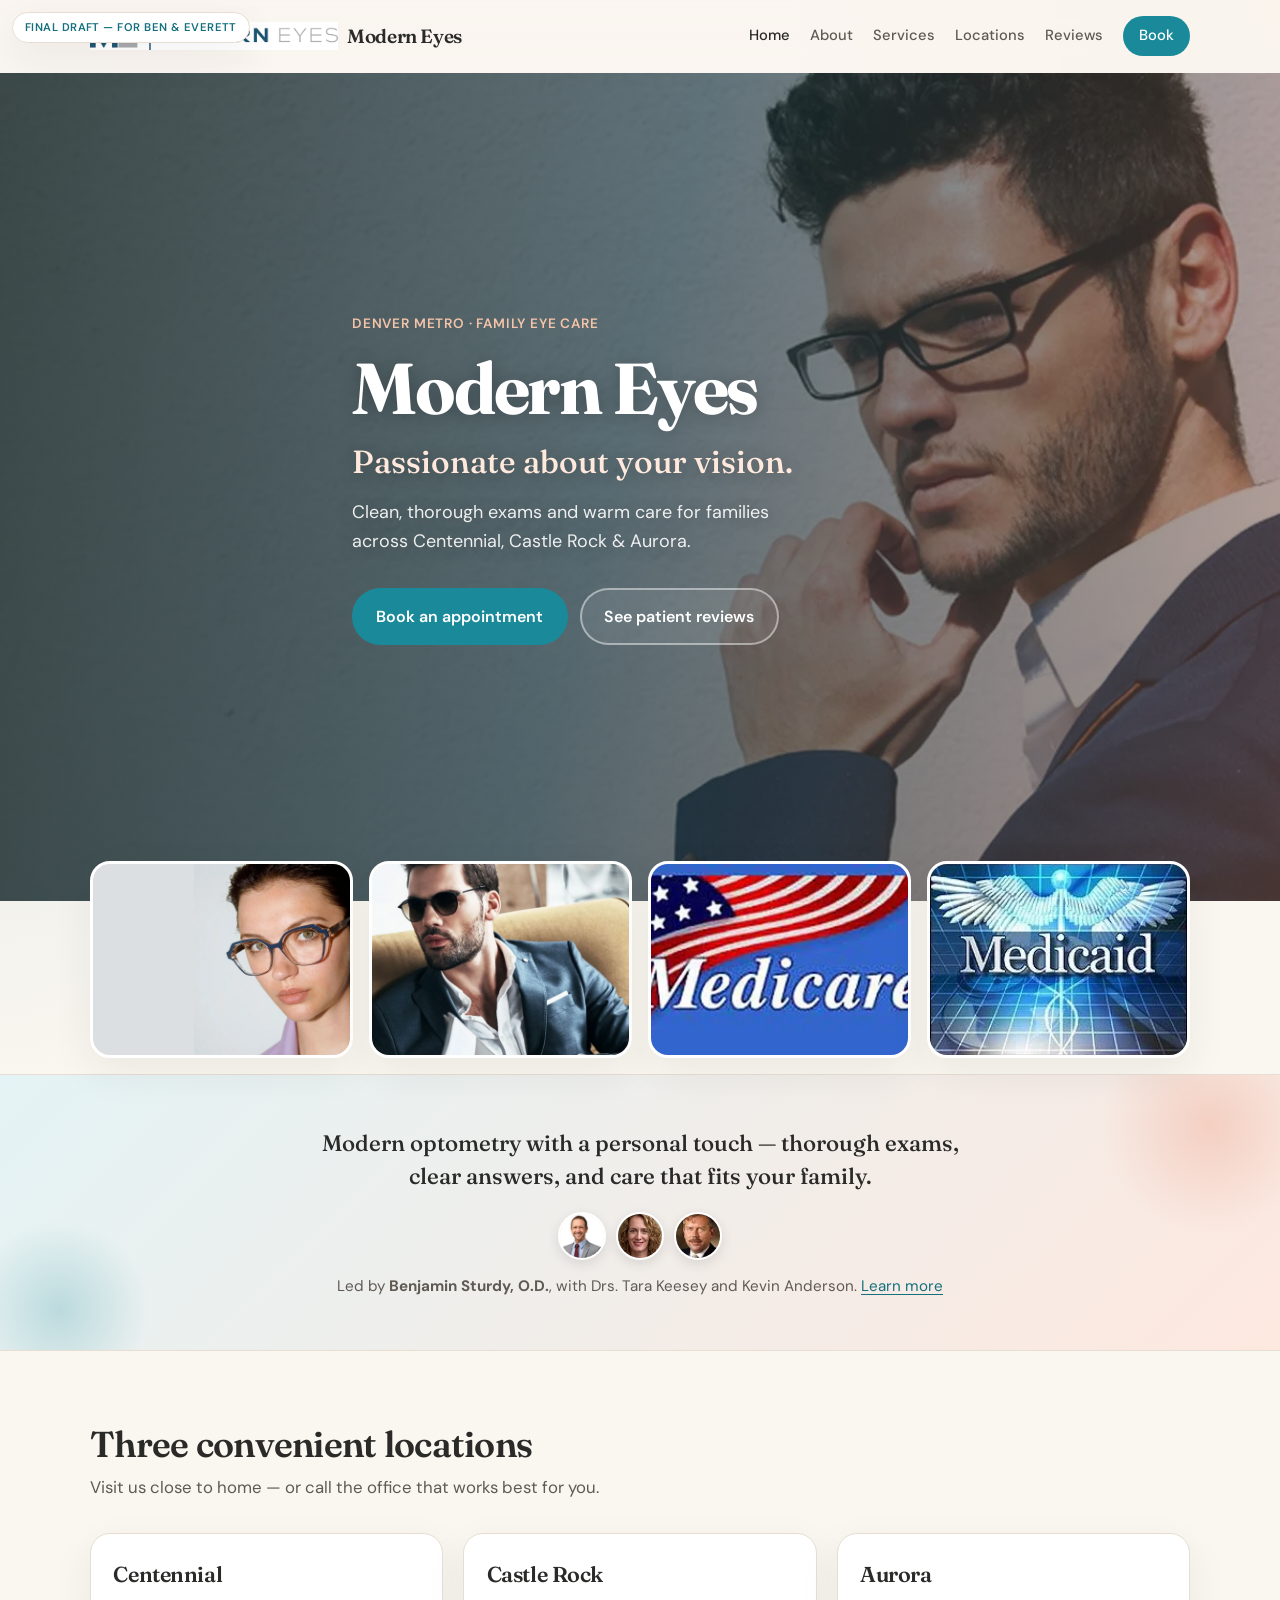
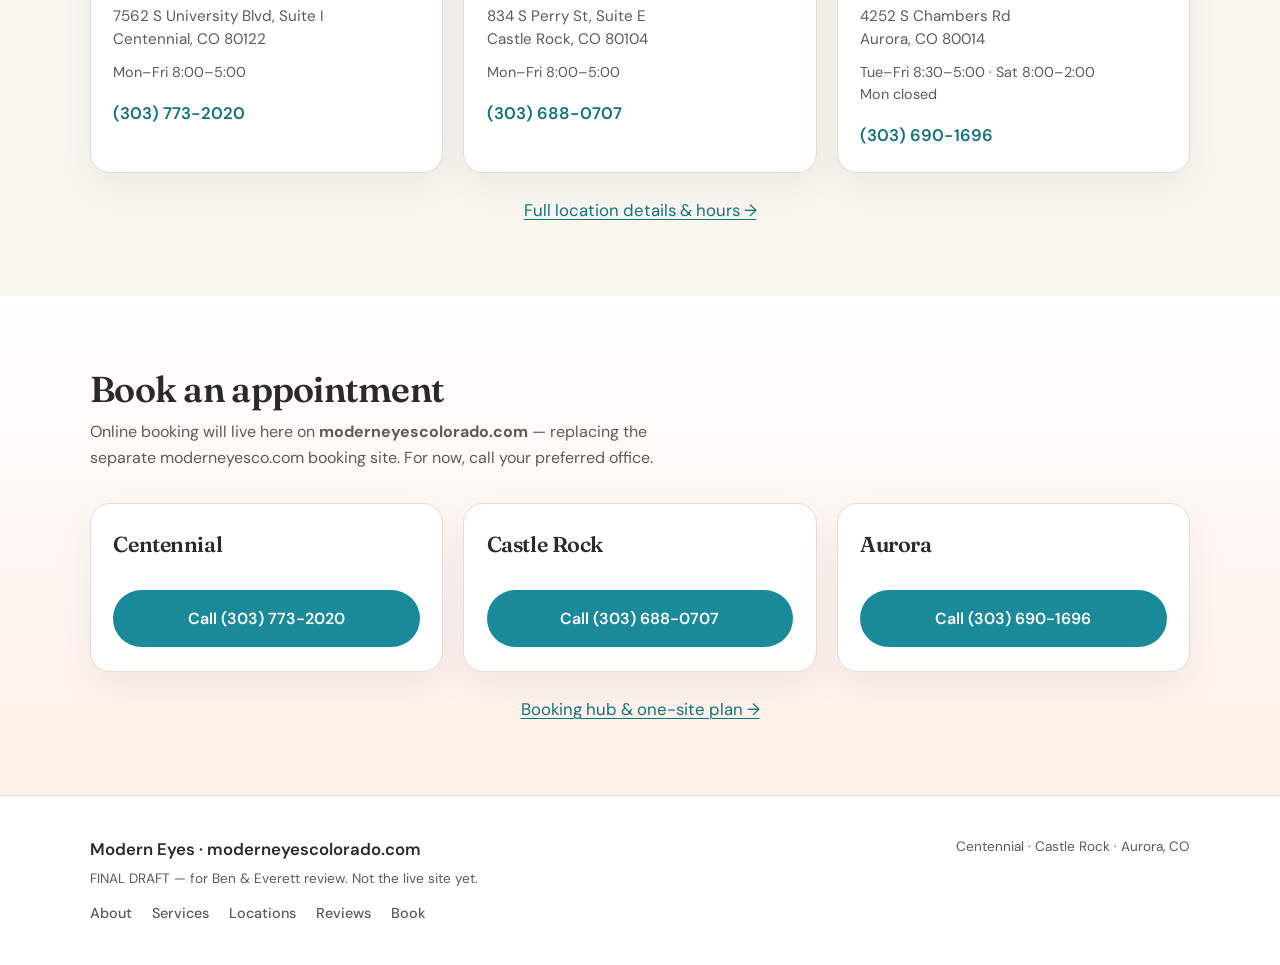
==== index.html @ ee7c4757 "Warm design: home photos, clickable services Add original-site photos to the home page, teal/coral f" ====
<!DOCTYPE html>
<html lang="en">
<head>
  <meta charset="UTF-8" />
  <meta name="viewport" content="width=device-width, initial-scale=1" />
  <title>Modern Eyes — Family Eye Care in Denver Metro</title>
  <meta name="description" content="Modern Eyes — passionate about your vision. Optometry in Centennial, Castle Rock & Aurora, Colorado. Book at moderneyescolorado.com." />
  <link rel="preconnect" href="https://fonts.googleapis.com" />
  <link rel="preconnect" href="https://fonts.gstatic.com" crossorigin />
  <link href="https://fonts.googleapis.com/css2?family=DM+Sans:ital,opsz,wght@0,9..40,400;0,9..40,500;0,9..40,600;0,9..40,700;1,9..40,400&family=Fraunces:opsz,wght@9..144,500;9..144,600;9..144,700&display=swap" rel="stylesheet" />
  <link rel="stylesheet" href="css/styles.css" />
</head>
<body>
  <div class="preview-badge" aria-label="Draft notice">FINAL DRAFT — for Ben &amp; Everett</div>

  <header class="site-header">
    <div class="container header-inner">
      <a class="logo" href="index.html">
        <img class="logo-img" src="assets/images/logo.png" alt="" width="160" height="18" />
        <span class="logo-text">Modern Eyes</span>
      </a>
      <nav class="nav" aria-label="Primary">
        <a href="index.html" aria-current="page">Home</a>
        <a href="about.html">About</a>
        <a href="services.html">Services</a>
        <a href="locations.html">Locations</a>
        <a href="reviews.html">Reviews</a>
        <a class="nav-cta" href="book.html">Book</a>
      </nav>
      <button class="nav-toggle" type="button" aria-label="Open menu" aria-expanded="false">
        <span></span><span></span>
      </button>
    </div>
  </header>

  <main>
    <section class="hero">
      <div class="container hero-inner">
        <p class="eyebrow">Denver metro · Family eye care</p>
        <h1 class="hero-title">
          <span class="wordmark">Modern Eyes</span>
        </h1>
        <p class="hero-headline">Passionate about your vision.</p>
        <p class="hero-sub">Clean, thorough exams and warm care for families across Centennial, Castle Rock &amp; Aurora.</p>
        <div class="hero-actions">
          <a class="btn btn-primary" href="#book">Book an appointment</a>
          <a class="btn btn-secondary" href="reviews.html">See patient reviews</a>
        </div>
      </div>
    </section>

    <section class="photo-strip" aria-label="Clinic photos">
      <div class="container">
        <div class="photo-strip-grid">
          <figure class="photo-strip-item">
            <img src="assets/images/hero-2.jpg.webp" alt="Modern Eyes clinic interior" width="480" height="360" loading="lazy" />
          </figure>
          <figure class="photo-strip-item">
            <img src="assets/images/hero-3.jpg.webp" alt="Welcoming eye care office" width="480" height="360" loading="lazy" />
          </figure>
          <figure class="photo-strip-item">
            <img src="assets/images/frames.jpg.webp" alt="Eyeglass frames selection" width="480" height="360" loading="lazy" />
          </figure>
          <figure class="photo-strip-item">
            <img src="assets/images/exam.jpg.webp" alt="Eye exam and vision care" width="480" height="360" loading="lazy" />
          </figure>
        </div>
      </div>
    </section>

    <section class="about-band" aria-labelledby="about-heading">
      <div class="container about-inner">
        <h2 id="about-heading" class="sr-only">About</h2>
        <p class="about-line">
          Modern optometry with a personal touch — thorough exams, clear answers, and care that fits your family.
        </p>
        <div class="doctor-avatars" aria-hidden="true">
          <img src="assets/images/benjamin.jpg.webp" alt="" width="48" height="48" loading="lazy" />
          <img src="assets/images/keesey.jpg.webp" alt="" width="48" height="48" loading="lazy" />
          <img src="assets/images/anderson.jpg.webp" alt="" width="48" height="48" loading="lazy" />
        </div>
        <p class="doctors-line">
          Led by <strong>Benjamin Sturdy, O.D.</strong>, with Drs. Tara Keesey and Kevin Anderson.
          <a href="about.html">Learn more</a>
        </p>
      </div>
    </section>

    <section class="locations" id="locations" aria-labelledby="locations-heading">
      <div class="container">
        <div class="section-head">
          <h2 id="locations-heading">Three convenient locations</h2>
          <p>Visit us close to home — or call the office that works best for you.</p>
        </div>
        <div class="card-grid">
          <article class="card location-card">
            <h3>Centennial</h3>
            <p class="address">7562 S University Blvd, Suite I<br />Centennial, CO 80122</p>
            <p class="hours">Mon–Fri 8:00–5:00</p>
            <a class="phone" href="tel:+13037732020">(303) 773-2020</a>
          </article>
          <article class="card location-card">
            <h3>Castle Rock</h3>
            <p class="address">834 S Perry St, Suite E<br />Castle Rock, CO 80104</p>
            <p class="hours">Mon–Fri 8:00–5:00</p>
            <a class="phone" href="tel:+13036880707">(303) 688-0707</a>
          </article>
          <article class="card location-card">
            <h3>Aurora</h3>
            <p class="address">4252 S Chambers Rd<br />Aurora, CO 80014</p>
            <p class="hours">Tue–Fri 8:30–5:00 · Sat 8:00–2:00<br />Mon closed</p>
            <a class="phone" href="tel:+13036901696">(303) 690-1696</a>
          </article>
        </div>
        <p style="margin: 1.5rem 0 0; text-align: center;">
          <a href="locations.html">Full location details &amp; hours →</a>
        </p>
      </div>
    </section>

    <section class="book" id="book" aria-labelledby="book-heading">
      <div class="container">
        <div class="section-head">
          <h2 id="book-heading">Book an appointment</h2>
          <p class="book-note">
            Online booking will live here on <strong>moderneyescolorado.com</strong> —
            replacing the separate moderneyesco.com booking site. For now, call your preferred office.
          </p>
        </div>
        <div class="card-grid book-grid">
          <article class="card book-card">
            <h3>Centennial</h3>
            <a class="btn btn-primary btn-block" href="tel:+13037732020">Call (303) 773-2020</a>
          </article>
          <article class="card book-card">
            <h3>Castle Rock</h3>
            <a class="btn btn-primary btn-block" href="tel:+13036880707">Call (303) 688-0707</a>
          </article>
          <article class="card book-card">
            <h3>Aurora</h3>
            <a class="btn btn-primary btn-block" href="tel:+13036901696">Call (303) 690-1696</a>
          </article>
        </div>
        <p style="margin: 1.5rem 0 0; text-align: center;">
          <a href="book.html">Booking hub &amp; one-site plan →</a>
        </p>
      </div>
    </section>
  </main>

  <footer class="site-footer">
    <div class="container footer-inner">
      <div>
        <p class="footer-brand">Modern Eyes · moderneyescolorado.com</p>
        <p class="footer-preview">FINAL DRAFT — for Ben &amp; Everett review. Not the live site yet.</p>
        <nav class="footer-nav" aria-label="Footer">
          <a href="about.html">About</a>
          <a href="services.html">Services</a>
          <a href="locations.html">Locations</a>
          <a href="reviews.html">Reviews</a>
          <a href="book.html">Book</a>
        </nav>
      </div>
      <div class="footer-right">
        <p class="footer-meta">Centennial · Castle Rock · Aurora, CO</p>
      </div>
    </div>
  </footer>

  <script src="js/main.js"></script>
</body>
</html>
---- css/styles.css ----
/* Modern Eyes Colorado — final draft styles
   Warm cream + teal + coral/peach; friendly but professional */

:root {
  --bg: #faf6f0;
  --bg-elevated: #ffffff;
  --bg-cream: #f7efe4;
  --bg-peach: #fff0e8;
  --ink: #2a2a28;
  --ink-muted: #5f5a54;
  --teal: #1a8a9a;
  --teal-deep: #14707d;
  --teal-soft: #e4f3f5;
  --teal-glow: rgba(26, 138, 154, 0.18);
  --coral: #e8896b;
  --coral-deep: #d46d4e;
  --coral-soft: #fde8df;
  --peach: #f5c4a8;
  --border: #e8ddd2;
  --shadow: 0 14px 40px rgba(42, 42, 40, 0.07);
  --shadow-soft: 0 8px 24px rgba(232, 137, 107, 0.08);
  --radius: 20px;
  --radius-sm: 14px;
  --font-sans: "DM Sans", system-ui, sans-serif;
  --font-display: "Fraunces", Georgia, serif;
  --max: 1100px;
  --header-h: 72px;
}

*,
*::before,
*::after {
  box-sizing: border-box;
}

html {
  scroll-behavior: smooth;
}

body {
  margin: 0;
  font-family: var(--font-sans);
  font-size: 1.05rem;
  line-height: 1.6;
  color: var(--ink);
  background:
    radial-gradient(ellipse 70% 50% at 100% 0%, rgba(245, 196, 168, 0.35), transparent 55%),
    radial-gradient(ellipse 55% 45% at 0% 20%, rgba(26, 138, 154, 0.1), transparent 50%),
    var(--bg);
  -webkit-font-smoothing: antialiased;
}

img {
  max-width: 100%;
  display: block;
}

a {
  color: var(--teal-deep);
  text-decoration-thickness: 1px;
  text-underline-offset: 3px;
}

a:hover {
  color: var(--coral-deep);
}

.sr-only {
  position: absolute;
  width: 1px;
  height: 1px;
  padding: 0;
  margin: -1px;
  overflow: hidden;
  clip: rect(0, 0, 0, 0);
  white-space: nowrap;
  border: 0;
}

.container {
  width: min(100% - 2.5rem, var(--max));
  margin-inline: auto;
}

/* Draft badge */
.preview-badge {
  position: fixed;
  top: 12px;
  left: 12px;
  z-index: 1000;
  font-size: 0.7rem;
  font-weight: 600;
  letter-spacing: 0.04em;
  text-transform: uppercase;
  color: var(--teal-deep);
  background: #fff;
  border: 1px solid var(--border);
  border-radius: 999px;
  padding: 0.35rem 0.75rem;
  box-shadow: var(--shadow);
  max-width: calc(100vw - 24px);
}

/* Header */
.site-header {
  position: sticky;
  top: 0;
  z-index: 100;
  background: rgba(250, 246, 240, 0.9);
  backdrop-filter: blur(12px);
  border-bottom: 1px solid transparent;
  transition: border-color 0.2s ease, background 0.2s ease;
}

.site-header.is-scrolled {
  border-bottom-color: var(--border);
  background: rgba(255, 255, 255, 0.94);
}

.header-inner {
  display: flex;
  align-items: center;
  justify-content: space-between;
  min-height: var(--header-h);
  gap: 1rem;
}

.logo {
  display: inline-flex;
  align-items: center;
  gap: 0.55rem;
  font-family: var(--font-display);
  font-weight: 600;
  font-size: 1.2rem;
  color: var(--ink);
  text-decoration: none;
  letter-spacing: -0.02em;
}

.logo:hover {
  color: var(--teal-deep);
}

.logo-img {
  height: 28px;
  width: auto;
  display: block;
}

.logo-text {
  white-space: nowrap;
}

.nav {
  display: flex;
  align-items: center;
  gap: 1.25rem;
}

.nav a {
  color: var(--ink-muted);
  text-decoration: none;
  font-weight: 500;
  font-size: 0.92rem;
}

.nav a:hover,
.nav a[aria-current="page"] {
  color: var(--ink);
}

.nav-cta {
  background: var(--teal);
  color: #fff !important;
  padding: 0.5rem 1rem;
  border-radius: 999px;
  transition: background 0.15s ease, transform 0.15s ease;
}

.nav-cta:hover {
  background: var(--teal-deep);
}

.nav-toggle {
  display: none;
  flex-direction: column;
  justify-content: center;
  gap: 6px;
  width: 44px;
  height: 44px;
  padding: 10px;
  border: 0;
  background: transparent;
  cursor: pointer;
}

.nav-toggle span {
  display: block;
  height: 2px;
  background: var(--ink);
  border-radius: 2px;
  transition: transform 0.2s ease, opacity 0.2s ease;
}

/* Hero with photo background */
.hero {
  position: relative;
  min-height: calc(100vh - var(--header-h));
  display: flex;
  align-items: center;
  padding: 4.5rem 0 5.5rem;
  overflow: hidden;
  background-color: #1a3a42;
  background-image: url("../assets/images/hero-1.jpg.webp");
  background-size: cover;
  background-position: center;
}

.hero::before {
  content: "";
  position: absolute;
  inset: 0;
  background:
    linear-gradient(105deg, rgba(26, 42, 40, 0.78) 0%, rgba(26, 58, 66, 0.55) 48%, rgba(232, 137, 107, 0.28) 100%),
    linear-gradient(180deg, rgba(20, 30, 32, 0.25) 0%, rgba(20, 30, 32, 0.45) 100%);
  pointer-events: none;
}

.hero-inner {
  position: relative;
  z-index: 1;
  max-width: 36rem;
}

.hero .eyebrow {
  color: var(--peach);
}

.hero .wordmark,
.hero .hero-headline,
.hero .hero-sub {
  color: #fff;
  text-shadow: 0 2px 18px rgba(0, 0, 0, 0.25);
}

.hero .hero-headline {
  color: #ffe8dc;
}

.hero .hero-sub {
  color: rgba(255, 255, 255, 0.9);
}

.hero .btn-secondary {
  color: #fff;
  border-color: rgba(255, 255, 255, 0.45);
  background: rgba(255, 255, 255, 0.08);
}

.hero .btn-secondary:hover {
  border-color: #fff;
  color: #fff;
  background: rgba(255, 255, 255, 0.16);
}

.eyebrow {
  font-size: 0.85rem;
  font-weight: 600;
  letter-spacing: 0.06em;
  text-transform: uppercase;
  color: var(--teal);
  margin: 0 0 1rem;
}

.wordmark {
  font-family: var(--font-display);
  font-weight: 700;
  font-size: clamp(2.75rem, 8vw, 4.5rem);
  letter-spacing: -0.03em;
  line-height: 1.05;
  color: var(--ink);
  display: block;
}

.hero-title {
  margin: 0 0 1rem;
}

.hero-headline {
  font-family: var(--font-display);
  font-size: clamp(1.5rem, 3.5vw, 2rem);
  font-weight: 500;
  color: var(--teal-deep);
  margin: 0 0 1rem;
  line-height: 1.25;
}

.hero-sub {
  font-size: 1.125rem;
  color: var(--ink-muted);
  margin: 0 0 2rem;
  max-width: 28rem;
}

.hero-actions {
  display: flex;
  flex-wrap: wrap;
  gap: 0.75rem;
}

.hero-glow {
  display: none;
}

/* Photo strip / gallery */
.photo-strip {
  padding: 0 0 1rem;
  margin-top: -2.5rem;
  position: relative;
  z-index: 2;
}

.photo-strip-grid {
  display: grid;
  grid-template-columns: repeat(4, 1fr);
  gap: 1rem;
}

.photo-strip-item {
  margin: 0;
  border-radius: var(--radius);
  overflow: hidden;
  box-shadow: var(--shadow);
  border: 3px solid #fff;
  background: var(--bg-cream);
  aspect-ratio: 4 / 3;
}

.photo-strip-item img {
  width: 100%;
  height: 100%;
  object-fit: cover;
  transition: transform 0.35s ease;
}

.photo-strip-item:hover img {
  transform: scale(1.04);
}

/* Buttons */
.btn {
  display: inline-flex;
  align-items: center;
  justify-content: center;
  gap: 0.5rem;
  font-family: var(--font-sans);
  font-weight: 600;
  font-size: 1rem;
  padding: 0.85rem 1.4rem;
  border-radius: 999px;
  text-decoration: none;
  border: 2px solid transparent;
  cursor: pointer;
  transition: background 0.15s ease, color 0.15s ease, border-color 0.15s ease, transform 0.15s ease;
}

.btn-primary {
  background: var(--teal);
  color: #fff;
}

.btn-primary:hover {
  background: var(--teal-deep);
  color: #fff;
}

.btn-secondary {
  background: transparent;
  color: var(--ink);
  border-color: var(--border);
}

.btn-secondary:hover {
  border-color: var(--coral);
  color: var(--coral-deep);
}

.btn-coral {
  background: var(--coral);
  color: #fff;
}

.btn-coral:hover {
  background: var(--coral-deep);
  color: #fff;
}

.btn-block {
  width: 100%;
}

/* Sections */
.section {
  padding: 4.5rem 0;
}

.section-head {
  margin-bottom: 2rem;
  max-width: 36rem;
}

.section-head h2 {
  font-family: var(--font-display);
  font-size: clamp(1.75rem, 3vw, 2.25rem);
  font-weight: 600;
  letter-spacing: -0.02em;
  margin: 0 0 0.5rem;
  line-height: 1.2;
}

.section-head p {
  margin: 0;
  color: var(--ink-muted);
}

.locations,
.book,
.reviews,
.services,
.about-page,
.hours-section {
  padding: 4.5rem 0;
}

.card-grid {
  display: grid;
  grid-template-columns: repeat(3, 1fr);
  gap: 1.25rem;
}

.card-grid-2 {
  display: grid;
  grid-template-columns: repeat(2, 1fr);
  gap: 1.25rem;
}

.card {
  background: var(--bg-elevated);
  border: 1px solid var(--border);
  border-radius: var(--radius);
  padding: 1.5rem 1.4rem;
  box-shadow: var(--shadow);
  transition: box-shadow 0.2s ease, transform 0.2s ease, border-color 0.2s ease;
}

.card:hover {
  box-shadow: var(--shadow-soft);
  border-color: #f0d5c4;
}

.location-card h3,
.book-card h3,
.service-card h3 {
  font-family: var(--font-display);
  font-size: 1.35rem;
  font-weight: 600;
  margin: 0 0 0.75rem;
  letter-spacing: -0.02em;
}

.address {
  margin: 0 0 0.75rem;
  color: var(--ink-muted);
  font-size: 0.95rem;
  line-height: 1.5;
}

.hours {
  margin: 0 0 1rem;
  color: var(--ink-muted);
  font-size: 0.9rem;
  line-height: 1.5;
}

.phone {
  font-weight: 600;
  font-size: 1.05rem;
  text-decoration: none;
  color: var(--teal-deep);
}

.phone:hover {
  color: var(--coral-deep);
}

.about-band {
  position: relative;
  padding: 3.25rem 0;
  background: linear-gradient(135deg, var(--teal-soft) 0%, var(--coral-soft) 100%);
  border-block: 1px solid var(--border);
  overflow: hidden;
}

.about-band::before,
.about-band::after {
  content: "";
  position: absolute;
  border-radius: 50%;
  pointer-events: none;
}

.about-band::before {
  width: 220px;
  height: 220px;
  right: -40px;
  top: -60px;
  background: radial-gradient(circle, rgba(232, 137, 107, 0.28), transparent 70%);
}

.about-band::after {
  width: 180px;
  height: 180px;
  left: -30px;
  bottom: -50px;
  background: radial-gradient(circle, rgba(26, 138, 154, 0.22), transparent 70%);
}

.about-inner {
  position: relative;
  text-align: center;
}

.about-line {
  font-family: var(--font-display);
  font-size: clamp(1.15rem, 2.5vw, 1.4rem);
  font-weight: 500;
  line-height: 1.45;
  margin: 0;
  max-width: 42rem;
  margin-inline: auto;
  color: var(--ink);
}

.doctors-line {
  margin: 0.85rem 0 0;
  font-size: 0.95rem;
  color: var(--ink-muted);
}

.doctor-avatars {
  display: flex;
  justify-content: center;
  gap: 0.65rem;
  margin: 1.25rem 0 0.25rem;
}

.doctor-avatars img {
  width: 48px;
  height: 48px;
  border-radius: 50%;
  object-fit: cover;
  border: 2px solid #fff;
  box-shadow: 0 4px 12px rgba(42, 42, 40, 0.12);
  background: var(--bg-cream);
}

.book {
  background: linear-gradient(180deg, var(--bg-elevated) 0%, var(--bg-peach) 100%);
}

.book-note {
  font-size: 1rem;
}

.book-card {
  display: flex;
  flex-direction: column;
  gap: 1rem;
}

.book-placeholder {
  margin-top: 2.5rem;
  padding: 1.75rem;
  border: 2px dashed #efc9b8;
  border-radius: var(--radius);
  background: var(--coral-soft);
  text-align: center;
}

.book-placeholder h3 {
  font-family: var(--font-display);
  font-size: 1.25rem;
  margin: 0 0 0.5rem;
}

.book-placeholder p {
  margin: 0;
  color: var(--ink-muted);
  max-width: 36rem;
  margin-inline: auto;
}

/* Page hero (inner pages) */
.page-hero {
  position: relative;
  padding: 3.5rem 0 2rem;
  overflow: hidden;
}

.page-hero::before {
  content: "";
  position: absolute;
  width: 280px;
  height: 280px;
  right: 5%;
  top: -80px;
  border-radius: 50%;
  background: radial-gradient(circle, rgba(245, 196, 168, 0.45), transparent 70%);
  pointer-events: none;
}

.page-hero h1 {
  font-family: var(--font-display);
  font-size: clamp(2rem, 5vw, 2.75rem);
  font-weight: 600;
  letter-spacing: -0.03em;
  line-height: 1.15;
  margin: 0 0 1rem;
  max-width: 22ch;
}

.page-hero .lead {
  font-size: 1.1rem;
  color: var(--ink-muted);
  margin: 0 0 1rem;
  max-width: 40rem;
}

.stats-line {
  font-weight: 600;
  color: var(--teal-deep);
  margin: 0 0 1.25rem;
}

.sample-notice {
  display: inline-block;
  font-size: 0.9rem;
  color: var(--ink-muted);
  background: var(--coral-soft);
  border: 1px solid var(--border);
  border-radius: 12px;
  padding: 0.65rem 1rem;
  margin: 0;
  max-width: 36rem;
}

.reviews-grid {
  grid-template-columns: repeat(2, 1fr);
}

.review-theme {
  font-size: 0.75rem;
  font-weight: 700;
  letter-spacing: 0.05em;
  text-transform: uppercase;
  color: var(--coral-deep);
  margin: 0 0 0.75rem;
}

.review-card blockquote {
  margin: 0 0 1rem;
}

.review-card blockquote p {
  margin: 0;
  font-size: 1.05rem;
  line-height: 1.55;
  color: var(--ink);
}

.review-card footer {
  font-size: 0.9rem;
  color: var(--ink-muted);
  font-weight: 500;
}

/* Services — expandable accordion via <details> */
.services-accordion {
  display: grid;
  gap: 0.9rem;
  max-width: 48rem;
}

.service-item {
  background: var(--bg-elevated);
  border: 1px solid var(--border);
  border-radius: var(--radius);
  box-shadow: var(--shadow);
  overflow: hidden;
  transition: border-color 0.2s ease, box-shadow 0.2s ease;
}

.service-item:hover,
.service-item[open] {
  border-color: #efc9b8;
  box-shadow: var(--shadow-soft);
}

.service-item summary {
  list-style: none;
  cursor: pointer;
  display: flex;
  align-items: center;
  gap: 1rem;
  padding: 1.15rem 1.35rem;
  font-family: var(--font-display);
  font-size: 1.2rem;
  font-weight: 600;
  letter-spacing: -0.02em;
  color: var(--ink);
  user-select: none;
}

.service-item summary::-webkit-details-marker {
  display: none;
}

.service-item summary::after {
  content: "";
  margin-left: auto;
  width: 0.65rem;
  height: 0.65rem;
  border-right: 2px solid var(--teal);
  border-bottom: 2px solid var(--teal);
  transform: rotate(45deg);
  transition: transform 0.2s ease;
  flex-shrink: 0;
}

.service-item[open] summary::after {
  transform: rotate(-135deg);
  margin-top: 0.25rem;
}

.service-item summary:focus-visible {
  outline: 2px solid var(--teal);
  outline-offset: -2px;
  border-radius: var(--radius);
}

.service-num {
  flex-shrink: 0;
  width: 2.4rem;
  height: 2.4rem;
  border-radius: 12px;
  background: linear-gradient(145deg, var(--teal-soft), var(--coral-soft));
  color: var(--teal-deep);
  display: flex;
  align-items: center;
  justify-content: center;
  font-family: var(--font-sans);
  font-weight: 700;
  font-size: 0.8rem;
}

.service-body {
  padding: 0 1.35rem 1.35rem 4.75rem;
  color: var(--ink-muted);
  font-size: 0.98rem;
}

.service-body p {
  margin: 0 0 0.75rem;
}

.service-body p:last-child {
  margin-bottom: 0;
}

/* Legacy static service cards (if any remain) */
.service-card p {
  margin: 0;
  color: var(--ink-muted);
  font-size: 0.98rem;
}

.service-icon {
  width: 2.5rem;
  height: 2.5rem;
  border-radius: 12px;
  background: linear-gradient(145deg, var(--teal-soft), var(--coral-soft));
  color: var(--teal-deep);
  display: flex;
  align-items: center;
  justify-content: center;
  font-weight: 700;
  font-size: 0.85rem;
  margin-bottom: 1rem;
}

/* About content */
.prose {
  max-width: 40rem;
}

.prose p {
  color: var(--ink-muted);
  margin: 0 0 1.15rem;
}

.prose p:last-child {
  margin-bottom: 0;
}

.bio-card {
  margin-top: 2rem;
}

.bio-card h3 {
  font-family: var(--font-display);
  font-size: 1.5rem;
  font-weight: 600;
  margin: 0 0 0.35rem;
  letter-spacing: -0.02em;
}

.bio-card .credential {
  font-size: 0.9rem;
  font-weight: 600;
  color: var(--teal);
  margin: 0 0 1rem;
}

.highlight-list {
  list-style: none;
  padding: 0;
  margin: 1.5rem 0 0;
  display: grid;
  gap: 0.75rem;
}

.highlight-list li {
  padding: 0.85rem 1rem;
  background: var(--bg-elevated);
  border: 1px solid var(--border);
  border-radius: var(--radius-sm);
  color: var(--ink-muted);
  font-size: 0.98rem;
}

.highlight-list strong {
  color: var(--ink);
  font-weight: 600;
}

.plan-box {
  background: linear-gradient(135deg, var(--teal-soft), var(--coral-soft));
  border: 1px solid var(--border);
  border-radius: var(--radius);
  padding: 1.5rem 1.4rem;
  margin-bottom: 2rem;
}

.plan-box h2 {
  font-family: var(--font-display);
  font-size: 1.35rem;
  margin: 0 0 0.5rem;
}

.plan-box p {
  margin: 0;
  color: var(--ink-muted);
}

.map-link {
  display: inline-block;
  margin-top: 0.5rem;
  font-size: 0.9rem;
  font-weight: 500;
  text-decoration: none;
}

.map-link:hover {
  text-decoration: underline;
}

.cta-band {
  position: relative;
  padding: 4rem 0 5rem;
  text-align: center;
  background: linear-gradient(180deg, var(--bg) 0%, var(--coral-soft) 55%, var(--teal-soft) 100%);
  overflow: hidden;
}

.cta-band::before {
  content: "";
  position: absolute;
  width: 300px;
  height: 300px;
  left: 10%;
  bottom: -120px;
  border-radius: 50%;
  background: radial-gradient(circle, rgba(26, 138, 154, 0.18), transparent 70%);
  pointer-events: none;
}

.cta-inner {
  position: relative;
}

.cta-inner h2 {
  font-family: var(--font-display);
  font-size: clamp(1.5rem, 3vw, 2rem);
  margin: 0 0 0.5rem;
  letter-spacing: -0.02em;
}

.cta-inner p {
  color: var(--ink-muted);
  margin: 0 0 1.5rem;
}

/* Footer */
.site-footer {
  padding: 2.5rem 0 2.5rem;
  border-top: 1px solid var(--border);
  background: var(--bg-elevated);
}

.footer-inner {
  display: grid;
  gap: 1.5rem;
}

.footer-brand {
  font-weight: 600;
  margin: 0 0 0.35rem;
}

.footer-preview {
  margin: 0;
  font-size: 0.85rem;
  color: var(--ink-muted);
}

.footer-nav {
  display: flex;
  flex-wrap: wrap;
  gap: 0.75rem 1.25rem;
  margin-top: 0.75rem;
}

.footer-nav a {
  font-size: 0.9rem;
  color: var(--ink-muted);
  text-decoration: none;
  font-weight: 500;
}

.footer-nav a:hover {
  color: var(--coral-deep);
}

.footer-meta {
  font-size: 0.85rem;
  color: var(--ink-muted);
  margin: 0;
}

@media (min-width: 700px) {
  .footer-inner {
    grid-template-columns: 1fr auto;
    align-items: start;
  }

  .footer-right {
    text-align: right;
  }
}

/* Mobile */
@media (max-width: 900px) {
  .nav {
    gap: 0;
  }

  .nav-toggle {
    display: flex;
  }

  .nav {
    position: fixed;
    inset: var(--header-h) 0 auto 0;
    flex-direction: column;
    align-items: stretch;
    gap: 0;
    padding: 1rem 1.25rem 1.5rem;
    background: #fff;
    border-bottom: 1px solid var(--border);
    box-shadow: var(--shadow);
    transform: translateY(-120%);
    opacity: 0;
    pointer-events: none;
    transition: transform 0.2s ease, opacity 0.2s ease;
  }

  body.nav-open .nav {
    transform: translateY(0);
    opacity: 1;
    pointer-events: auto;
  }

  .nav a {
    padding: 0.85rem 0.5rem;
    border-bottom: 1px solid var(--border);
  }

  .nav-cta {
    margin-top: 0.75rem;
    text-align: center;
    border-bottom: 0 !important;
  }

  body.nav-open .nav-toggle span:first-child {
    transform: translateY(4px) rotate(45deg);
  }

  body.nav-open .nav-toggle span:last-child {
    transform: translateY(-4px) rotate(-45deg);
  }

  .logo-text {
    display: none;
  }

  .logo-img {
    height: 32px;
  }
}

@media (max-width: 800px) {
  .card-grid,
  .card-grid-2,
  .reviews-grid,
  .photo-strip-grid {
    grid-template-columns: 1fr 1fr;
  }

  .photo-strip {
    margin-top: -1.5rem;
  }

  .service-body {
    padding-left: 1.35rem;
  }

  .preview-badge {
    top: auto;
    bottom: 12px;
    left: 12px;
    right: auto;
  }

  .hero {
    min-height: auto;
    padding: 3.5rem 0 4.5rem;
  }

  .page-hero h1 {
    max-width: none;
  }
}

@media (max-width: 520px) {
  .photo-strip-grid {
    grid-template-columns: 1fr 1fr;
  }

  .card-grid,
  .card-grid-2,
  .reviews-grid {
    grid-template-columns: 1fr;
  }
}

@media (min-width: 801px) and (max-width: 980px) {
  .card-grid {
    grid-template-columns: repeat(2, 1fr);
  }

  .reviews-grid {
    grid-template-columns: repeat(2, 1fr);
  }

  .photo-strip-grid {
    grid-template-columns: repeat(4, 1fr);
  }
}
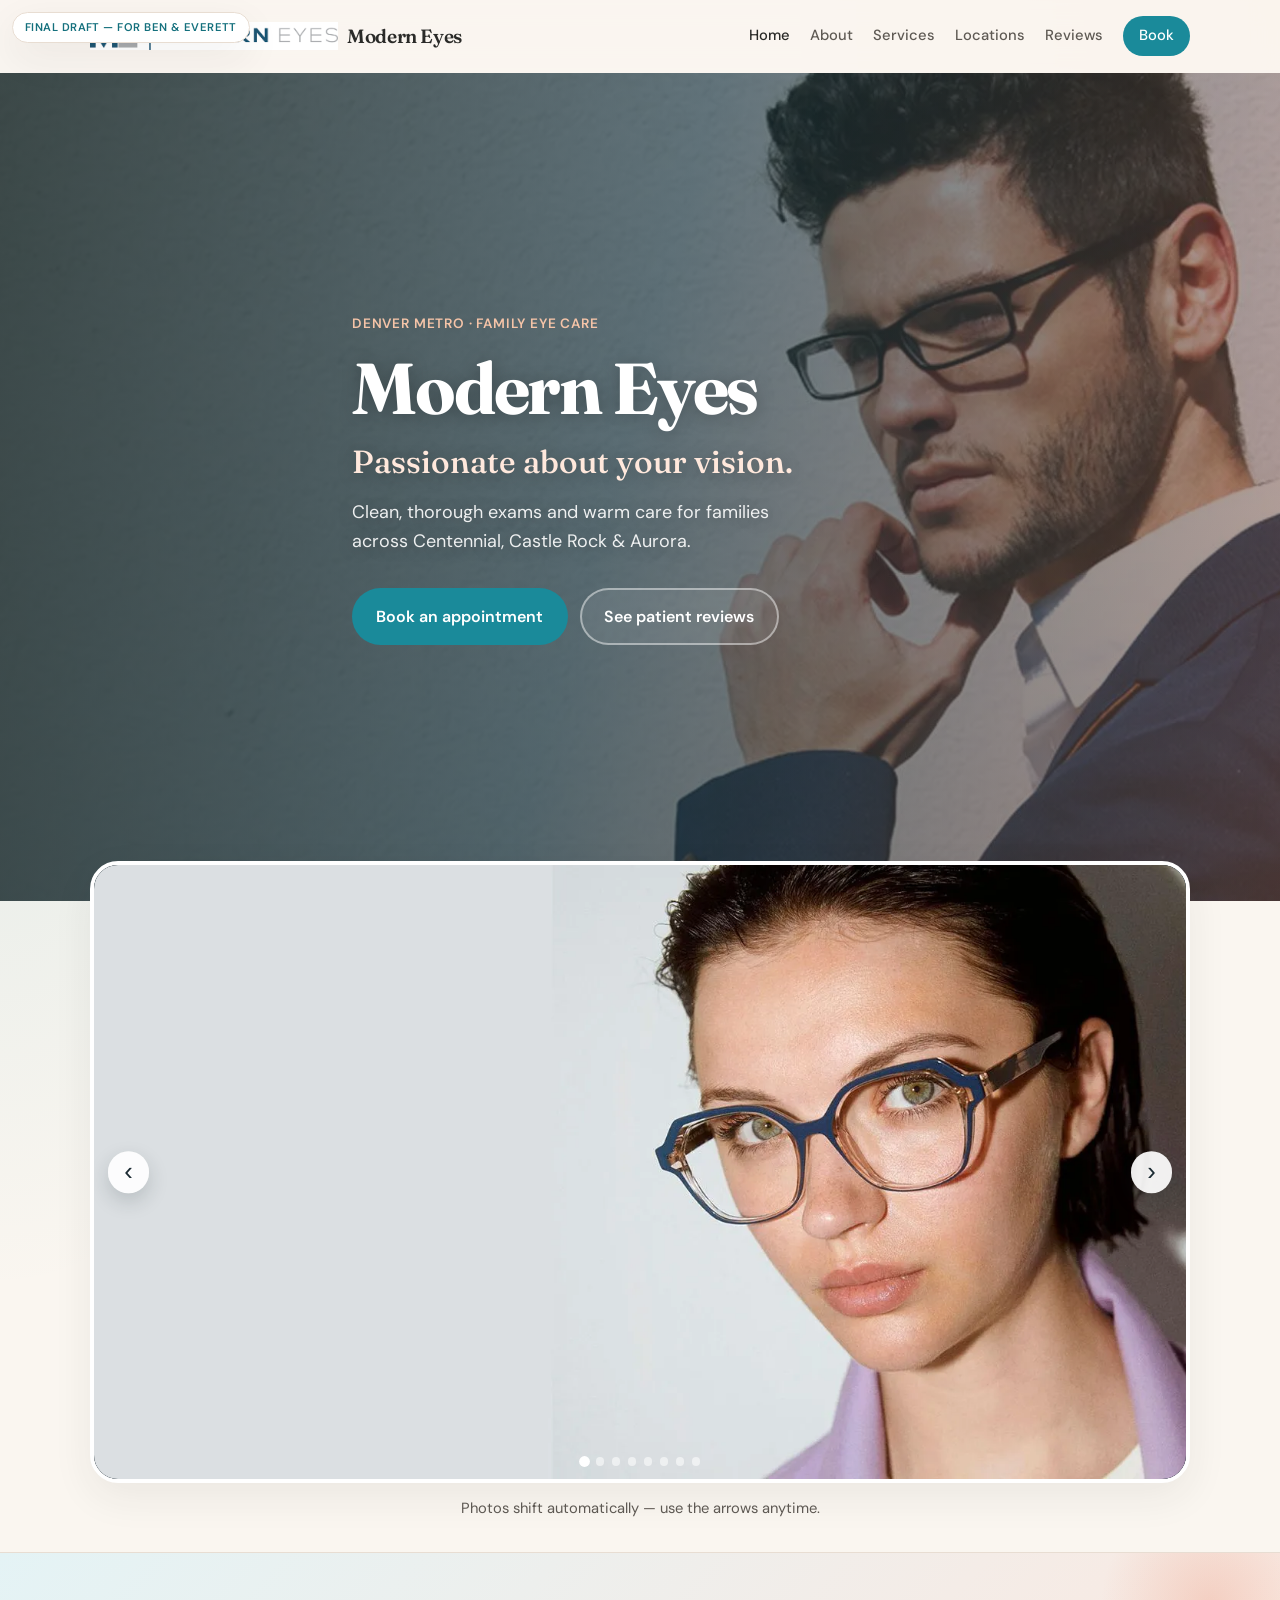
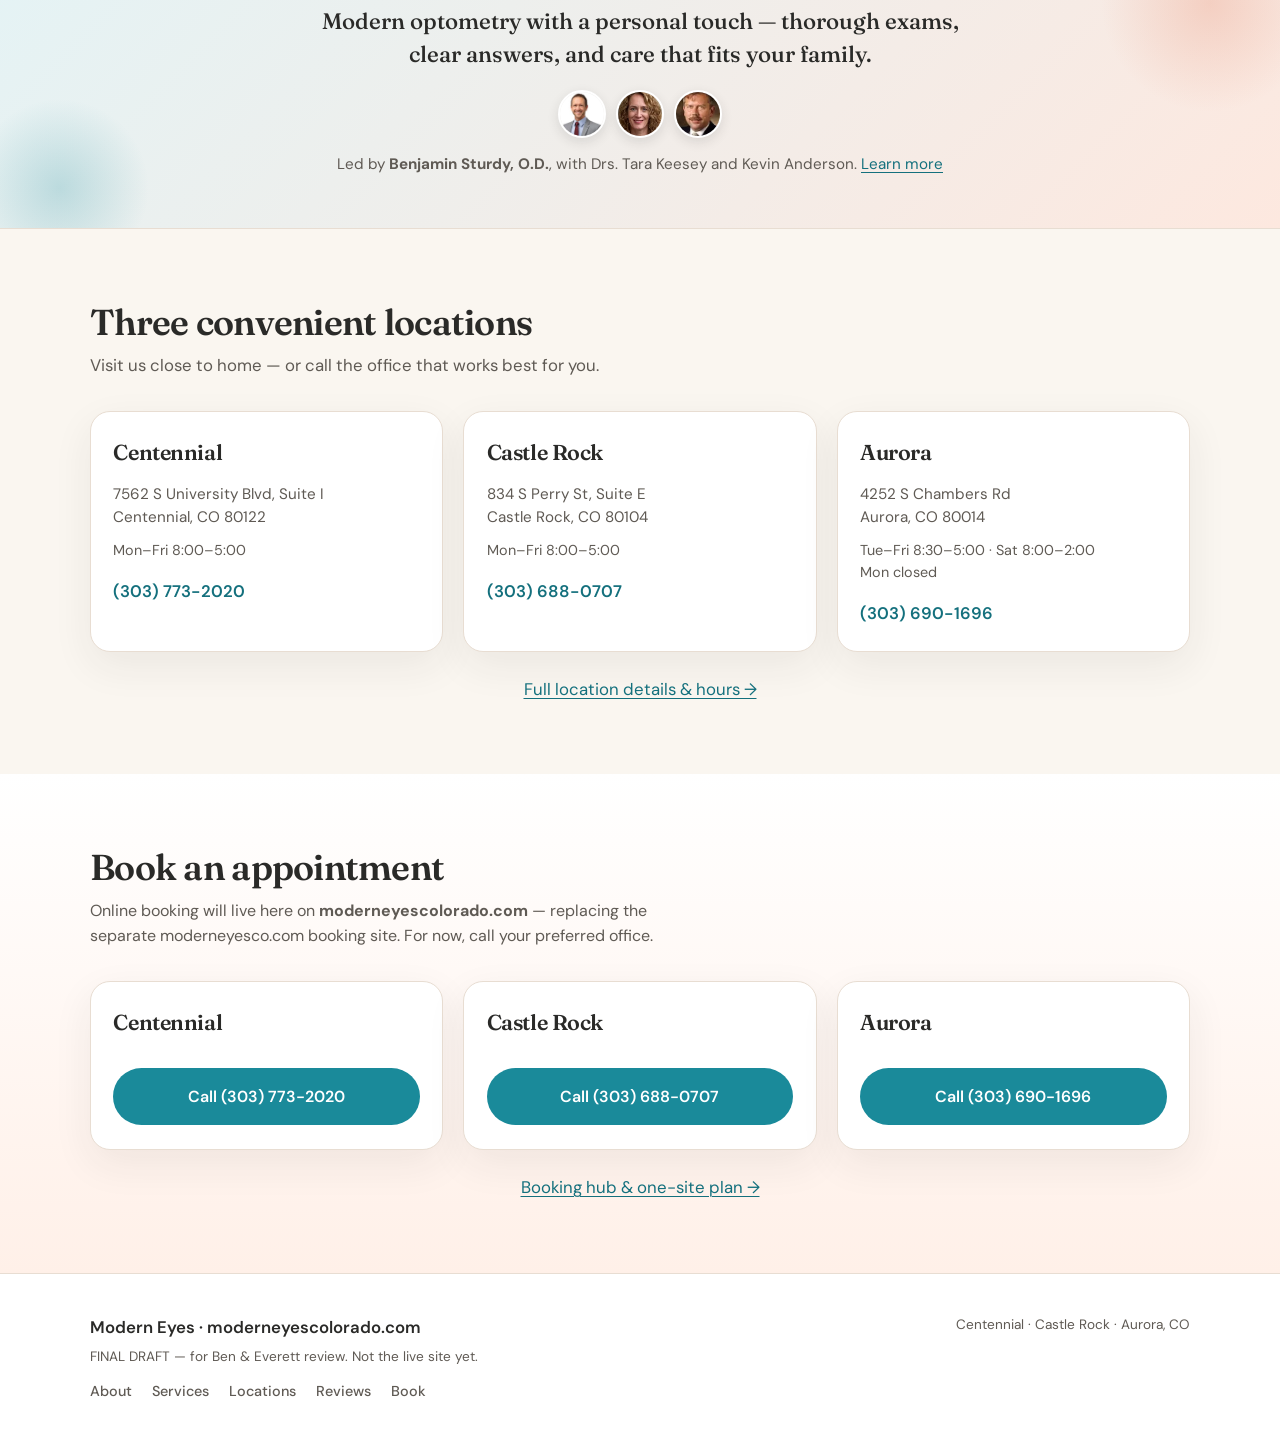
==== commit 5cb542a1: "Home photo slideshow with lifestyle images Replace the static strip with an auto-shifting carousel; " ====
--- a/index.html
+++ b/index.html
@@ -49,22 +49,40 @@
       </div>
     </section>
 
-    <section class="photo-strip" aria-label="Clinic photos">
+    <section class="photo-carousel" aria-roledescription="carousel" aria-label="Photo slideshow">
       <div class="container">
-        <div class="photo-strip-grid">
-          <figure class="photo-strip-item">
-            <img src="assets/images/hero-2.jpg.webp" alt="Modern Eyes clinic interior" width="480" height="360" loading="lazy" />
-          </figure>
-          <figure class="photo-strip-item">
-            <img src="assets/images/hero-3.jpg.webp" alt="Welcoming eye care office" width="480" height="360" loading="lazy" />
-          </figure>
-          <figure class="photo-strip-item">
-            <img src="assets/images/frames.jpg.webp" alt="Eyeglass frames selection" width="480" height="360" loading="lazy" />
-          </figure>
-          <figure class="photo-strip-item">
-            <img src="assets/images/exam.jpg.webp" alt="Eye exam and vision care" width="480" height="360" loading="lazy" />
-          </figure>
+        <div class="carousel">
+          <div class="carousel-viewport">
+            <figure class="carousel-slide is-active">
+              <img src="assets/images/hero-2.jpg.webp" alt="Bright, welcoming eye care space" width="1200" height="675" />
+            </figure>
+            <figure class="carousel-slide">
+              <img src="assets/images/hero-3.jpg.webp" alt="Warm modern clinic feel" width="1200" height="675" />
+            </figure>
+            <figure class="carousel-slide">
+              <img src="assets/images/hero-5.jpg.webp" alt="Friendly practice atmosphere" width="1200" height="675" />
+            </figure>
+            <figure class="carousel-slide">
+              <img src="assets/images/slide-lifestyle-1.jpg" alt="Stylish eyeglasses" width="1200" height="675" />
+            </figure>
+            <figure class="carousel-slide">
+              <img src="assets/images/slide-lifestyle-2.jpg" alt="Clear, confident vision" width="1200" height="675" />
+            </figure>
+            <figure class="carousel-slide">
+              <img src="assets/images/slide-lifestyle-3.jpg" alt="Sunglasses and outdoor light" width="1200" height="675" />
+            </figure>
+            <figure class="carousel-slide">
+              <img src="assets/images/slide-lifestyle-4.jpg" alt="Everyday eyewear style" width="1200" height="675" />
+            </figure>
+            <figure class="carousel-slide">
+              <img src="assets/images/soft-bg.jpg.webp" alt="Soft natural light" width="1200" height="675" />
+            </figure>
+          </div>
+          <button type="button" class="carousel-btn carousel-prev" aria-label="Previous photo">‹</button>
+          <button type="button" class="carousel-btn carousel-next" aria-label="Next photo">›</button>
+          <div class="carousel-dots" role="tablist" aria-label="Choose photo"></div>
         </div>
+        <p class="carousel-note">Photos shift automatically — use the arrows anytime.</p>
       </div>
     </section>
 
--- a/css/styles.css
+++ b/css/styles.css
@@ -312,39 +312,106 @@
   display: none;
 }
 
-/* Photo strip / gallery */
-.photo-strip {
-  padding: 0 0 1rem;
+/* Photo carousel / slideshow */
+.photo-carousel {
+  padding: 0 0 2rem;
   margin-top: -2.5rem;
   position: relative;
   z-index: 2;
 }
 
-.photo-strip-grid {
-  display: grid;
-  grid-template-columns: repeat(4, 1fr);
-  gap: 1rem;
-}
-
-.photo-strip-item {
-  margin: 0;
-  border-radius: var(--radius);
+.carousel {
+  position: relative;
+  border-radius: calc(var(--radius) + 8px);
   overflow: hidden;
   box-shadow: var(--shadow);
-  border: 3px solid #fff;
-  background: var(--bg-cream);
-  aspect-ratio: 4 / 3;
-}
-
-.photo-strip-item img {
+  border: 4px solid #fff;
+  background: #1a2a32;
+}
+
+.carousel-viewport {
+  position: relative;
+  aspect-ratio: 16 / 9;
+  background: #1a2a32;
+}
+
+.carousel-slide {
+  margin: 0;
+  position: absolute;
+  inset: 0;
+  opacity: 0;
+  transition: opacity 0.7s ease;
+  pointer-events: none;
+}
+
+.carousel-slide.is-active {
+  opacity: 1;
+  pointer-events: auto;
+  z-index: 1;
+}
+
+.carousel-slide img {
   width: 100%;
   height: 100%;
   object-fit: cover;
-  transition: transform 0.35s ease;
-}
-
-.photo-strip-item:hover img {
-  transform: scale(1.04);
+  display: block;
+}
+
+.carousel-btn {
+  position: absolute;
+  top: 50%;
+  transform: translateY(-50%);
+  z-index: 3;
+  width: 2.6rem;
+  height: 2.6rem;
+  border: none;
+  border-radius: 999px;
+  background: rgba(255, 255, 255, 0.92);
+  color: #1a2a32;
+  font-size: 1.6rem;
+  line-height: 1;
+  cursor: pointer;
+  box-shadow: 0 8px 20px rgba(26, 42, 50, 0.18);
+}
+
+.carousel-btn:hover {
+  background: #fff;
+}
+
+.carousel-prev { left: 0.85rem; }
+.carousel-next { right: 0.85rem; }
+
+.carousel-dots {
+  position: absolute;
+  left: 0;
+  right: 0;
+  bottom: 0.85rem;
+  z-index: 3;
+  display: flex;
+  justify-content: center;
+  gap: 0.45rem;
+}
+
+.carousel-dot {
+  width: 0.55rem;
+  height: 0.55rem;
+  border-radius: 999px;
+  border: none;
+  padding: 0;
+  background: rgba(255, 255, 255, 0.55);
+  cursor: pointer;
+}
+
+.carousel-dot.is-active {
+  background: #fff;
+  transform: scale(1.2);
+}
+
+.carousel-note {
+  text-align: center;
+  margin: 0.85rem 0 0;
+  color: var(--ink-muted);
+  font-size: 0.92rem;
 }
 
 /* Buttons */
@@ -1042,11 +1109,11 @@
   .card-grid,
   .card-grid-2,
   .reviews-grid,
-  .photo-strip-grid {
+  .carousel-viewport {
     grid-template-columns: 1fr 1fr;
   }
 
-  .photo-strip {
+  .photo-carousel {
     margin-top: -1.5rem;
   }
 
@@ -1072,7 +1139,7 @@
 }
 
 @media (max-width: 520px) {
-  .photo-strip-grid {
+  .carousel-viewport {
     grid-template-columns: 1fr 1fr;
   }
 
@@ -1092,7 +1159,7 @@
     grid-template-columns: repeat(2, 1fr);
   }
 
-  .photo-strip-grid {
+  .carousel-viewport {
     grid-template-columns: repeat(4, 1fr);
   }
 }
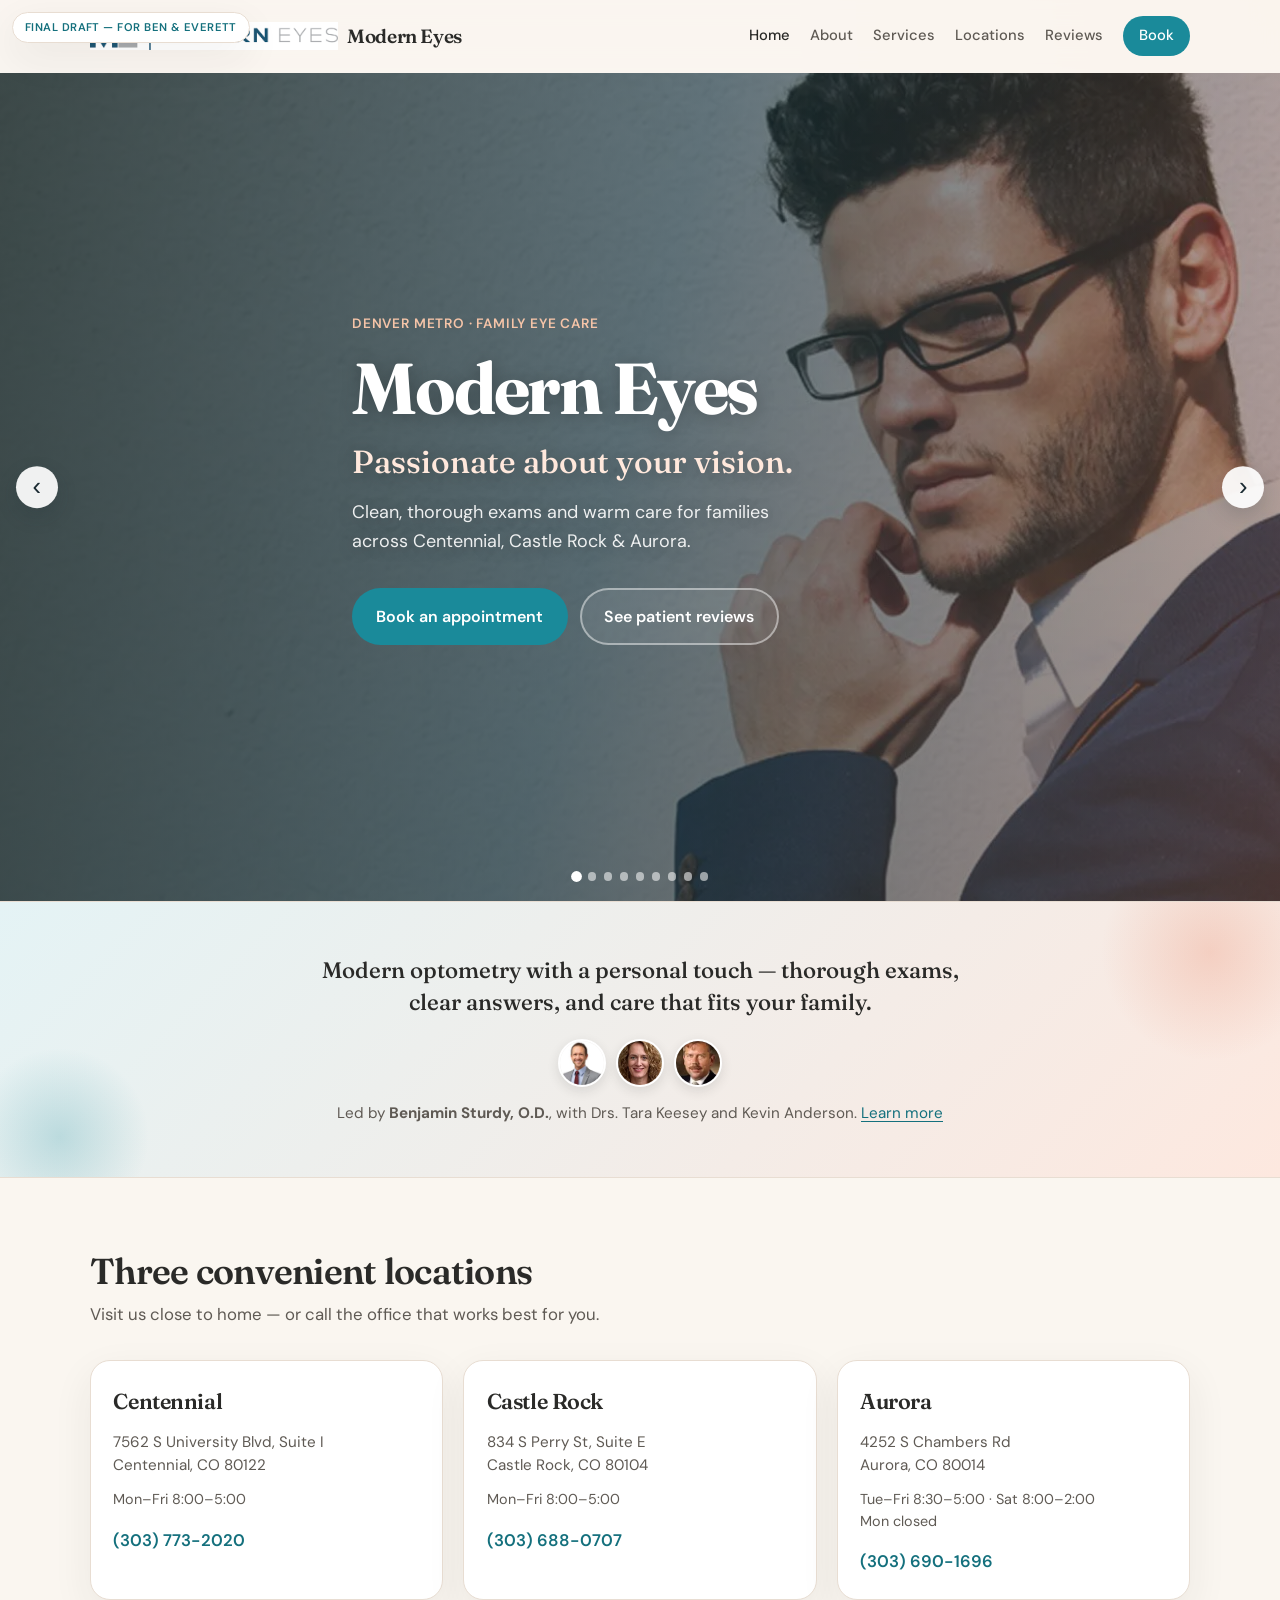
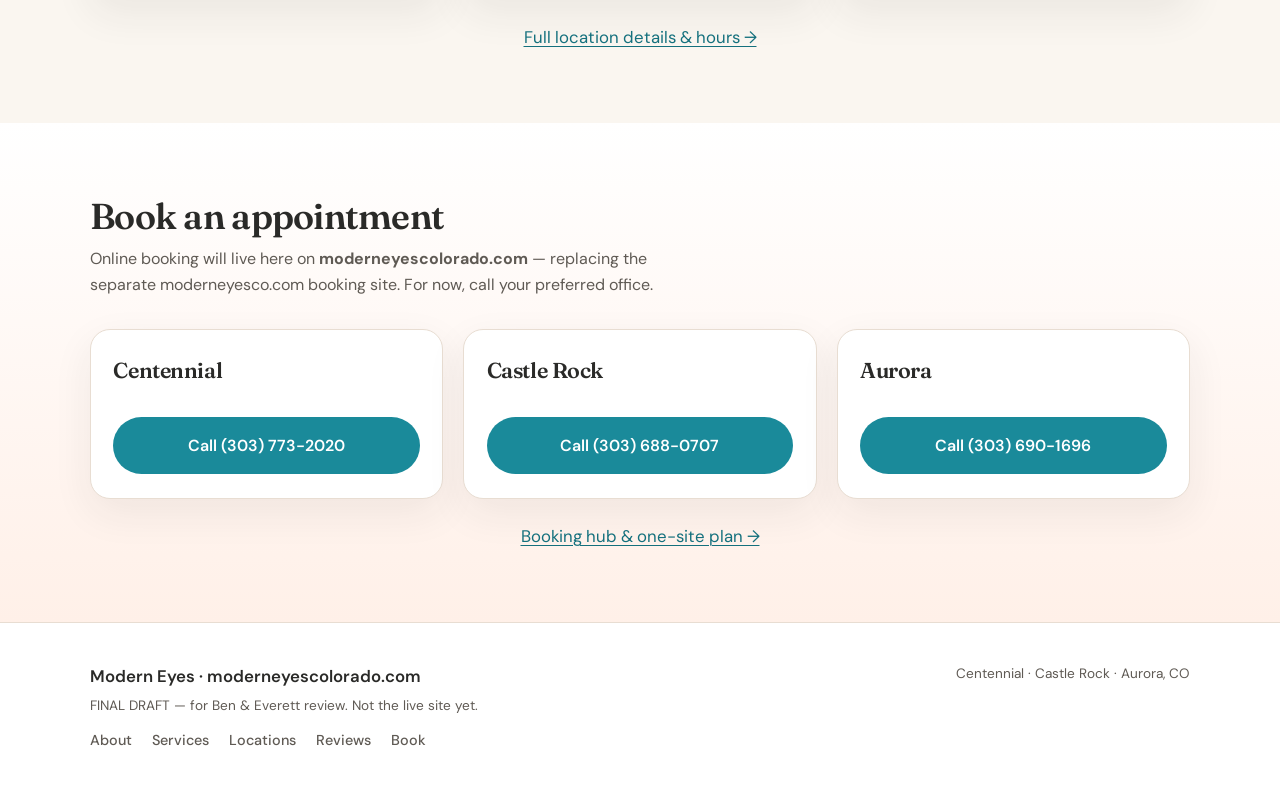
==== commit 44b2b33b: "Move photo slideshow into the home hero The big hero photo now cycles through the pictures with arro" ====
--- a/index.html
+++ b/index.html
@@ -34,7 +34,18 @@
   </header>
 
   <main>
-    <section class="hero">
+    <section class="hero" aria-roledescription="carousel" aria-label="Home photos">
+      <div class="hero-slides" aria-hidden="true">
+        <div class="hero-slide is-active" style="background-image:url('assets/images/hero-1.jpg.webp')"></div>
+        <div class="hero-slide" style="background-image:url('assets/images/hero-2.jpg.webp')"></div>
+        <div class="hero-slide" style="background-image:url('assets/images/hero-3.jpg.webp')"></div>
+        <div class="hero-slide" style="background-image:url('assets/images/hero-5.jpg.webp')"></div>
+        <div class="hero-slide" style="background-image:url('assets/images/slide-lifestyle-1.jpg')"></div>
+        <div class="hero-slide" style="background-image:url('assets/images/slide-lifestyle-2.jpg')"></div>
+        <div class="hero-slide" style="background-image:url('assets/images/slide-lifestyle-3.jpg')"></div>
+        <div class="hero-slide" style="background-image:url('assets/images/slide-lifestyle-4.jpg')"></div>
+        <div class="hero-slide" style="background-image:url('assets/images/soft-bg.jpg.webp')"></div>
+      </div>
       <div class="container hero-inner">
         <p class="eyebrow">Denver metro · Family eye care</p>
         <h1 class="hero-title">
@@ -47,43 +58,9 @@
           <a class="btn btn-secondary" href="reviews.html">See patient reviews</a>
         </div>
       </div>
-    </section>
-
-    <section class="photo-carousel" aria-roledescription="carousel" aria-label="Photo slideshow">
-      <div class="container">
-        <div class="carousel">
-          <div class="carousel-viewport">
-            <figure class="carousel-slide is-active">
-              <img src="assets/images/hero-2.jpg.webp" alt="Bright, welcoming eye care space" width="1200" height="675" />
-            </figure>
-            <figure class="carousel-slide">
-              <img src="assets/images/hero-3.jpg.webp" alt="Warm modern clinic feel" width="1200" height="675" />
-            </figure>
-            <figure class="carousel-slide">
-              <img src="assets/images/hero-5.jpg.webp" alt="Friendly practice atmosphere" width="1200" height="675" />
-            </figure>
-            <figure class="carousel-slide">
-              <img src="assets/images/slide-lifestyle-1.jpg" alt="Stylish eyeglasses" width="1200" height="675" />
-            </figure>
-            <figure class="carousel-slide">
-              <img src="assets/images/slide-lifestyle-2.jpg" alt="Clear, confident vision" width="1200" height="675" />
-            </figure>
-            <figure class="carousel-slide">
-              <img src="assets/images/slide-lifestyle-3.jpg" alt="Sunglasses and outdoor light" width="1200" height="675" />
-            </figure>
-            <figure class="carousel-slide">
-              <img src="assets/images/slide-lifestyle-4.jpg" alt="Everyday eyewear style" width="1200" height="675" />
-            </figure>
-            <figure class="carousel-slide">
-              <img src="assets/images/soft-bg.jpg.webp" alt="Soft natural light" width="1200" height="675" />
-            </figure>
-          </div>
-          <button type="button" class="carousel-btn carousel-prev" aria-label="Previous photo">‹</button>
-          <button type="button" class="carousel-btn carousel-next" aria-label="Next photo">›</button>
-          <div class="carousel-dots" role="tablist" aria-label="Choose photo"></div>
-        </div>
-        <p class="carousel-note">Photos shift automatically — use the arrows anytime.</p>
-      </div>
+      <button type="button" class="hero-btn hero-prev" aria-label="Previous photo">‹</button>
+      <button type="button" class="hero-btn hero-next" aria-label="Next photo">›</button>
+      <div class="hero-dots" role="tablist" aria-label="Choose photo"></div>
     </section>
 
     <section class="about-band" aria-labelledby="about-heading">
--- a/css/styles.css
+++ b/css/styles.css
@@ -202,7 +202,7 @@
   transition: transform 0.2s ease, opacity 0.2s ease;
 }
 
-/* Hero with photo background */
+/* Hero with switching photo backgrounds */
 .hero {
   position: relative;
   min-height: calc(100vh - var(--header-h));
@@ -211,157 +211,44 @@
   padding: 4.5rem 0 5.5rem;
   overflow: hidden;
   background-color: #1a3a42;
-  background-image: url("../assets/images/hero-1.jpg.webp");
+}
+
+.hero-slides {
+  position: absolute;
+  inset: 0;
+  z-index: 0;
+}
+
+.hero-slide {
+  position: absolute;
+  inset: 0;
   background-size: cover;
   background-position: center;
+  opacity: 0;
+  transition: opacity 1s ease;
+}
+
+.hero-slide.is-active {
+  opacity: 1;
+  z-index: 1;
 }
 
 .hero::before {
   content: "";
   position: absolute;
   inset: 0;
+  z-index: 2;
   background:
     linear-gradient(105deg, rgba(26, 42, 40, 0.78) 0%, rgba(26, 58, 66, 0.55) 48%, rgba(232, 137, 107, 0.28) 100%),
     linear-gradient(180deg, rgba(20, 30, 32, 0.25) 0%, rgba(20, 30, 32, 0.45) 100%);
   pointer-events: none;
 }
 
-.hero-inner {
-  position: relative;
-  z-index: 1;
-  max-width: 36rem;
-}
-
-.hero .eyebrow {
-  color: var(--peach);
-}
-
-.hero .wordmark,
-.hero .hero-headline,
-.hero .hero-sub {
-  color: #fff;
-  text-shadow: 0 2px 18px rgba(0, 0, 0, 0.25);
-}
-
-.hero .hero-headline {
-  color: #ffe8dc;
-}
-
-.hero .hero-sub {
-  color: rgba(255, 255, 255, 0.9);
-}
-
-.hero .btn-secondary {
-  color: #fff;
-  border-color: rgba(255, 255, 255, 0.45);
-  background: rgba(255, 255, 255, 0.08);
-}
-
-.hero .btn-secondary:hover {
-  border-color: #fff;
-  color: #fff;
-  background: rgba(255, 255, 255, 0.16);
-}
-
-.eyebrow {
-  font-size: 0.85rem;
-  font-weight: 600;
-  letter-spacing: 0.06em;
-  text-transform: uppercase;
-  color: var(--teal);
-  margin: 0 0 1rem;
-}
-
-.wordmark {
-  font-family: var(--font-display);
-  font-weight: 700;
-  font-size: clamp(2.75rem, 8vw, 4.5rem);
-  letter-spacing: -0.03em;
-  line-height: 1.05;
-  color: var(--ink);
-  display: block;
-}
-
-.hero-title {
-  margin: 0 0 1rem;
-}
-
-.hero-headline {
-  font-family: var(--font-display);
-  font-size: clamp(1.5rem, 3.5vw, 2rem);
-  font-weight: 500;
-  color: var(--teal-deep);
-  margin: 0 0 1rem;
-  line-height: 1.25;
-}
-
-.hero-sub {
-  font-size: 1.125rem;
-  color: var(--ink-muted);
-  margin: 0 0 2rem;
-  max-width: 28rem;
-}
-
-.hero-actions {
-  display: flex;
-  flex-wrap: wrap;
-  gap: 0.75rem;
-}
-
-.hero-glow {
-  display: none;
-}
-
-/* Photo carousel / slideshow */
-.photo-carousel {
-  padding: 0 0 2rem;
-  margin-top: -2.5rem;
-  position: relative;
-  z-index: 2;
-}
-
-.carousel {
-  position: relative;
-  border-radius: calc(var(--radius) + 8px);
-  overflow: hidden;
-  box-shadow: var(--shadow);
-  border: 4px solid #fff;
-  background: #1a2a32;
-}
-
-.carousel-viewport {
-  position: relative;
-  aspect-ratio: 16 / 9;
-  background: #1a2a32;
-}
-
-.carousel-slide {
-  margin: 0;
-  position: absolute;
-  inset: 0;
-  opacity: 0;
-  transition: opacity 0.7s ease;
-  pointer-events: none;
-}
-
-.carousel-slide.is-active {
-  opacity: 1;
-  pointer-events: auto;
-  z-index: 1;
-}
-
-.carousel-slide img {
-  width: 100%;
-  height: 100%;
-  object-fit: cover;
-  display: block;
-}
-
-.carousel-btn {
+.hero-btn {
   position: absolute;
   top: 50%;
   transform: translateY(-50%);
-  z-index: 3;
+  z-index: 4;
   width: 2.6rem;
   height: 2.6rem;
   border: none;
@@ -374,25 +261,22 @@
   box-shadow: 0 8px 20px rgba(26, 42, 50, 0.18);
 }
 
-.carousel-btn:hover {
-  background: #fff;
-}
-
-.carousel-prev { left: 0.85rem; }
-.carousel-next { right: 0.85rem; }
-
-.carousel-dots {
+.hero-btn:hover { background: #fff; }
+.hero-prev { left: 1rem; }
+.hero-next { right: 1rem; }
+
+.hero-dots {
   position: absolute;
   left: 0;
   right: 0;
-  bottom: 0.85rem;
-  z-index: 3;
+  bottom: 1.25rem;
+  z-index: 4;
   display: flex;
   justify-content: center;
   gap: 0.45rem;
 }
 
-.carousel-dot {
+.hero-dot {
   width: 0.55rem;
   height: 0.55rem;
   border-radius: 999px;
@@ -402,16 +286,95 @@
   cursor: pointer;
 }
 
-.carousel-dot.is-active {
+.hero-dot.is-active {
   background: #fff;
   transform: scale(1.2);
 }
 
-.carousel-note {
-  text-align: center;
-  margin: 0.85rem 0 0;
-  color: var(--ink-muted);
-  font-size: 0.92rem;
+.hero-inner {
+  position: relative;
+  z-index: 3;
+  max-width: 36rem;
+}
+
+.hero .eyebrow {
+  color: var(--peach);
+}
+
+.hero .wordmark,
+.hero .hero-headline,
+.hero .hero-sub {
+  color: #fff;
+  text-shadow: 0 2px 18px rgba(0, 0, 0, 0.25);
+}
+
+.hero .hero-headline {
+  color: #ffe8dc;
+}
+
+.hero .hero-sub {
+  color: rgba(255, 255, 255, 0.9);
+}
+
+.hero .btn-secondary {
+  color: #fff;
+  border-color: rgba(255, 255, 255, 0.45);
+  background: rgba(255, 255, 255, 0.08);
+}
+
+.hero .btn-secondary:hover {
+  border-color: #fff;
+  color: #fff;
+  background: rgba(255, 255, 255, 0.16);
+}
+
+.eyebrow {
+  font-size: 0.85rem;
+  font-weight: 600;
+  letter-spacing: 0.06em;
+  text-transform: uppercase;
+  color: var(--teal);
+  margin: 0 0 1rem;
+}
+
+.wordmark {
+  font-family: var(--font-display);
+  font-weight: 700;
+  font-size: clamp(2.75rem, 8vw, 4.5rem);
+  letter-spacing: -0.03em;
+  line-height: 1.05;
+  color: var(--ink);
+  display: block;
+}
+
+.hero-title {
+  margin: 0 0 1rem;
+}
+
+.hero-headline {
+  font-family: var(--font-display);
+  font-size: clamp(1.5rem, 3.5vw, 2rem);
+  font-weight: 500;
+  color: var(--teal-deep);
+  margin: 0 0 1rem;
+  line-height: 1.25;
+}
+
+.hero-sub {
+  font-size: 1.125rem;
+  color: var(--ink-muted);
+  margin: 0 0 2rem;
+  max-width: 28rem;
+}
+
+.hero-actions {
+  display: flex;
+  flex-wrap: wrap;
+  gap: 0.75rem;
+}
+
+.hero-glow {
+  display: none;
 }
 
 /* Buttons */
@@ -686,6 +649,13 @@
   pointer-events: none;
 }
 
+.page-hero .container {
+  text-align: center;
+  margin-left: auto;
+  margin-right: auto;
+  max-width: 40rem;
+}
+
 .page-hero h1 {
   font-family: var(--font-display);
   font-size: clamp(2rem, 5vw, 2.75rem);
@@ -755,7 +725,25 @@
 .services-accordion {
   display: grid;
   gap: 0.9rem;
-  max-width: 48rem;
+  max-width: 40rem;
+  margin-left: auto;
+  margin-right: auto;
+  width: 100%;
+}
+
+.services .container {
+  text-align: center;
+}
+
+.services .services-accordion {
+  text-align: left;
+}
+
+.services .services-note {
+  margin: 2rem auto 0;
+  color: var(--ink-muted);
+  max-width: 36rem;
+  text-align: center;
 }
 
 .service-item {
@@ -1133,7 +1121,14 @@
     padding: 3.5rem 0 4.5rem;
   }
 
-  .page-hero h1 {
+  .page-hero .container {
+  text-align: center;
+  margin-left: auto;
+  margin-right: auto;
+  max-width: 40rem;
+}
+
+.page-hero h1 {
     max-width: none;
   }
 }
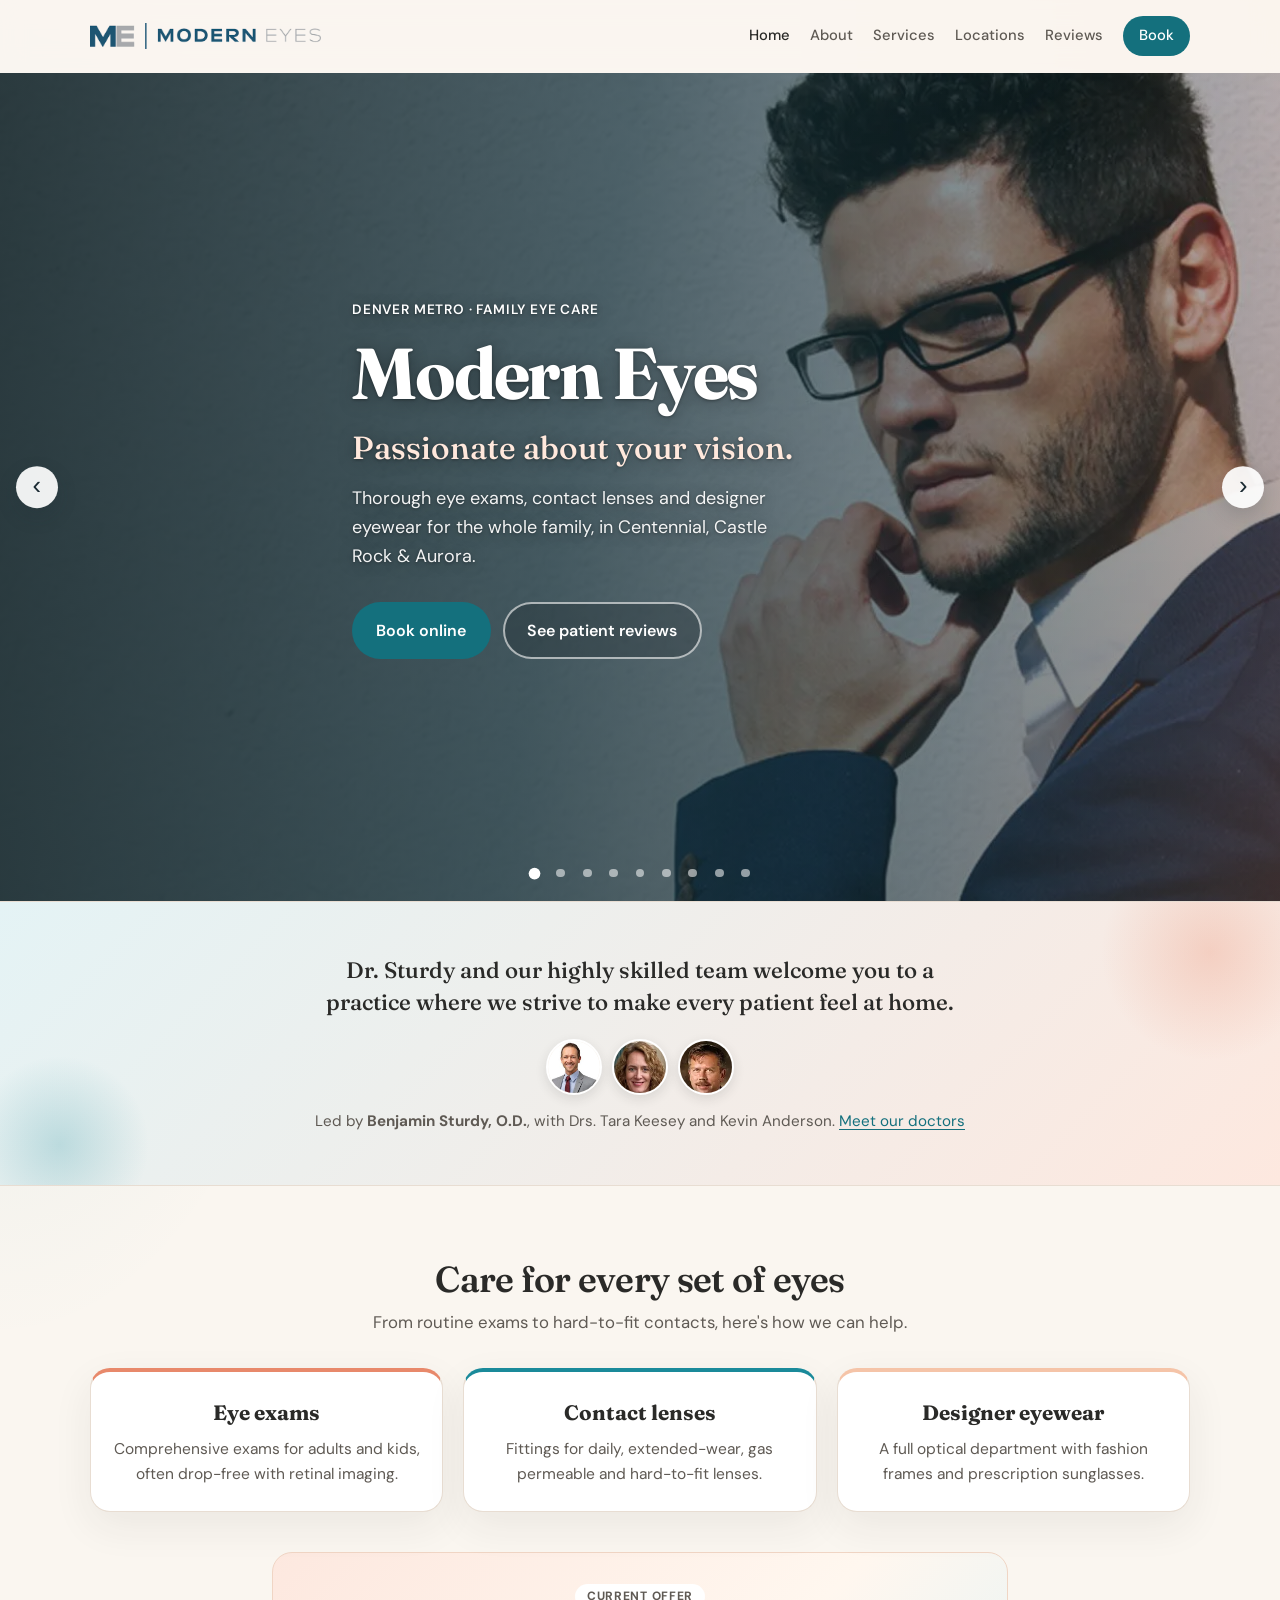
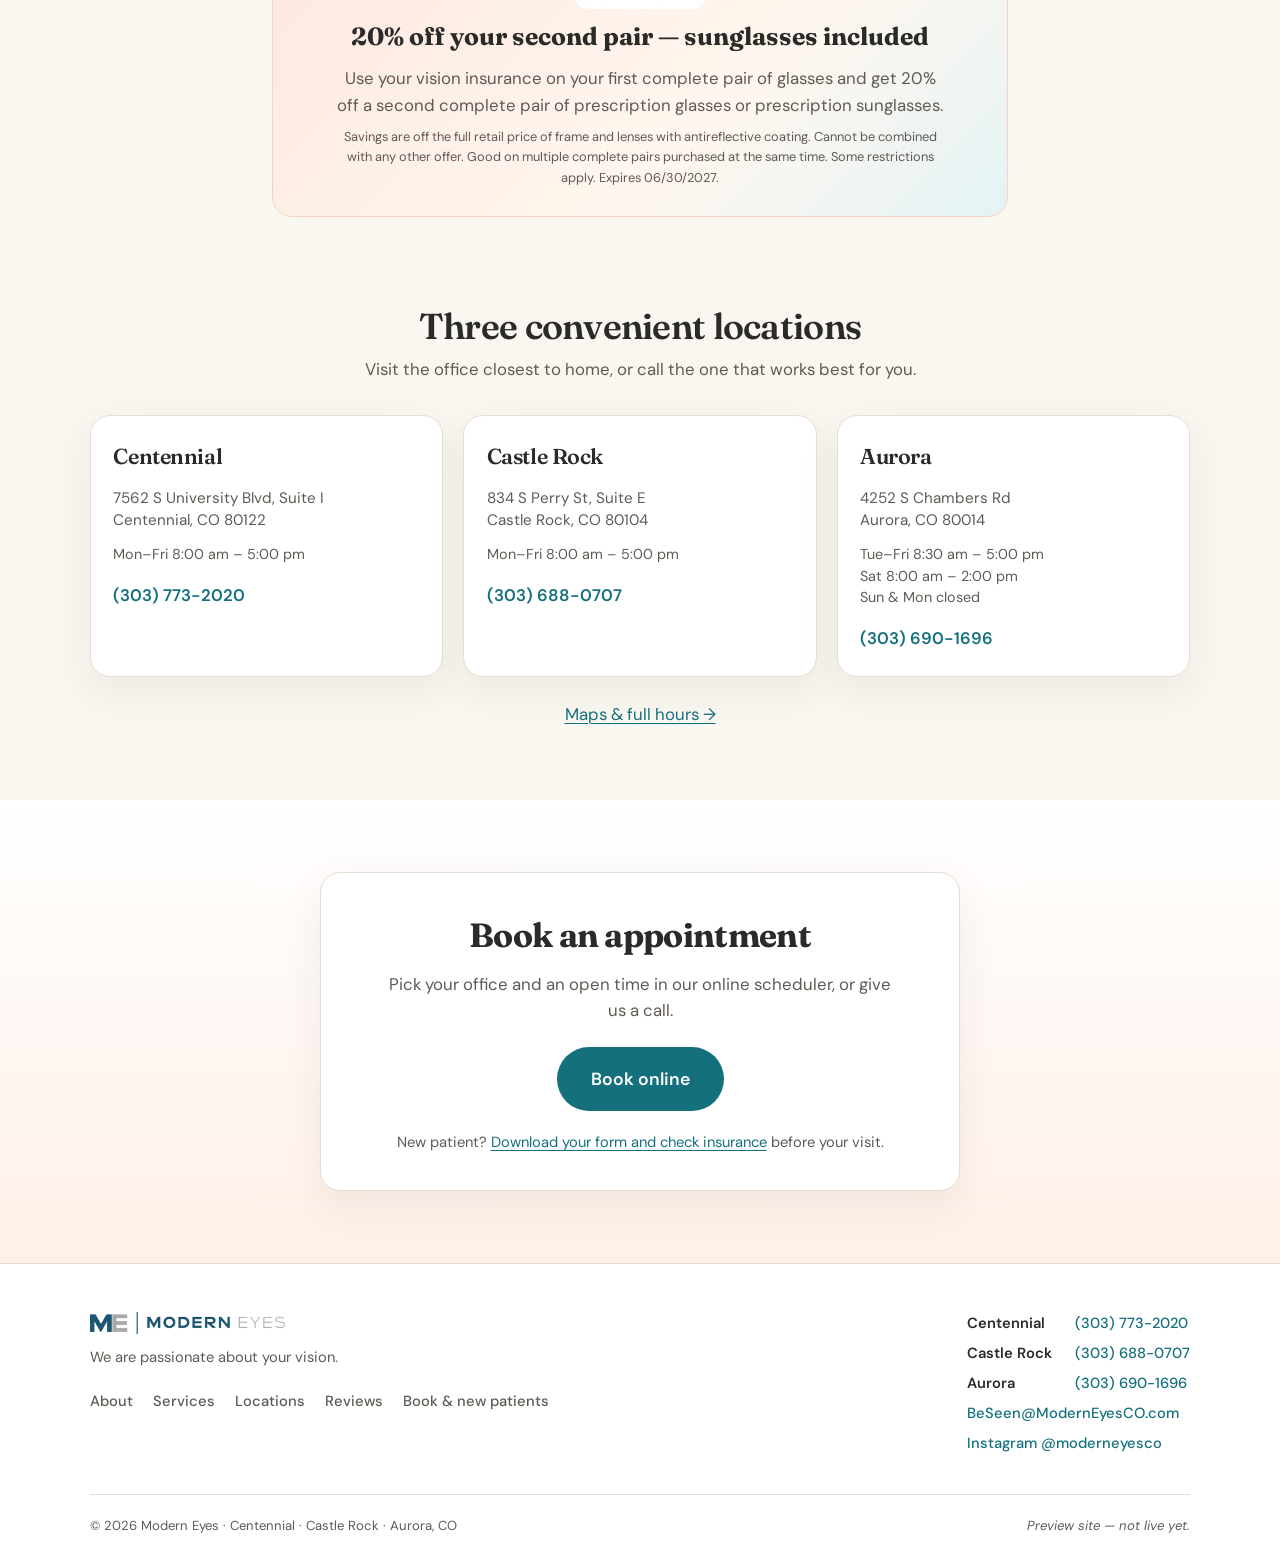
==== commit f477536f: "QA pass: fix layout and readability, real booking link, doctor bios, services, insurance, new-patien" ====
--- a/index.html
+++ b/index.html
@@ -3,23 +3,37 @@
 <head>
   <meta charset="UTF-8" />
   <meta name="viewport" content="width=device-width, initial-scale=1" />
-  <title>Modern Eyes — Family Eye Care in Denver Metro</title>
-  <meta name="description" content="Modern Eyes — passionate about your vision. Optometry in Centennial, Castle Rock & Aurora, Colorado. Book at moderneyescolorado.com." />
+  <title>Modern Eyes — Optometrist in Centennial, Castle Rock &amp; Aurora, CO</title>
+  <meta name="description" content="Modern Eyes is a family eye care practice with offices in Centennial, Castle Rock and Aurora, Colorado. Eye exams, contact lenses, designer eyewear and more. Book online." />
+  <meta name="theme-color" content="#14707d" />
+  <link rel="canonical" href="https://www.moderneyescolorado.com/" />
+  <meta property="og:type" content="website" />
+  <meta property="og:site_name" content="Modern Eyes" />
+  <meta property="og:title" content="Modern Eyes — Optometrist in Centennial, Castle Rock &amp; Aurora, CO" />
+  <meta property="og:description" content="Modern Eyes is a family eye care practice with offices in Centennial, Castle Rock and Aurora, Colorado. Eye exams, contact lenses, designer eyewear and more. Book online." />
+  <meta property="og:url" content="https://www.moderneyescolorado.com/" />
+  <meta property="og:image" content="https://www.moderneyescolorado.com/assets/images/og-image.jpg" />
+  <meta property="og:image:width" content="1200" />
+  <meta property="og:image:height" content="630" />
+  <meta property="og:image:alt" content="Modern Eyes logo over a photo of a man wearing glasses" />
+  <meta name="twitter:card" content="summary_large_image" />
+  <link rel="icon" href="favicon.ico" sizes="any" />
+  <link rel="icon" type="image/png" href="assets/images/favicon.png" />
+  <link rel="apple-touch-icon" href="assets/images/apple-touch-icon.png" />
   <link rel="preconnect" href="https://fonts.googleapis.com" />
   <link rel="preconnect" href="https://fonts.gstatic.com" crossorigin />
-  <link href="https://fonts.googleapis.com/css2?family=DM+Sans:ital,opsz,wght@0,9..40,400;0,9..40,500;0,9..40,600;0,9..40,700;1,9..40,400&family=Fraunces:opsz,wght@9..144,500;9..144,600;9..144,700&display=swap" rel="stylesheet" />
+  <link href="https://fonts.googleapis.com/css2?family=DM+Sans:ital,opsz,wght@0,9..40,400;0,9..40,500;0,9..40,600;0,9..40,700;1,9..40,400&amp;family=Fraunces:opsz,wght@9..144,500;9..144,600;9..144,700&amp;display=swap" rel="stylesheet" />
   <link rel="stylesheet" href="css/styles.css" />
 </head>
 <body>
-  <div class="preview-badge" aria-label="Draft notice">FINAL DRAFT — for Ben &amp; Everett</div>
+  <a class="skip-link" href="#main">Skip to content</a>
 
   <header class="site-header">
     <div class="container header-inner">
       <a class="logo" href="index.html">
-        <img class="logo-img" src="assets/images/logo.png" alt="" width="160" height="18" />
-        <span class="logo-text">Modern Eyes</span>
+        <img class="logo-img" src="assets/images/logo.png" alt="Modern Eyes" width="612" height="69" />
       </a>
-      <nav class="nav" aria-label="Primary">
+      <nav class="nav" id="site-nav" aria-label="Primary">
         <a href="index.html" aria-current="page">Home</a>
         <a href="about.html">About</a>
         <a href="services.html">Services</a>
@@ -27,14 +41,14 @@
         <a href="reviews.html">Reviews</a>
         <a class="nav-cta" href="book.html">Book</a>
       </nav>
-      <button class="nav-toggle" type="button" aria-label="Open menu" aria-expanded="false">
+      <button class="nav-toggle" type="button" aria-label="Open menu" aria-expanded="false" aria-controls="site-nav">
         <span></span><span></span>
       </button>
     </div>
   </header>
 
-  <main>
-    <section class="hero" aria-roledescription="carousel" aria-label="Home photos">
+  <main id="main">
+    <section class="hero" aria-roledescription="carousel" aria-label="Photos of Modern Eyes patients and eyewear">
       <div class="hero-slides" aria-hidden="true">
         <div class="hero-slide is-active" style="background-image:url('assets/images/hero-1.jpg.webp')"></div>
         <div class="hero-slide" style="background-image:url('assets/images/hero-2.jpg.webp')"></div>
@@ -52,113 +66,135 @@
           <span class="wordmark">Modern Eyes</span>
         </h1>
         <p class="hero-headline">Passionate about your vision.</p>
-        <p class="hero-sub">Clean, thorough exams and warm care for families across Centennial, Castle Rock &amp; Aurora.</p>
+        <p class="hero-sub">Thorough eye exams, contact lenses and designer eyewear for the whole family, in Centennial, Castle Rock &amp; Aurora.</p>
         <div class="hero-actions">
-          <a class="btn btn-primary" href="#book">Book an appointment</a>
+          <a class="btn btn-primary" href="https://scheduler.eyefinity.com/index.html?domainName=moderneyesco.com" target="_blank" rel="noopener noreferrer">Book online</a>
           <a class="btn btn-secondary" href="reviews.html">See patient reviews</a>
         </div>
       </div>
-      <button type="button" class="hero-btn hero-prev" aria-label="Previous photo">‹</button>
-      <button type="button" class="hero-btn hero-next" aria-label="Next photo">›</button>
-      <div class="hero-dots" role="tablist" aria-label="Choose photo"></div>
+      <div class="hero-controls">
+        <button type="button" class="hero-btn hero-prev" aria-label="Previous photo">‹</button>
+        <div class="hero-dots" role="group" aria-label="Choose photo"></div>
+        <button type="button" class="hero-btn hero-next" aria-label="Next photo">›</button>
+      </div>
     </section>
 
     <section class="about-band" aria-labelledby="about-heading">
       <div class="container about-inner">
-        <h2 id="about-heading" class="sr-only">About</h2>
+        <h2 id="about-heading" class="sr-only">About Modern Eyes</h2>
         <p class="about-line">
-          Modern optometry with a personal touch — thorough exams, clear answers, and care that fits your family.
+          Dr. Sturdy and our highly skilled team welcome you to a practice where we strive to make every patient feel at home.
         </p>
-        <div class="doctor-avatars" aria-hidden="true">
-          <img src="assets/images/benjamin.jpg.webp" alt="" width="48" height="48" loading="lazy" />
-          <img src="assets/images/keesey.jpg.webp" alt="" width="48" height="48" loading="lazy" />
-          <img src="assets/images/anderson.jpg.webp" alt="" width="48" height="48" loading="lazy" />
+        <div class="doctor-avatars">
+          <img src="assets/images/benjamin.jpg.webp" alt="Dr. Benjamin Sturdy" width="56" height="56" loading="lazy" />
+          <img src="assets/images/keesey.jpg.webp" alt="Dr. Tara Keesey" width="56" height="56" loading="lazy" />
+          <img src="assets/images/anderson.jpg.webp" alt="Dr. Kevin Anderson" width="56" height="56" loading="lazy" />
         </div>
         <p class="doctors-line">
           Led by <strong>Benjamin Sturdy, O.D.</strong>, with Drs. Tara Keesey and Kevin Anderson.
-          <a href="about.html">Learn more</a>
+          <a href="about.html">Meet our doctors</a>
         </p>
+      </div>
+    </section>
+
+    <section class="highlights" aria-labelledby="highlights-heading">
+      <div class="container">
+        <div class="section-head section-head-center">
+          <h2 id="highlights-heading">Care for every set of eyes</h2>
+          <p>From routine exams to hard-to-fit contacts, here's how we can help.</p>
+        </div>
+        <div class="card-grid highlight-grid">
+          <a class="card highlight-card" href="services.html#exams">
+            <h3>Eye exams</h3>
+            <p>Comprehensive exams for adults and kids, often drop-free with retinal imaging.</p>
+          </a>
+          <a class="card highlight-card" href="services.html#contacts">
+            <h3>Contact lenses</h3>
+            <p>Fittings for daily, extended-wear, gas permeable and hard-to-fit lenses.</p>
+          </a>
+          <a class="card highlight-card" href="services.html#eyewear">
+            <h3>Designer eyewear</h3>
+            <p>A full optical department with fashion frames and prescription sunglasses.</p>
+          </a>
+        </div>
+        <aside class="offer-card" aria-label="Current offer">
+          <p class="offer-tag">Current offer</p>
+          <h3>20% off your second pair — sunglasses included</h3>
+          <p>Use your vision insurance on your first complete pair of glasses and get 20% off a second complete pair of prescription glasses or prescription sunglasses.</p>
+          <p class="offer-fine">Savings are off the full retail price of frame and lenses with antireflective coating. Cannot be combined with any other offer. Good on multiple complete pairs purchased at the same time. Some restrictions apply. Expires 06/30/2027.</p>
+        </aside>
+
       </div>
     </section>
 
     <section class="locations" id="locations" aria-labelledby="locations-heading">
       <div class="container">
-        <div class="section-head">
+        <div class="section-head section-head-center">
           <h2 id="locations-heading">Three convenient locations</h2>
-          <p>Visit us close to home — or call the office that works best for you.</p>
+          <p>Visit the office closest to home, or call the one that works best for you.</p>
         </div>
         <div class="card-grid">
           <article class="card location-card">
             <h3>Centennial</h3>
             <p class="address">7562 S University Blvd, Suite I<br />Centennial, CO 80122</p>
-            <p class="hours">Mon–Fri 8:00–5:00</p>
+            <p class="hours">Mon–Fri 8:00 am – 5:00 pm</p>
             <a class="phone" href="tel:+13037732020">(303) 773-2020</a>
           </article>
           <article class="card location-card">
             <h3>Castle Rock</h3>
             <p class="address">834 S Perry St, Suite E<br />Castle Rock, CO 80104</p>
-            <p class="hours">Mon–Fri 8:00–5:00</p>
+            <p class="hours">Mon–Fri 8:00 am – 5:00 pm</p>
             <a class="phone" href="tel:+13036880707">(303) 688-0707</a>
           </article>
           <article class="card location-card">
+            <!-- NEEDS BEN'S CONFIRMATION: Aurora hours differ between the old sites. moderneyescolorado.com (shown here) says Tue–Fri 8:30–5:00, Sat 8:00–2:00. moderneyesco.com says Tue–Thu 9:00–5:30, Fri 9:00–5:00, Sat 9:00–2:00. -->
             <h3>Aurora</h3>
             <p class="address">4252 S Chambers Rd<br />Aurora, CO 80014</p>
-            <p class="hours">Tue–Fri 8:30–5:00 · Sat 8:00–2:00<br />Mon closed</p>
+            <p class="hours">Tue–Fri 8:30 am – 5:00 pm<br />Sat 8:00 am – 2:00 pm<br />Sun &amp; Mon closed</p>
             <a class="phone" href="tel:+13036901696">(303) 690-1696</a>
           </article>
         </div>
-        <p style="margin: 1.5rem 0 0; text-align: center;">
-          <a href="locations.html">Full location details &amp; hours →</a>
-        </p>
+
+        <p class="more-link"><a href="locations.html">Maps &amp; full hours →</a></p>
       </div>
     </section>
 
     <section class="book" id="book" aria-labelledby="book-heading">
       <div class="container">
-        <div class="section-head">
+        <div class="book-panel">
           <h2 id="book-heading">Book an appointment</h2>
-          <p class="book-note">
-            Online booking will live here on <strong>moderneyescolorado.com</strong> —
-            replacing the separate moderneyesco.com booking site. For now, call your preferred office.
-          </p>
-        </div>
-        <div class="card-grid book-grid">
-          <article class="card book-card">
-            <h3>Centennial</h3>
-            <a class="btn btn-primary btn-block" href="tel:+13037732020">Call (303) 773-2020</a>
-          </article>
-          <article class="card book-card">
-            <h3>Castle Rock</h3>
-            <a class="btn btn-primary btn-block" href="tel:+13036880707">Call (303) 688-0707</a>
-          </article>
-          <article class="card book-card">
-            <h3>Aurora</h3>
-            <a class="btn btn-primary btn-block" href="tel:+13036901696">Call (303) 690-1696</a>
-          </article>
-        </div>
-        <p style="margin: 1.5rem 0 0; text-align: center;">
-          <a href="book.html">Booking hub &amp; one-site plan →</a>
-        </p>
+          <p>Pick your office and an open time in our online scheduler, or give us a call.</p>
+          <a class="btn btn-primary btn-lg" href="https://scheduler.eyefinity.com/index.html?domainName=moderneyesco.com" target="_blank" rel="noopener noreferrer">Book online</a>
+          <p class="book-small">New patient? <a href="book.html#new-patients">Download your form and check insurance</a> before your visit.</p>
+        </div>
       </div>
     </section>
   </main>
 
   <footer class="site-footer">
     <div class="container footer-inner">
-      <div>
-        <p class="footer-brand">Modern Eyes · moderneyescolorado.com</p>
-        <p class="footer-preview">FINAL DRAFT — for Ben &amp; Everett review. Not the live site yet.</p>
+      <div class="footer-col">
+        <img class="footer-logo" src="assets/images/logo.png" alt="Modern Eyes" width="612" height="69" loading="lazy" />
+        <p class="footer-tag">We are passionate about your vision.</p>
         <nav class="footer-nav" aria-label="Footer">
           <a href="about.html">About</a>
           <a href="services.html">Services</a>
           <a href="locations.html">Locations</a>
           <a href="reviews.html">Reviews</a>
-          <a href="book.html">Book</a>
+          <a href="book.html">Book &amp; new patients</a>
         </nav>
       </div>
-      <div class="footer-right">
-        <p class="footer-meta">Centennial · Castle Rock · Aurora, CO</p>
-      </div>
+      <div class="footer-col footer-contact">
+        <p><strong>Centennial</strong> <a href="tel:+13037732020">(303) 773-2020</a></p>
+        <p><strong>Castle Rock</strong> <a href="tel:+13036880707">(303) 688-0707</a></p>
+        <p><strong>Aurora</strong> <a href="tel:+13036901696">(303) 690-1696</a></p>
+        <p><a href="mailto:BeSeen@ModernEyesCO.com">BeSeen@ModernEyesCO.com</a></p>
+        <p><a href="https://www.instagram.com/moderneyesco/" target="_blank" rel="noopener noreferrer">Instagram @moderneyesco</a></p>
+      </div>
+    </div>
+    <div class="container footer-bottom">
+      <p>© 2026 Modern Eyes · Centennial · Castle Rock · Aurora, CO</p>
+      <p class="footer-preview">Preview site — not live yet.</p>
     </div>
   </footer>
 
--- a/css/styles.css
+++ b/css/styles.css
@@ -1,4 +1,4 @@
-/* Modern Eyes Colorado — final draft styles
+/* Modern Eyes Colorado — site styles
    Warm cream + teal + coral/peach; friendly but professional */
 
 :root {
@@ -82,23 +82,22 @@
   margin-inline: auto;
 }
 
-/* Draft badge */
-.preview-badge {
-  position: fixed;
+/* Skip link */
+.skip-link {
+  position: absolute;
+  left: 12px;
+  top: -120px;
+  z-index: 1000;
+  background: #fff;
+  color: var(--teal-deep);
+  padding: 0.6rem 1rem;
+  border-radius: 999px;
+  box-shadow: var(--shadow);
+  font-weight: 600;
+}
+
+.skip-link:focus {
   top: 12px;
-  left: 12px;
-  z-index: 1000;
-  font-size: 0.7rem;
-  font-weight: 600;
-  letter-spacing: 0.04em;
-  text-transform: uppercase;
-  color: var(--teal-deep);
-  background: #fff;
-  border: 1px solid var(--border);
-  border-radius: 999px;
-  padding: 0.35rem 0.75rem;
-  box-shadow: var(--shadow);
-  max-width: calc(100vw - 24px);
 }
 
 /* Header */
@@ -142,13 +141,9 @@
 }
 
 .logo-img {
-  height: 28px;
+  height: 26px;
   width: auto;
   display: block;
-}
-
-.logo-text {
-  white-space: nowrap;
 }
 
 .nav {
@@ -170,7 +165,7 @@
 }
 
 .nav-cta {
-  background: var(--teal);
+  background: var(--teal-deep);
   color: #fff !important;
   padding: 0.5rem 1rem;
   border-radius: 999px;
@@ -178,7 +173,7 @@
 }
 
 .nav-cta:hover {
-  background: var(--teal-deep);
+  background: #0f5a65;
 }
 
 .nav-toggle {
@@ -239,9 +234,13 @@
   inset: 0;
   z-index: 2;
   background:
-    linear-gradient(105deg, rgba(26, 42, 40, 0.78) 0%, rgba(26, 58, 66, 0.55) 48%, rgba(232, 137, 107, 0.28) 100%),
-    linear-gradient(180deg, rgba(20, 30, 32, 0.25) 0%, rgba(20, 30, 32, 0.45) 100%);
+    linear-gradient(100deg, rgba(18, 36, 40, 0.86) 0%, rgba(22, 52, 60, 0.68) 45%, rgba(26, 58, 66, 0.32) 75%, rgba(232, 137, 107, 0.22) 100%),
+    linear-gradient(180deg, rgba(20, 30, 32, 0.2) 0%, rgba(20, 30, 32, 0.45) 100%);
   pointer-events: none;
+}
+
+.hero-controls {
+  display: contents;
 }
 
 .hero-btn {
@@ -249,6 +248,10 @@
   top: 50%;
   transform: translateY(-50%);
   z-index: 4;
+  display: inline-flex;
+  align-items: center;
+  justify-content: center;
+  padding: 0 0 0.15rem;
   width: 2.6rem;
   height: 2.6rem;
   border: none;
@@ -269,26 +272,43 @@
   position: absolute;
   left: 0;
   right: 0;
-  bottom: 1.25rem;
+  bottom: 1rem;
   z-index: 4;
   display: flex;
   justify-content: center;
-  gap: 0.45rem;
+  gap: 0.15rem;
 }
 
 .hero-dot {
+  width: 1.5rem;
+  height: 1.5rem;
+  border: none;
+  padding: 0;
+  background: transparent;
+  cursor: pointer;
+  display: inline-flex;
+  align-items: center;
+  justify-content: center;
+}
+
+.hero-dot::before {
+  content: "";
   width: 0.55rem;
   height: 0.55rem;
   border-radius: 999px;
-  border: none;
-  padding: 0;
   background: rgba(255, 255, 255, 0.55);
-  cursor: pointer;
-}
-
-.hero-dot.is-active {
+  transition: background 0.2s ease, transform 0.2s ease;
+}
+
+.hero-dot.is-active::before {
   background: #fff;
-  transform: scale(1.2);
+  transform: scale(1.3);
+}
+
+.hero-btn:focus-visible,
+.hero-dot:focus-visible {
+  outline: 2px solid #fff;
+  outline-offset: 2px;
 }
 
 .hero-inner {
@@ -298,14 +318,15 @@
 }
 
 .hero .eyebrow {
-  color: var(--peach);
+  color: #ffd2b8;
 }
 
 .hero .wordmark,
 .hero .hero-headline,
-.hero .hero-sub {
+.hero .hero-sub,
+.hero .eyebrow {
   color: #fff;
-  text-shadow: 0 2px 18px rgba(0, 0, 0, 0.25);
+  text-shadow: 0 1px 3px rgba(0, 0, 0, 0.35), 0 2px 18px rgba(0, 0, 0, 0.3);
 }
 
 .hero .hero-headline {
@@ -313,13 +334,13 @@
 }
 
 .hero .hero-sub {
-  color: rgba(255, 255, 255, 0.9);
+  color: rgba(255, 255, 255, 0.94);
 }
 
 .hero .btn-secondary {
   color: #fff;
-  border-color: rgba(255, 255, 255, 0.45);
-  background: rgba(255, 255, 255, 0.08);
+  border-color: rgba(255, 255, 255, 0.6);
+  background: rgba(20, 30, 32, 0.25);
 }
 
 .hero .btn-secondary:hover {
@@ -333,7 +354,7 @@
   font-weight: 600;
   letter-spacing: 0.06em;
   text-transform: uppercase;
-  color: var(--teal);
+  color: var(--teal-deep);
   margin: 0 0 1rem;
 }
 
@@ -395,13 +416,25 @@
 }
 
 .btn-primary {
-  background: var(--teal);
-  color: #fff;
-}
-
-.btn-primary:hover {
   background: var(--teal-deep);
   color: #fff;
+}
+
+.btn-primary:hover {
+  background: #0f5a65;
+  color: #fff;
+}
+
+.btn:focus-visible,
+.nav a:focus-visible,
+.card a:focus-visible {
+  outline: 3px solid var(--coral);
+  outline-offset: 2px;
+}
+
+.btn-lg {
+  font-size: 1.1rem;
+  padding: 1rem 2rem;
 }
 
 .btn-secondary {
@@ -585,8 +618,9 @@
 }
 
 .doctor-avatars img {
-  width: 48px;
-  height: 48px;
+  width: 56px;
+  height: 56px;
+  object-position: top;
   border-radius: 50%;
   object-fit: cover;
   border: 2px solid #fff;
@@ -606,28 +640,6 @@
   display: flex;
   flex-direction: column;
   gap: 1rem;
-}
-
-.book-placeholder {
-  margin-top: 2.5rem;
-  padding: 1.75rem;
-  border: 2px dashed #efc9b8;
-  border-radius: var(--radius);
-  background: var(--coral-soft);
-  text-align: center;
-}
-
-.book-placeholder h3 {
-  font-family: var(--font-display);
-  font-size: 1.25rem;
-  margin: 0 0 0.5rem;
-}
-
-.book-placeholder p {
-  margin: 0;
-  color: var(--ink-muted);
-  max-width: 36rem;
-  margin-inline: auto;
 }
 
 /* Page hero (inner pages) */
@@ -662,14 +674,14 @@
   font-weight: 600;
   letter-spacing: -0.03em;
   line-height: 1.15;
-  margin: 0 0 1rem;
+  margin: 0 auto 1rem;
   max-width: 22ch;
 }
 
 .page-hero .lead {
   font-size: 1.1rem;
   color: var(--ink-muted);
-  margin: 0 0 1rem;
+  margin: 0 auto 1rem;
   max-width: 40rem;
 }
 
@@ -828,8 +840,27 @@
   margin: 0 0 0.75rem;
 }
 
-.service-body p:last-child {
+.service-body p:last-child,
+.service-body ul:last-child {
   margin-bottom: 0;
+}
+
+.service-body ul {
+  margin: 0 0 0.75rem;
+  padding-left: 1.1rem;
+}
+
+.service-body li {
+  margin-bottom: 0.35rem;
+}
+
+.service-body li::marker {
+  color: var(--coral);
+}
+
+.service-title {
+  flex: 1;
+  min-width: 0;
 }
 
 /* Legacy static service cards (if any remain) */
@@ -882,7 +913,7 @@
 .bio-card .credential {
   font-size: 0.9rem;
   font-weight: 600;
-  color: var(--teal);
+  color: var(--teal-deep);
   margin: 0 0 1rem;
 }
 
@@ -977,59 +1008,87 @@
 
 /* Footer */
 .site-footer {
-  padding: 2.5rem 0 2.5rem;
+  padding: 3rem 0 1.5rem;
   border-top: 1px solid var(--border);
   background: var(--bg-elevated);
+  font-size: 0.92rem;
 }
 
 .footer-inner {
   display: grid;
-  gap: 1.5rem;
-}
-
-.footer-brand {
+  gap: 2rem;
+}
+
+.footer-logo {
+  height: 22px;
+  width: auto;
+  margin-bottom: 0.75rem;
+}
+
+.footer-tag {
+  margin: 0;
+  color: var(--ink-muted);
+}
+
+.footer-contact p {
+  margin: 0 0 0.4rem;
+  color: var(--ink-muted);
+}
+
+.footer-contact strong {
+  color: var(--ink);
   font-weight: 600;
-  margin: 0 0 0.35rem;
-}
-
-.footer-preview {
-  margin: 0;
-  font-size: 0.85rem;
-  color: var(--ink-muted);
+  display: inline-block;
+  min-width: 6.5rem;
+}
+
+.footer-contact a {
+  text-decoration: none;
+  font-weight: 500;
 }
 
 .footer-nav {
   display: flex;
   flex-wrap: wrap;
-  gap: 0.75rem 1.25rem;
-  margin-top: 0.75rem;
+  gap: 0.5rem 1.25rem;
+  margin-top: 1rem;
 }
 
 .footer-nav a {
-  font-size: 0.9rem;
   color: var(--ink-muted);
   text-decoration: none;
   font-weight: 500;
+  padding: 0.25rem 0;
 }
 
 .footer-nav a:hover {
   color: var(--coral-deep);
 }
 
-.footer-meta {
-  font-size: 0.85rem;
-  color: var(--ink-muted);
+.footer-bottom {
+  display: flex;
+  flex-wrap: wrap;
+  justify-content: space-between;
+  gap: 0.25rem 1rem;
+  margin-top: 2rem;
+  padding-top: 1.25rem;
+  border-top: 1px solid var(--border);
+  font-size: 0.82rem;
+  color: var(--ink-muted);
+}
+
+.footer-bottom p {
   margin: 0;
+}
+
+.footer-preview {
+  font-style: italic;
 }
 
 @media (min-width: 700px) {
   .footer-inner {
     grid-template-columns: 1fr auto;
     align-items: start;
-  }
-
-  .footer-right {
-    text-align: right;
   }
 }
 
@@ -1084,60 +1143,63 @@
     transform: translateY(-4px) rotate(-45deg);
   }
 
-  .logo-text {
-    display: none;
-  }
-
   .logo-img {
-    height: 32px;
+    height: 22px;
   }
 }
 
 @media (max-width: 800px) {
-  .card-grid,
-  .card-grid-2,
-  .reviews-grid,
-  .carousel-viewport {
-    grid-template-columns: 1fr 1fr;
-  }
-
-  .photo-carousel {
-    margin-top: -1.5rem;
-  }
-
   .service-body {
     padding-left: 1.35rem;
   }
 
-  .preview-badge {
-    top: auto;
-    bottom: 12px;
-    left: 12px;
-    right: auto;
-  }
-
   .hero {
     min-height: auto;
-    padding: 3.5rem 0 4.5rem;
-  }
-
-  .page-hero .container {
-  text-align: center;
-  margin-left: auto;
-  margin-right: auto;
-  max-width: 40rem;
-}
-
-.page-hero h1 {
+    padding: 3rem 0 5rem;
+  }
+
+  .hero::before {
+    background:
+      linear-gradient(180deg, rgba(18, 36, 40, 0.72) 0%, rgba(22, 52, 60, 0.7) 60%, rgba(18, 36, 40, 0.8) 100%);
+  }
+
+  .hero-controls {
+    display: flex;
+    position: absolute;
+    left: 0;
+    right: 0;
+    bottom: 1rem;
+    z-index: 4;
+    align-items: center;
+    justify-content: center;
+    gap: 0.6rem;
+  }
+
+  .hero-dots {
+    position: static;
+  }
+
+  .hero-btn {
+    position: static;
+    transform: none;
+    width: 2.25rem;
+    height: 2.25rem;
+    font-size: 1.4rem;
+  }
+
+  .page-hero h1 {
     max-width: none;
   }
 }
 
-@media (max-width: 520px) {
-  .carousel-viewport {
+@media (max-width: 980px) {
+  .reviews-grid,
+  .card-grid-2 {
     grid-template-columns: 1fr 1fr;
   }
-
+}
+
+@media (max-width: 700px) {
   .card-grid,
   .card-grid-2,
   .reviews-grid {
@@ -1145,16 +1207,240 @@
   }
 }
 
-@media (min-width: 801px) and (max-width: 980px) {
-  .card-grid {
-    grid-template-columns: repeat(2, 1fr);
-  }
-
-  .reviews-grid {
-    grid-template-columns: repeat(2, 1fr);
-  }
-
-  .carousel-viewport {
-    grid-template-columns: repeat(4, 1fr);
-  }
-}
+@media (max-width: 420px) {
+  .hero-actions .btn {
+    flex: 1 1 100%;
+  }
+}
+
+@media (prefers-reduced-motion: reduce) {
+  html { scroll-behavior: auto; }
+  .hero-slide { transition: none; }
+}
+
+/* ---- Added sections ---- */
+.section-head-center {
+  margin-inline: auto;
+  text-align: center;
+}
+
+.more-link {
+  margin: 1.5rem 0 0;
+  text-align: center;
+}
+
+.highlights {
+  padding: 4.5rem 0 1rem;
+}
+
+.highlight-card {
+  display: block;
+  text-decoration: none;
+  color: inherit;
+  text-align: center;
+  border-top: 4px solid var(--coral);
+}
+
+.highlight-card:nth-child(2) { border-top-color: var(--teal); }
+.highlight-card:nth-child(3) { border-top-color: var(--peach); }
+
+.highlight-card h3 {
+  font-family: var(--font-display);
+  font-size: 1.3rem;
+  margin: 0 0 0.5rem;
+  color: var(--ink);
+}
+
+.highlight-card p {
+  margin: 0;
+  color: var(--ink-muted);
+  font-size: 0.97rem;
+}
+
+.highlight-card:hover {
+  transform: translateY(-2px);
+  color: inherit;
+}
+
+.offer-card {
+  margin: 2.5rem auto 0;
+  max-width: 46rem;
+  text-align: center;
+  padding: 1.75rem 1.5rem;
+  border-radius: var(--radius);
+  background: linear-gradient(135deg, var(--coral-soft), #fff7ef 60%, var(--teal-soft));
+  border: 1px solid #f0d5c4;
+}
+
+.offer-tag {
+  display: inline-block;
+  margin: 0 0 0.6rem;
+  padding: 0.2rem 0.75rem;
+  border-radius: 999px;
+  background: #fff;
+  color: #b4532f;
+  font-size: 0.75rem;
+  font-weight: 700;
+  letter-spacing: 0.06em;
+  text-transform: uppercase;
+}
+
+.offer-card h3 {
+  font-family: var(--font-display);
+  font-size: clamp(1.25rem, 2.5vw, 1.55rem);
+  margin: 0 0 0.5rem;
+}
+
+.offer-card p {
+  margin: 0 auto 0.5rem;
+  max-width: 38rem;
+  color: var(--ink-muted);
+}
+
+.offer-card .offer-fine {
+  font-size: 0.8rem;
+  margin-bottom: 0;
+}
+
+.book-panel {
+  max-width: 40rem;
+  margin: 0 auto 3rem;
+  text-align: center;
+  padding: 2.25rem 1.5rem;
+  background: var(--bg-elevated);
+  border: 1px solid var(--border);
+  border-radius: var(--radius);
+  box-shadow: var(--shadow);
+}
+
+.book-panel h2 {
+  font-family: var(--font-display);
+  font-size: clamp(1.6rem, 3vw, 2.1rem);
+  margin: 0 0 0.5rem;
+  letter-spacing: -0.02em;
+}
+
+.book-panel > p {
+  margin: 0 auto 1.4rem;
+  color: var(--ink-muted);
+  max-width: 32rem;
+}
+
+.book-panel .book-small {
+  margin: 1.25rem auto 0;
+  font-size: 0.92rem;
+}
+
+#book .book-panel {
+  margin-bottom: 0;
+}
+
+.cta-actions {
+  display: flex;
+  flex-wrap: wrap;
+  justify-content: center;
+  gap: 0.75rem;
+}
+
+.cta-band .btn-secondary {
+  background: rgba(255, 255, 255, 0.7);
+}
+
+.patients {
+  padding: 4.5rem 0;
+}
+
+.info-card h3 {
+  font-family: var(--font-display);
+  font-size: 1.35rem;
+  margin: 0 0 0.6rem;
+}
+
+.info-card p {
+  color: var(--ink-muted);
+  margin: 0 0 1rem;
+  font-size: 0.98rem;
+}
+
+.info-card p:last-child {
+  margin-bottom: 0;
+}
+
+.pill-list {
+  list-style: none;
+  padding: 0;
+  margin: 0 0 1rem;
+  display: flex;
+  flex-wrap: wrap;
+  gap: 0.5rem;
+}
+
+.pill-list li {
+  padding: 0.3rem 0.8rem;
+  border-radius: 999px;
+  background: var(--teal-soft);
+  color: var(--teal-deep);
+  font-weight: 600;
+  font-size: 0.88rem;
+}
+
+.contact-line {
+  text-align: center;
+  margin: 2rem 0 0;
+  color: var(--ink-muted);
+}
+
+.location-card .phone {
+  display: block;
+}
+
+.prose-center {
+  margin-inline: auto;
+}
+
+.bio-list {
+  display: grid;
+  gap: 1.5rem;
+  max-width: 52rem;
+  margin: 0 auto;
+}
+
+.bio-card {
+  margin-top: 0;
+  display: grid;
+  grid-template-columns: 120px 1fr;
+  gap: 1.5rem;
+  align-items: start;
+}
+
+.bio-photo {
+  width: 120px;
+  height: 150px;
+  object-fit: cover;
+  object-position: top;
+  border-radius: var(--radius-sm);
+  border: 3px solid #fff;
+  box-shadow: 0 6px 16px rgba(42, 42, 40, 0.12);
+  background: var(--bg-cream);
+}
+
+.bio-text .prose {
+  max-width: none;
+}
+
+@media (max-width: 600px) {
+  .bio-card {
+    grid-template-columns: 1fr;
+    gap: 1rem;
+  }
+
+  .bio-photo {
+    width: 104px;
+    height: 130px;
+  }
+}
+
+/* Tighten the gap between an inner-page hero and its first section */
+.page-hero + section {
+  padding-top: 1.5rem;
+}
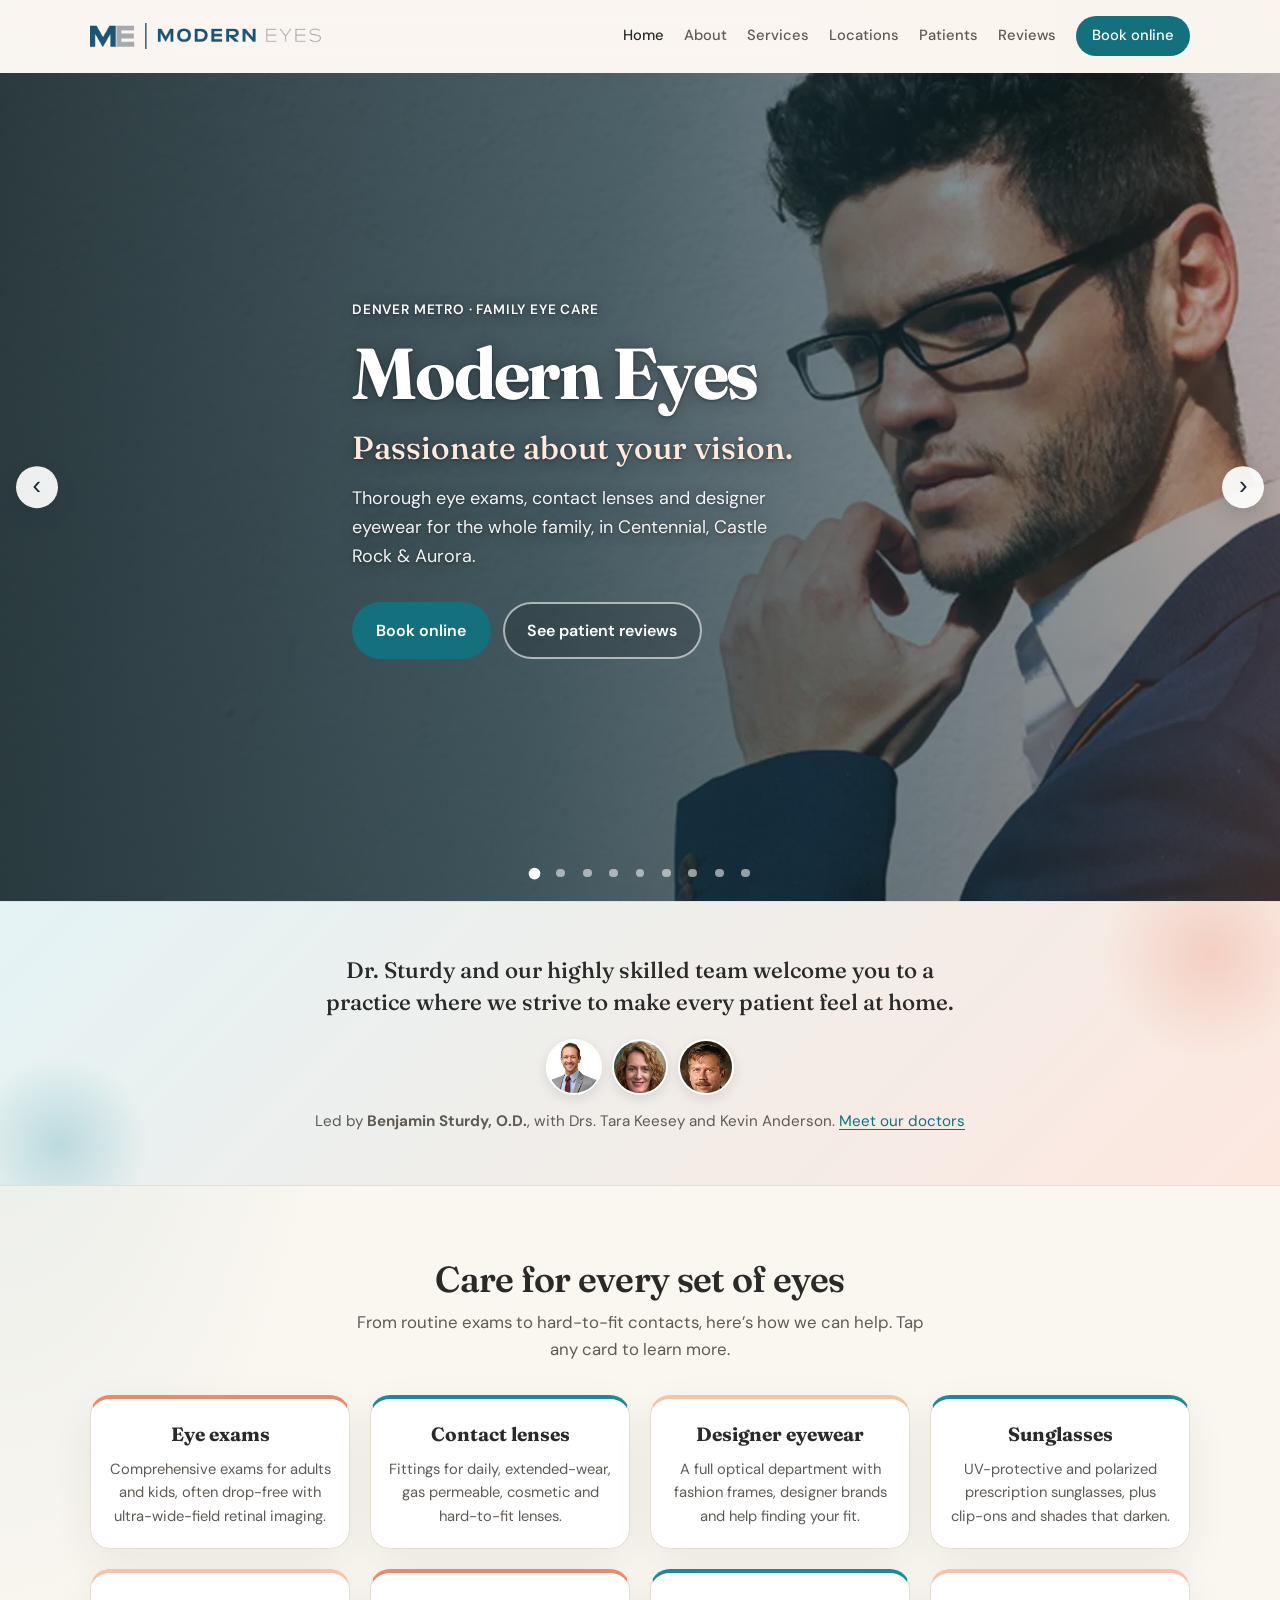
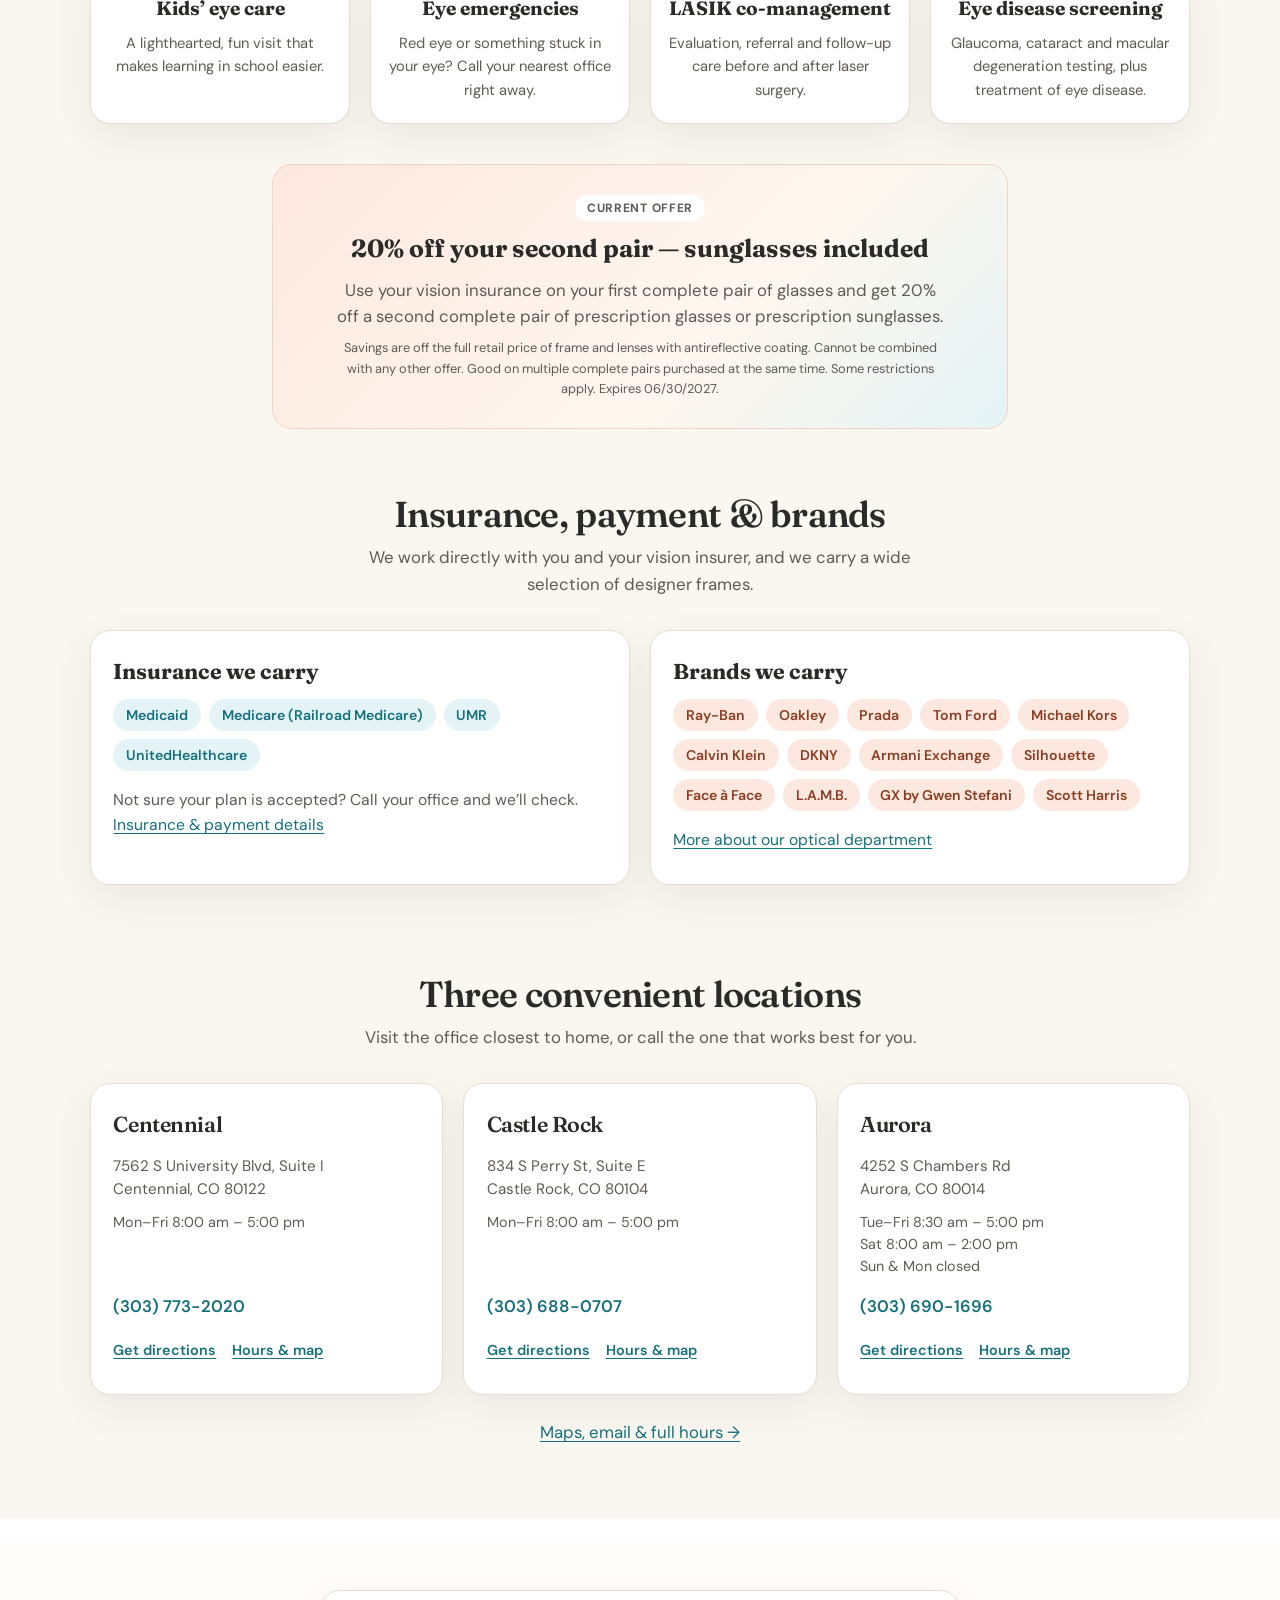
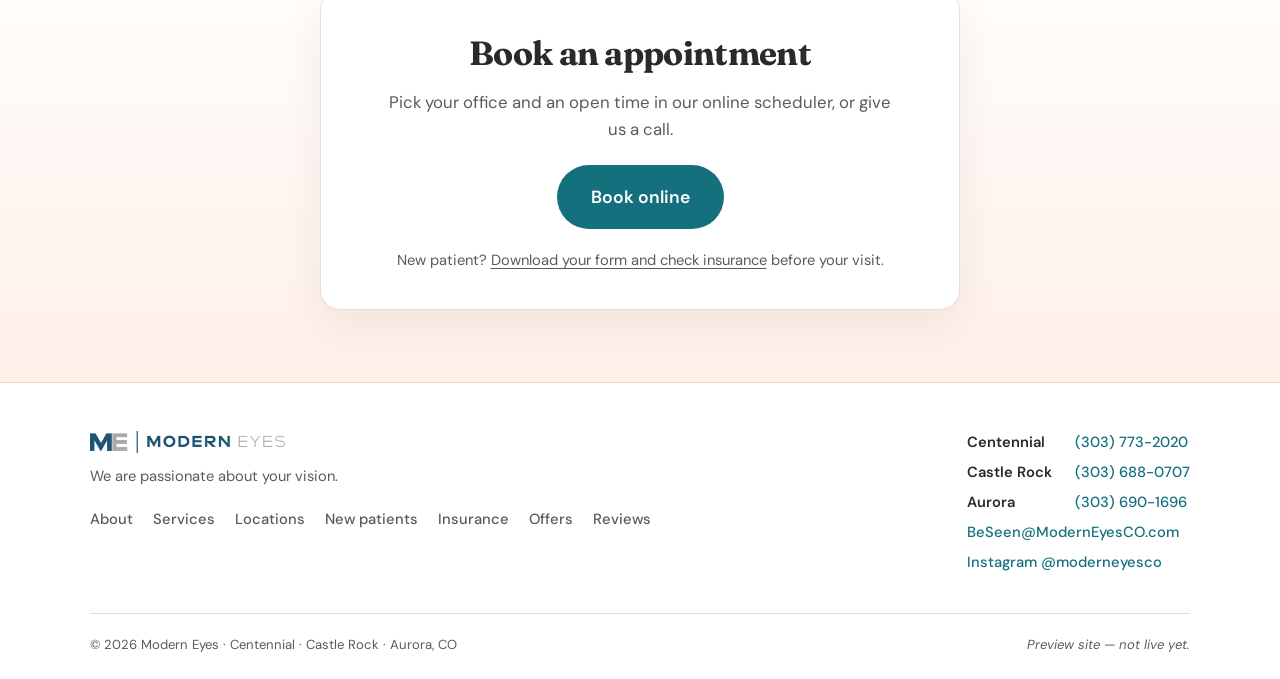
==== commit e60ff809: "Final QA: all old-site services and locations, one-click booking, office emails, search data" ====
--- a/index.html
+++ b/index.html
@@ -23,6 +23,13 @@
   <link rel="preconnect" href="https://fonts.googleapis.com" />
   <link rel="preconnect" href="https://fonts.gstatic.com" crossorigin />
   <link href="https://fonts.googleapis.com/css2?family=DM+Sans:ital,opsz,wght@0,9..40,400;0,9..40,500;0,9..40,600;0,9..40,700;1,9..40,400&amp;family=Fraunces:opsz,wght@9..144,500;9..144,600;9..144,700&amp;display=swap" rel="stylesheet" />
+  <script type="application/ld+json">
+  {"@context":"https://schema.org","@graph":[
+    {"@type":"Optometric","@id":"https://www.moderneyescolorado.com/#centennial","name":"Modern Eyes — Centennial","url":"https://www.moderneyescolorado.com/","telephone":"+1-303-773-2020","email":"centennial@moderneyesco.com","address":{"@type":"PostalAddress","streetAddress":"7562 S University Blvd, Suite I","addressLocality":"Centennial","addressRegion":"CO","postalCode":"80122","addressCountry":"US"},"openingHoursSpecification":[{"@type":"OpeningHoursSpecification","dayOfWeek":["Monday","Tuesday","Wednesday","Thursday","Friday"],"opens":"08:00","closes":"17:00"}]},
+    {"@type":"Optometric","@id":"https://www.moderneyescolorado.com/#castle-rock","name":"Modern Eyes — Castle Rock","url":"https://www.moderneyescolorado.com/","telephone":"+1-303-688-0707","email":"castlerock@moderneyesco.com","address":{"@type":"PostalAddress","streetAddress":"834 S Perry St, Suite E","addressLocality":"Castle Rock","addressRegion":"CO","postalCode":"80104","addressCountry":"US"},"openingHoursSpecification":[{"@type":"OpeningHoursSpecification","dayOfWeek":["Monday","Tuesday","Wednesday","Thursday","Friday"],"opens":"08:00","closes":"17:00"}]},
+    {"@type":"Optometric","@id":"https://www.moderneyescolorado.com/#aurora","name":"Modern Eyes — Aurora","url":"https://www.moderneyescolorado.com/","telephone":"+1-303-690-1696","email":"BeSeen@ModernEyesCO.com","address":{"@type":"PostalAddress","streetAddress":"4252 S Chambers Rd","addressLocality":"Aurora","addressRegion":"CO","postalCode":"80014","addressCountry":"US"},"openingHoursSpecification":[{"@type":"OpeningHoursSpecification","dayOfWeek":["Tuesday","Wednesday","Thursday","Friday"],"opens":"08:30","closes":"17:00"},{"@type":"OpeningHoursSpecification","dayOfWeek":"Saturday","opens":"08:00","closes":"14:00"}]}
+  ]}
+  </script>
   <link rel="stylesheet" href="css/styles.css" />
 </head>
 <body>
@@ -38,8 +45,9 @@
         <a href="about.html">About</a>
         <a href="services.html">Services</a>
         <a href="locations.html">Locations</a>
+        <a href="book.html">Patients</a>
         <a href="reviews.html">Reviews</a>
-        <a class="nav-cta" href="book.html">Book</a>
+        <a class="nav-cta" href="https://scheduler.eyefinity.com/index.html?domainName=moderneyesco.com" target="_blank" rel="noopener noreferrer">Book online</a>
       </nav>
       <button class="nav-toggle" type="button" aria-label="Open menu" aria-expanded="false" aria-controls="site-nav">
         <span></span><span></span>
@@ -101,20 +109,40 @@
       <div class="container">
         <div class="section-head section-head-center">
           <h2 id="highlights-heading">Care for every set of eyes</h2>
-          <p>From routine exams to hard-to-fit contacts, here's how we can help.</p>
+          <p>From routine exams to hard-to-fit contacts, here’s how we can help. Tap any card to learn more.</p>
         </div>
         <div class="card-grid highlight-grid">
           <a class="card highlight-card" href="services.html#exams">
             <h3>Eye exams</h3>
-            <p>Comprehensive exams for adults and kids, often drop-free with retinal imaging.</p>
+            <p>Comprehensive exams for adults and kids, often drop-free with ultra-wide-field retinal imaging.</p>
           </a>
           <a class="card highlight-card" href="services.html#contacts">
             <h3>Contact lenses</h3>
-            <p>Fittings for daily, extended-wear, gas permeable and hard-to-fit lenses.</p>
+            <p>Fittings for daily, extended-wear, gas permeable, cosmetic and hard-to-fit lenses.</p>
           </a>
           <a class="card highlight-card" href="services.html#eyewear">
             <h3>Designer eyewear</h3>
-            <p>A full optical department with fashion frames and prescription sunglasses.</p>
+            <p>A full optical department with fashion frames, designer brands and help finding your fit.</p>
+          </a>
+          <a class="card highlight-card" href="services.html#sunglasses">
+            <h3>Sunglasses</h3>
+            <p>UV-protective and polarized prescription sunglasses, plus clip-ons and shades that darken.</p>
+          </a>
+          <a class="card highlight-card" href="services.html#kids">
+            <h3>Kids’ eye care</h3>
+            <p>A lighthearted, fun visit that makes learning in school easier.</p>
+          </a>
+          <a class="card highlight-card" href="services.html#emergencies">
+            <h3>Eye emergencies</h3>
+            <p>Red eye or something stuck in your eye? Call your nearest office right away.</p>
+          </a>
+          <a class="card highlight-card" href="services.html#lasik">
+            <h3>LASIK co‑management</h3>
+            <p>Evaluation, referral and follow-up care before and after laser surgery.</p>
+          </a>
+          <a class="card highlight-card" href="services.html#eye-health">
+            <h3>Eye disease screening</h3>
+            <p>Glaucoma, cataract and macular degeneration testing, plus treatment of eye disease.</p>
           </a>
         </div>
         <aside class="offer-card" aria-label="Current offer">
@@ -127,6 +155,35 @@
       </div>
     </section>
 
+
+    <section class="good-to-know" aria-labelledby="gtk-heading">
+      <div class="container">
+        <div class="section-head section-head-center">
+          <h2 id="gtk-heading">Insurance, payment &amp; brands</h2>
+          <p>We work directly with you and your vision insurer, and we carry a wide selection of designer frames.</p>
+        </div>
+        <div class="card-grid-2">
+          <article class="card info-card">
+            <h3>Insurance we carry</h3>
+            <ul class="pill-list">
+              <li>Medicaid</li>
+              <li>Medicare (Railroad Medicare)</li>
+              <li>UMR</li>
+              <li>UnitedHealthcare</li>
+            </ul>
+            <p>Not sure your plan is accepted? Call your office and we’ll check. <a href="book.html#insurance">Insurance &amp; payment details</a></p>
+          </article>
+          <article class="card info-card">
+            <h3>Brands we carry</h3>
+            <ul class="pill-list pill-list-warm">
+              <li>Ray-Ban</li><li>Oakley</li><li>Prada</li><li>Tom Ford</li><li>Michael Kors</li><li>Calvin Klein</li><li>DKNY</li><li>Armani Exchange</li><li>Silhouette</li><li>Face à Face</li><li>L.A.M.B.</li><li>GX by Gwen Stefani</li><li>Scott Harris</li>
+            </ul>
+            <p><a href="services.html#eyewear">More about our optical department</a></p>
+          </article>
+        </div>
+      </div>
+    </section>
+
     <section class="locations" id="locations" aria-labelledby="locations-heading">
       <div class="container">
         <div class="section-head section-head-center">
@@ -139,23 +196,26 @@
             <p class="address">7562 S University Blvd, Suite I<br />Centennial, CO 80122</p>
             <p class="hours">Mon–Fri 8:00 am – 5:00 pm</p>
             <a class="phone" href="tel:+13037732020">(303) 773-2020</a>
+            <p class="loc-links"><a href="https://www.google.com/maps/dir/?api=1&amp;destination=Modern+Eyes+7562+S+University+Blvd+Suite+I+Centennial+CO+80122" target="_blank" rel="noopener noreferrer">Get directions</a><a href="locations.html#centennial">Hours &amp; map</a></p>
           </article>
           <article class="card location-card">
             <h3>Castle Rock</h3>
             <p class="address">834 S Perry St, Suite E<br />Castle Rock, CO 80104</p>
             <p class="hours">Mon–Fri 8:00 am – 5:00 pm</p>
             <a class="phone" href="tel:+13036880707">(303) 688-0707</a>
+            <p class="loc-links"><a href="https://www.google.com/maps/dir/?api=1&amp;destination=Modern+Eyes+834+S+Perry+St+Suite+E+Castle+Rock+CO+80104" target="_blank" rel="noopener noreferrer">Get directions</a><a href="locations.html#castle-rock">Hours &amp; map</a></p>
           </article>
           <article class="card location-card">
-            <!-- NEEDS BEN'S CONFIRMATION: Aurora hours differ between the old sites. moderneyescolorado.com (shown here) says Tue–Fri 8:30–5:00, Sat 8:00–2:00. moderneyesco.com says Tue–Thu 9:00–5:30, Fri 9:00–5:00, Sat 9:00–2:00. -->
+            <!-- NEEDS BEN'S CONFIRMATION: Aurora hours differ between the old sites. moderneyescolorado.com (shown here) says Tue–Fri 8:30–5:00, Sat 8:00–2:00. moderneyesco.com says Tue–Thu 9:00–5:30, Fri 9:00–5:00, Sat 9:00–2:00. Both say Sun & Mon closed. -->
             <h3>Aurora</h3>
             <p class="address">4252 S Chambers Rd<br />Aurora, CO 80014</p>
             <p class="hours">Tue–Fri 8:30 am – 5:00 pm<br />Sat 8:00 am – 2:00 pm<br />Sun &amp; Mon closed</p>
             <a class="phone" href="tel:+13036901696">(303) 690-1696</a>
-          </article>
-        </div>
-
-        <p class="more-link"><a href="locations.html">Maps &amp; full hours →</a></p>
+            <p class="loc-links"><a href="https://www.google.com/maps/dir/?api=1&amp;destination=Modern+Eyes+4252+S+Chambers+Rd+Aurora+CO+80014" target="_blank" rel="noopener noreferrer">Get directions</a><a href="locations.html#aurora">Hours &amp; map</a></p>
+          </article>
+        </div>
+
+        <p class="more-link"><a href="locations.html">Maps, email &amp; full hours →</a></p>
       </div>
     </section>
 
@@ -180,8 +240,10 @@
           <a href="about.html">About</a>
           <a href="services.html">Services</a>
           <a href="locations.html">Locations</a>
+          <a href="book.html">New patients</a>
+          <a href="book.html#insurance">Insurance</a>
+          <a href="book.html#offers">Offers</a>
           <a href="reviews.html">Reviews</a>
-          <a href="book.html">Book &amp; new patients</a>
         </nav>
       </div>
       <div class="footer-col footer-contact">
@@ -190,6 +252,7 @@
         <p><strong>Aurora</strong> <a href="tel:+13036901696">(303) 690-1696</a></p>
         <p><a href="mailto:BeSeen@ModernEyesCO.com">BeSeen@ModernEyesCO.com</a></p>
         <p><a href="https://www.instagram.com/moderneyesco/" target="_blank" rel="noopener noreferrer">Instagram @moderneyesco</a></p>
+        <!-- NOTE FOR BEN: the old site's Facebook link (facebook.com/moderneyeslacosta) goes to a different clinic in California, so it was NOT carried over. Send us the correct Modern Eyes Facebook page if there is one. -->
       </div>
     </div>
     <div class="container footer-bottom">
--- a/css/styles.css
+++ b/css/styles.css
@@ -1444,3 +1444,61 @@
 .page-hero + section {
   padding-top: 1.5rem;
 }
+
+
+/* ---- Final QA additions ---- */
+.highlight-card:nth-child(4) { border-top-color: var(--teal); }
+.highlight-card:nth-child(5) { border-top-color: var(--peach); }
+.highlight-card:nth-child(6) { border-top-color: var(--coral); }
+.highlight-card:nth-child(7) { border-top-color: var(--teal); }
+.highlight-card:nth-child(8) { border-top-color: var(--peach); }
+.highlight-grid { margin-bottom: 2rem; }
+@media (min-width: 981px) { .highlight-grid { grid-template-columns: repeat(4, 1fr); } }
+.highlight-grid .highlight-card { padding: 1.25rem 1.1rem; }
+.highlight-grid .highlight-card p { font-size: .92rem; }
+.highlight-grid .highlight-card h3 { font-size: 1.2rem; }
+.book-card { display: flex; flex-direction: column; }
+.book-card .address { flex: 1 1 auto; }
+@media (min-width: 701px) and (max-width: 980px) { .highlight-grid { grid-template-columns: 1fr 1fr; } }
+
+.service-body h4 { margin: 0 0 .25rem; color: var(--ink); }
+.service-body .pill-list { margin: 0 0 .9rem; padding-left: 0; }
+.service-body .pill-list li { margin-bottom: 0; }
+.pill-list-warm li { background: var(--coral-soft); color: #8a3c22; }
+.service-body .pill-list li::marker { content: none; }
+
+.good-box {
+  max-width: 40rem; margin: 2rem auto 0; text-align: left;
+  background: var(--bg-elevated); border: 1px solid var(--border);
+  border-radius: var(--radius); padding: 1.25rem 1.4rem; box-shadow: var(--shadow-soft);
+}
+.good-box h3 { font-family: var(--font-display); font-size: 1.2rem; margin: 0 0 .6rem; }
+.good-box ul { margin: 0; padding-left: 1.1rem; color: var(--ink-muted); font-size: .95rem; }
+.good-box li { margin-bottom: .4rem; }
+.good-box li::marker { color: var(--coral); }
+.good-box a { color: var(--teal-deep); }
+
+.good-to-know { padding: 3rem 0 1rem; }
+.good-to-know .info-card p { margin: 0 0 .5rem; }
+.good-to-know .info-card p a, .info-card a:not(.btn) { color: var(--teal-deep); }
+
+.map-embed {
+  display: block; width: 100%; height: 190px; border: 0;
+  border-radius: var(--radius-sm); margin: 1rem 0 .75rem; background: var(--bg-cream);
+}
+.loc-email { display: block; margin-top: .35rem; font-size: .92rem; color: var(--teal-deep); overflow-wrap: anywhere; }
+.loc-links { display: flex; flex-wrap: wrap; gap: .35rem 1rem; margin: .75rem 0 0; font-size: .9rem; }
+.loc-links a { color: var(--teal-deep); font-weight: 600; display: inline-block; padding: .55rem 0; }
+.hero-dot { flex-shrink: 0; min-width: 1.5rem; min-height: 1.5rem; }
+.loc-links a:hover { color: var(--coral-deep); }
+.location-card .loc-links { margin-top: .6rem; }
+.location-card { display: flex; flex-direction: column; align-items: flex-start; }
+.location-card .hours { flex: 1 1 auto; }
+.location-card .map-embed { align-self: stretch; }
+
+.sample-tag {
+  display: inline-block; background: var(--ink); color: #fff; border-radius: 999px;
+  padding: .1rem .55rem; margin-right: .35rem; letter-spacing: .06em; font-size: .68rem;
+}
+.contact-line a { color: var(--teal-deep); }
+.book-panel .book-small a, .page-hero a { color: inherit; }
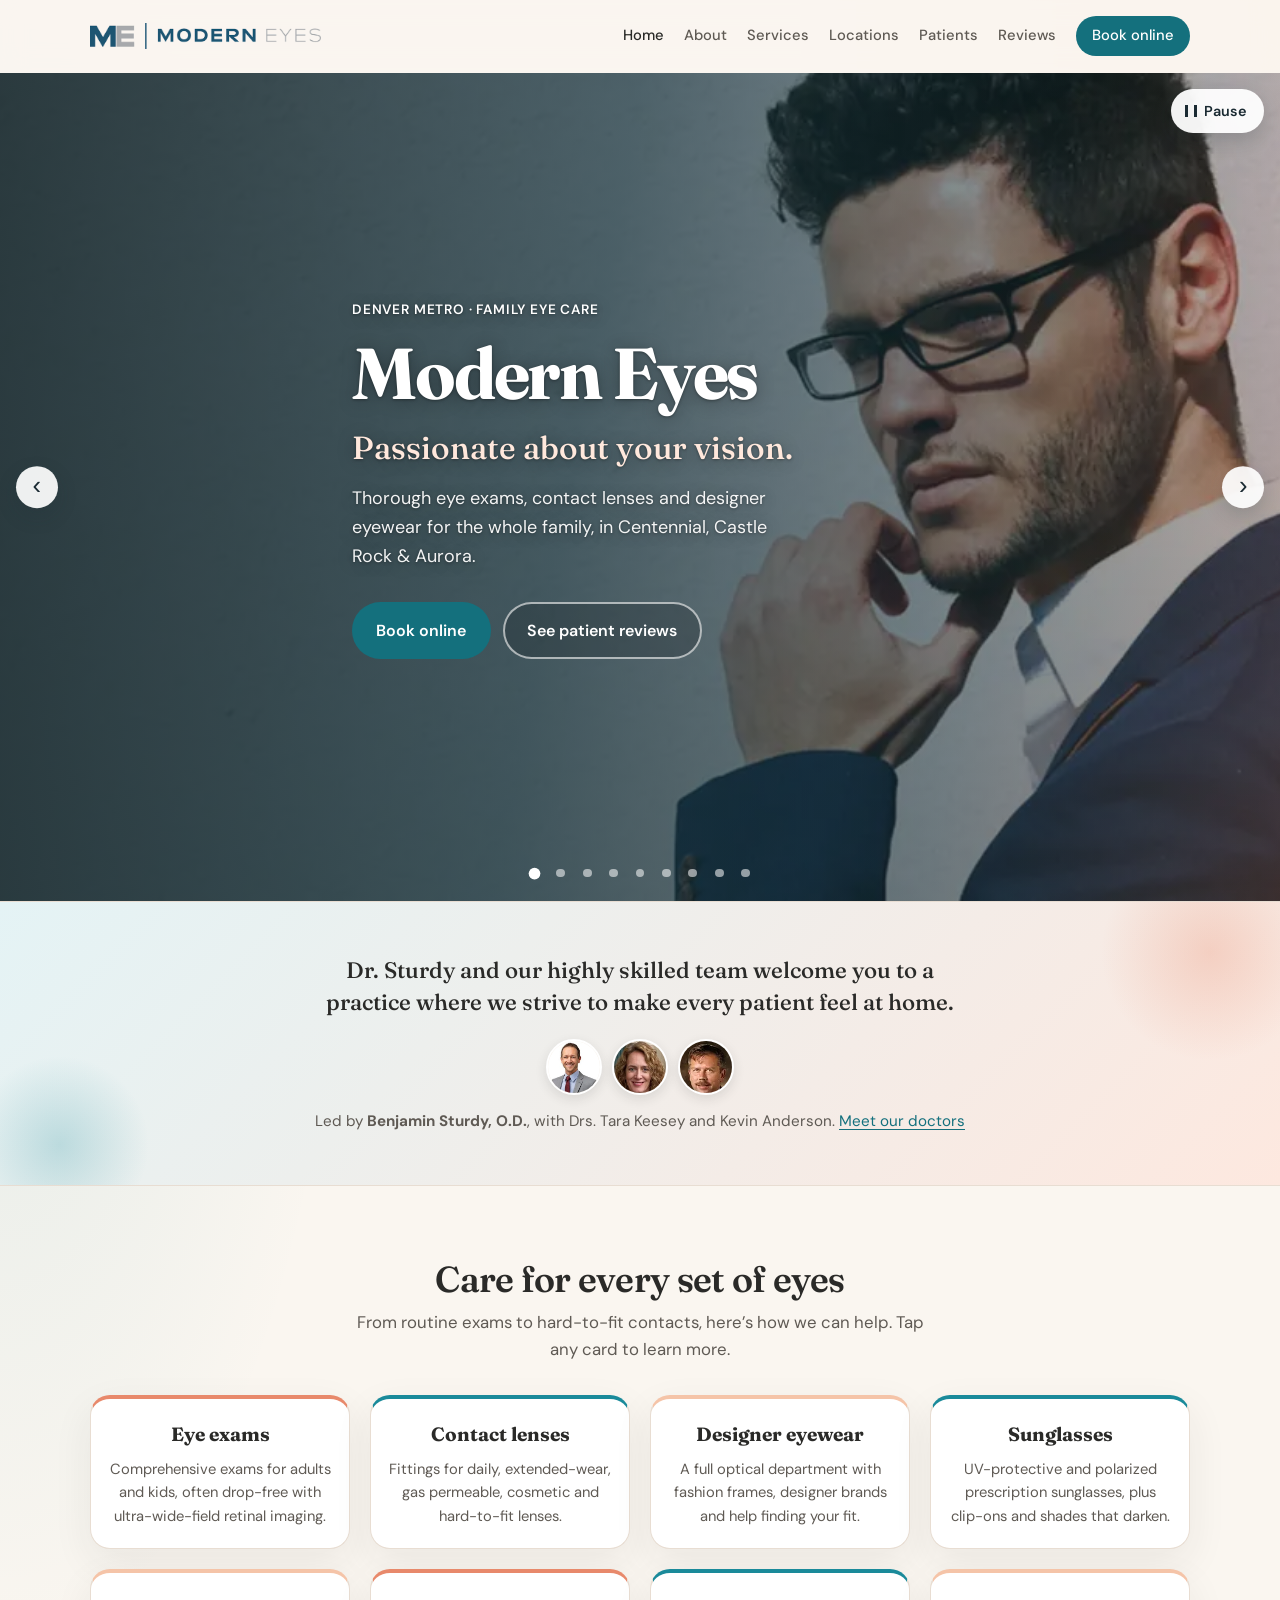
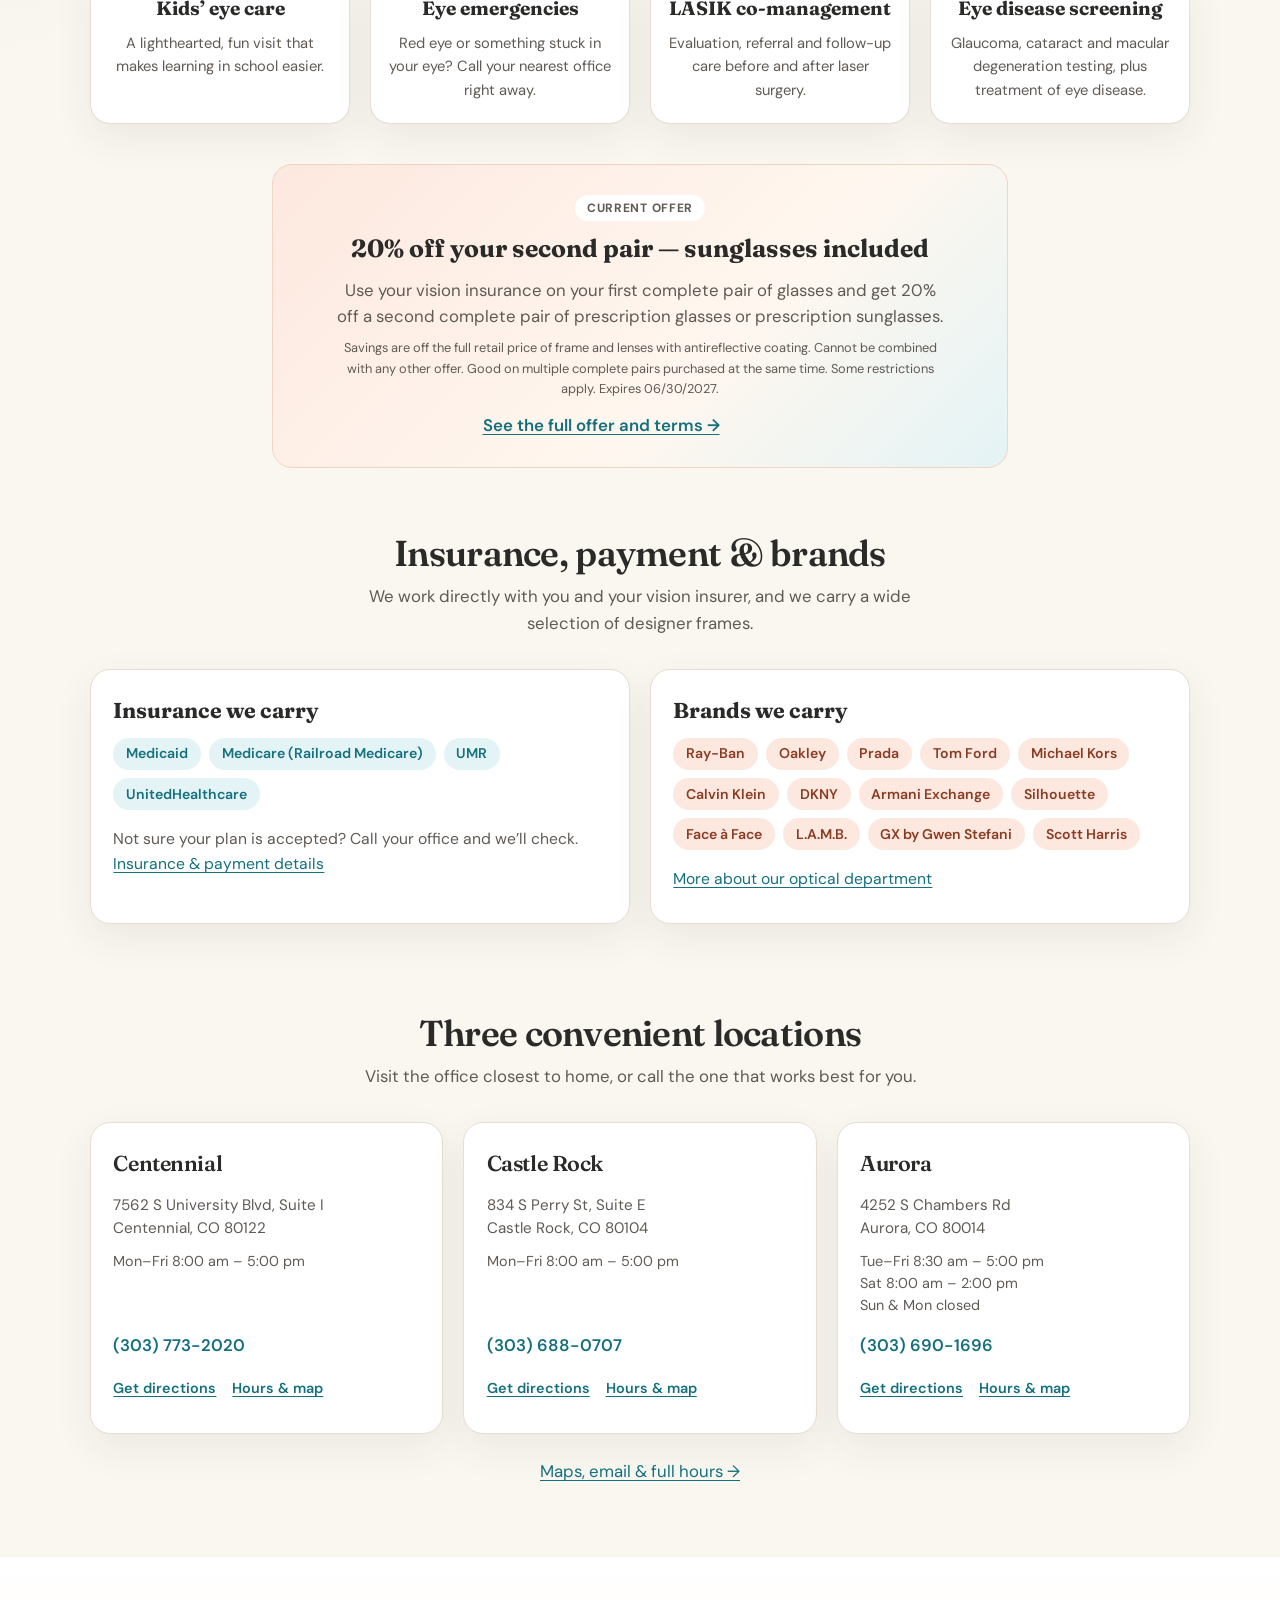
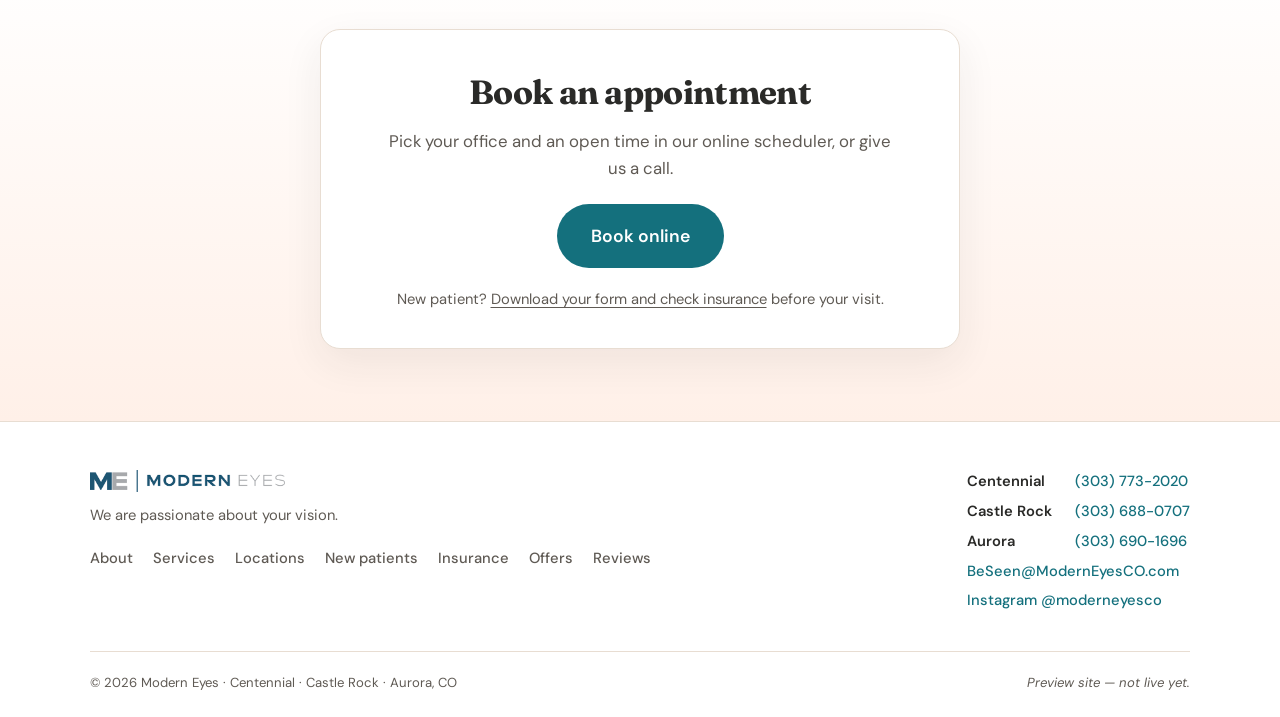
==== commit e6b9706e: "Pre-launch review fixes: accessible mobile menu, hero pause button + lazy photos, Call an office on " ====
--- a/index.html
+++ b/index.html
@@ -40,6 +40,9 @@
       <a class="logo" href="index.html">
         <img class="logo-img" src="assets/images/logo.png" alt="Modern Eyes" width="612" height="69" />
       </a>
+      <button class="nav-toggle" type="button" aria-label="Open menu" aria-expanded="false" aria-controls="site-nav">
+        <span></span><span></span>
+      </button>
       <nav class="nav" id="site-nav" aria-label="Primary">
         <a href="index.html" aria-current="page">Home</a>
         <a href="about.html">About</a>
@@ -47,26 +50,23 @@
         <a href="locations.html">Locations</a>
         <a href="book.html">Patients</a>
         <a href="reviews.html">Reviews</a>
-        <a class="nav-cta" href="https://scheduler.eyefinity.com/index.html?domainName=moderneyesco.com" target="_blank" rel="noopener noreferrer">Book online</a>
+        <a class="nav-cta" href="book.html#book-online">Book online</a>
       </nav>
-      <button class="nav-toggle" type="button" aria-label="Open menu" aria-expanded="false" aria-controls="site-nav">
-        <span></span><span></span>
-      </button>
     </div>
   </header>
 
   <main id="main">
     <section class="hero" aria-roledescription="carousel" aria-label="Photos of Modern Eyes patients and eyewear">
       <div class="hero-slides" aria-hidden="true">
-        <div class="hero-slide is-active" style="background-image:url('assets/images/hero-1.jpg.webp')"></div>
-        <div class="hero-slide" style="background-image:url('assets/images/hero-2.jpg.webp')"></div>
-        <div class="hero-slide" style="background-image:url('assets/images/hero-3.jpg.webp')"></div>
-        <div class="hero-slide" style="background-image:url('assets/images/hero-5.jpg.webp')"></div>
-        <div class="hero-slide" style="background-image:url('assets/images/slide-lifestyle-1.jpg')"></div>
-        <div class="hero-slide" style="background-image:url('assets/images/slide-lifestyle-2.jpg')"></div>
-        <div class="hero-slide" style="background-image:url('assets/images/slide-lifestyle-3.jpg')"></div>
-        <div class="hero-slide" style="background-image:url('assets/images/slide-lifestyle-4.jpg')"></div>
-        <div class="hero-slide" style="background-image:url('assets/images/soft-bg.jpg.webp')"></div>
+        <img class="hero-slide is-active" src="assets/images/hero-1.jpg.webp" srcset="assets/images/hero-1-800.webp 800w, assets/images/hero-1-1280.webp 1280w, assets/images/hero-1.jpg.webp 1920w" sizes="(max-width: 700px) 200vw, 100vw" width="1920" height="800" alt="" fetchpriority="high" decoding="async" />
+        <img class="hero-slide" data-src="assets/images/hero-2.jpg.webp" data-srcset="assets/images/hero-2-800.webp 800w, assets/images/hero-2-1280.webp 1280w, assets/images/hero-2.jpg.webp 1920w" sizes="(max-width: 700px) 200vw, 100vw" width="1920" height="800" alt="" decoding="async" />
+        <img class="hero-slide" data-src="assets/images/hero-3.jpg.webp" data-srcset="assets/images/hero-3-800.webp 800w, assets/images/hero-3-1280.webp 1280w, assets/images/hero-3.jpg.webp 1920w" sizes="(max-width: 700px) 200vw, 100vw" width="1920" height="800" alt="" decoding="async" />
+        <img class="hero-slide" data-src="assets/images/hero-5.jpg.webp" data-srcset="assets/images/hero-5-800.webp 800w, assets/images/hero-5-1280.webp 1280w, assets/images/hero-5.jpg.webp 1920w" sizes="(max-width: 700px) 200vw, 100vw" width="1920" height="800" alt="" decoding="async" />
+        <img class="hero-slide" data-src="assets/images/slide-lifestyle-1.jpg" data-srcset="assets/images/slide-lifestyle-1-800.webp 800w, assets/images/slide-lifestyle-1-1280.webp 1280w, assets/images/slide-lifestyle-1.jpg 1400w" sizes="(max-width: 700px) 200vw, 100vw" width="1400" height="933" alt="" decoding="async" />
+        <img class="hero-slide" data-src="assets/images/slide-lifestyle-2.jpg" data-srcset="assets/images/slide-lifestyle-2-800.webp 800w, assets/images/slide-lifestyle-2-1280.webp 1280w, assets/images/slide-lifestyle-2.jpg 1400w" sizes="(max-width: 700px) 200vw, 100vw" width="1400" height="933" alt="" decoding="async" />
+        <img class="hero-slide" data-src="assets/images/slide-lifestyle-3.jpg" data-srcset="assets/images/slide-lifestyle-3-800.webp 800w, assets/images/slide-lifestyle-3-1280.webp 1280w, assets/images/slide-lifestyle-3.jpg 1400w" sizes="(max-width: 700px) 200vw, 100vw" width="1400" height="933" alt="" decoding="async" />
+        <img class="hero-slide" data-src="assets/images/slide-lifestyle-4.jpg" data-srcset="assets/images/slide-lifestyle-4-800.webp 800w, assets/images/slide-lifestyle-4-1280.webp 1280w, assets/images/slide-lifestyle-4.jpg 1400w" sizes="(max-width: 700px) 200vw, 100vw" width="1400" height="931" alt="" decoding="async" />
+        <img class="hero-slide" data-src="assets/images/soft-bg.jpg.webp" data-srcset="assets/images/soft-bg-800.webp 800w, assets/images/soft-bg-1280.webp 1280w, assets/images/soft-bg.jpg.webp 3000w" sizes="(max-width: 700px) 200vw, 100vw" width="3000" height="1133" alt="" decoding="async" />
       </div>
       <div class="container hero-inner">
         <p class="eyebrow">Denver metro · Family eye care</p>
@@ -76,10 +76,12 @@
         <p class="hero-headline">Passionate about your vision.</p>
         <p class="hero-sub">Thorough eye exams, contact lenses and designer eyewear for the whole family, in Centennial, Castle Rock &amp; Aurora.</p>
         <div class="hero-actions">
-          <a class="btn btn-primary" href="https://scheduler.eyefinity.com/index.html?domainName=moderneyesco.com" target="_blank" rel="noopener noreferrer">Book online</a>
+          <a class="btn btn-primary" href="book.html#book-online">Book online</a>
+          <a class="btn btn-secondary hero-call" href="#locations">Call an office</a>
           <a class="btn btn-secondary" href="reviews.html">See patient reviews</a>
         </div>
       </div>
+      <button type="button" class="hero-pause" aria-label="Pause photo slideshow" aria-pressed="false"><span class="hero-pause-icon" aria-hidden="true"></span><span class="hero-pause-text">Pause</span></button>
       <div class="hero-controls">
         <button type="button" class="hero-btn hero-prev" aria-label="Previous photo">‹</button>
         <div class="hero-dots" role="group" aria-label="Choose photo"></div>
@@ -145,11 +147,12 @@
             <p>Glaucoma, cataract and macular degeneration testing, plus treatment of eye disease.</p>
           </a>
         </div>
-        <aside class="offer-card" aria-label="Current offer">
+        <aside class="offer-card" aria-label="Current offer" data-offer-expires="2027-06-30">
           <p class="offer-tag">Current offer</p>
           <h3>20% off your second pair — sunglasses included</h3>
           <p>Use your vision insurance on your first complete pair of glasses and get 20% off a second complete pair of prescription glasses or prescription sunglasses.</p>
           <p class="offer-fine">Savings are off the full retail price of frame and lenses with antireflective coating. Cannot be combined with any other offer. Good on multiple complete pairs purchased at the same time. Some restrictions apply. Expires 06/30/2027.</p>
+          <p class="offer-more"><a href="offer-second-pair.html">See the full offer and terms →</a></p>
         </aside>
 
       </div>
@@ -224,7 +227,7 @@
         <div class="book-panel">
           <h2 id="book-heading">Book an appointment</h2>
           <p>Pick your office and an open time in our online scheduler, or give us a call.</p>
-          <a class="btn btn-primary btn-lg" href="https://scheduler.eyefinity.com/index.html?domainName=moderneyesco.com" target="_blank" rel="noopener noreferrer">Book online</a>
+          <a class="btn btn-primary btn-lg" href="book.html#book-online">Book online</a>
           <p class="book-small">New patient? <a href="book.html#new-patients">Download your form and check insurance</a> before your visit.</p>
         </div>
       </div>
@@ -240,9 +243,9 @@
           <a href="about.html">About</a>
           <a href="services.html">Services</a>
           <a href="locations.html">Locations</a>
-          <a href="book.html">New patients</a>
+          <a href="book.html#new-patients">New patients</a>
           <a href="book.html#insurance">Insurance</a>
-          <a href="book.html#offers">Offers</a>
+          <a href="offer-second-pair.html">Offers</a>
           <a href="reviews.html">Reviews</a>
         </nav>
       </div>
--- a/css/styles.css
+++ b/css/styles.css
@@ -13,7 +13,7 @@
   --teal-soft: #e4f3f5;
   --teal-glow: rgba(26, 138, 154, 0.18);
   --coral: #e8896b;
-  --coral-deep: #d46d4e;
+  --coral-deep: #a94a2b; /* darkened from #d46d4e: 4.8:1+ on every background it is used on */
   --coral-soft: #fde8df;
   --peach: #f5c4a8;
   --border: #e8ddd2;
@@ -449,12 +449,12 @@
 }
 
 .btn-coral {
-  background: var(--coral);
+  background: var(--coral-deep);
   color: #fff;
 }
 
 .btn-coral:hover {
-  background: var(--coral-deep);
+  background: #8a3c22;
   color: #fff;
 }
 
@@ -1094,18 +1094,21 @@
 
 /* Mobile */
 @media (max-width: 900px) {
-  .nav {
-    gap: 0;
-  }
-
-  .nav-toggle {
+  /* Without JavaScript the links simply wrap under the logo. */
+  .header-inner { flex-wrap: wrap; }
+  .nav { flex-basis: 100%; flex-wrap: wrap; gap: 0 1rem; padding-bottom: 0.5rem; }
+
+  /* With JavaScript: menu button + dropdown. The button comes BEFORE the links in the HTML,
+     so Tab goes button -> links. A closed menu is visibility:hidden, so its links can't be focused. */
+  .js .nav-toggle {
     display: flex;
   }
 
-  .nav {
+  .js .nav {
     position: fixed;
     inset: var(--header-h) 0 auto 0;
     flex-direction: column;
+    flex-wrap: nowrap;
     align-items: stretch;
     gap: 0;
     padding: 1rem 1.25rem 1.5rem;
@@ -1114,18 +1117,24 @@
     box-shadow: var(--shadow);
     transform: translateY(-120%);
     opacity: 0;
+    visibility: hidden;
     pointer-events: none;
-    transition: transform 0.2s ease, opacity 0.2s ease;
+    transition: transform 0.2s ease, opacity 0.2s ease, visibility 0s linear 0.2s;
   }
 
   body.nav-open .nav {
     transform: translateY(0);
     opacity: 1;
+    visibility: visible;
     pointer-events: auto;
+    transition: transform 0.2s ease, opacity 0.2s ease, visibility 0s;
   }
 
   .nav a {
     padding: 0.85rem 0.5rem;
+  }
+
+  .js .nav a {
     border-bottom: 1px solid var(--border);
   }
 
@@ -1155,7 +1164,7 @@
 
   .hero {
     min-height: auto;
-    padding: 3rem 0 5rem;
+    padding: 4.75rem 0 5rem; /* top room for the Pause button */
   }
 
   .hero::before {
@@ -1211,11 +1220,19 @@
   .hero-actions .btn {
     flex: 1 1 100%;
   }
+  /* Book online and Call an office sit side by side on phones */
+  .hero-actions .btn-primary,
+  .hero-actions .hero-call {
+    flex: 1 1 40%;
+    padding-inline: 0.75rem;
+    white-space: nowrap;
+  }
 }
 
 @media (prefers-reduced-motion: reduce) {
   html { scroll-behavior: auto; }
   .hero-slide { transition: none; }
+  .js .nav { transition: none; }
 }
 
 /* ---- Added sections ---- */
@@ -1278,7 +1295,7 @@
   padding: 0.2rem 0.75rem;
   border-radius: 999px;
   background: #fff;
-  color: #b4532f;
+  color: var(--coral-deep);
   font-size: 0.75rem;
   font-weight: 700;
   letter-spacing: 0.06em;
@@ -1502,3 +1519,202 @@
 }
 .contact-line a { color: var(--teal-deep); }
 .book-panel .book-small a, .page-hero a { color: inherit; }
+
+/* ---------- Booking step (book.html) ---------- */
+#book-online, .booking-panel { scroll-margin-top: calc(var(--header-h) + 16px); }
+.breadcrumb { margin: 0 0 1rem; font-size: .95rem; }
+.breadcrumb a { color: var(--teal-deep) !important; font-weight: 600; text-decoration: none; display: inline-block; padding: .4rem .9rem; border-radius: 999px; background: var(--teal-soft); }
+.breadcrumb a:hover { background: #d3ecef; }
+.booking { padding: 1rem 0 3.5rem; }
+.loc-picker { display: grid; grid-template-columns: repeat(3, minmax(0, 1fr)); gap: .9rem; max-width: 52rem; margin: 1.5rem auto 0; }
+.loc-choice { display: flex; flex-direction: column; gap: .2rem; padding: 1rem 1.1rem; border: 2px solid var(--border); border-radius: var(--radius-sm); background: var(--bg-elevated); text-decoration: none; color: var(--ink); text-align: center; box-shadow: var(--shadow-soft); transition: border-color .15s ease, background .15s ease, transform .15s ease; }
+.loc-choice:hover { border-color: var(--coral); transform: translateY(-1px); }
+.loc-choice:focus-visible { outline: 3px solid var(--coral); outline-offset: 2px; }
+.loc-choice[aria-pressed="true"] { border-color: var(--teal-deep); background: var(--teal-soft); }
+.loc-choice-name { font-family: var(--font-display); font-weight: 600; font-size: 1.2rem; color: var(--teal-deep); }
+.loc-choice-addr { font-size: .88rem; color: var(--ink-muted); }
+.loc-prompt { text-align: center; color: var(--ink-muted); margin: 1.25rem 0 0; display: none; }
+.js .loc-prompt { display: block; }
+.js .loc-prompt[hidden] { display: none; }
+.booking-panel { max-width: 62rem; margin: 1.75rem auto 0; background: var(--bg-elevated); border: 1px solid var(--border); border-radius: var(--radius); box-shadow: var(--shadow); padding: 1.75rem; }
+.booking-panel:focus { outline: none; }
+.booking-panel[hidden] { display: none; }
+.booking-panel-head h3 { font-family: var(--font-display); font-size: clamp(1.4rem, 3vw, 1.8rem); margin: 0 0 .25rem; letter-spacing: -.02em; }
+.booking-meta { margin: 0 0 .75rem; color: var(--ink-muted); font-size: .95rem; }
+.booking-summary { margin: 0 0 1.4rem; padding: .85rem 1rem; background: var(--bg-peach); border-left: 4px solid var(--coral); border-radius: 10px; }
+.booking-summary a { color: var(--teal-deep); font-weight: 600; white-space: nowrap; }
+.booking-cols { display: grid; grid-template-columns: minmax(0, 5fr) minmax(0, 7fr); gap: 1.5rem; align-items: start; }
+.booking-cols h4 { margin: 0 0 .75rem; font-size: 1.05rem; }
+.booking-online { background: var(--teal-soft); border-radius: var(--radius-sm); padding: 1.25rem; }
+.visit-types { list-style: none; margin: 0 0 1rem; padding: 0; display: grid; gap: .5rem; }
+.visit-types li { position: relative; padding: .6rem .8rem .6rem 2.2rem; background: #fff; border-radius: 10px; font-weight: 600; }
+.visit-types li::before { content: ""; position: absolute; left: .8rem; top: 50%; width: .8rem; height: .45rem; border-left: 3px solid var(--teal-deep); border-bottom: 3px solid var(--teal-deep); transform: translateY(-70%) rotate(-45deg); }
+.booking-steps { font-size: .92rem; color: var(--ink-muted); margin: 0 0 1rem; }
+.ext-icon { flex: none; }
+.new-tab-hint { font-size: .85rem; color: var(--ink-muted); text-align: center; margin: .4rem 0 .9rem; }
+.svc-list { list-style: none; margin: 0; padding: 0; border-top: 1px solid var(--border); }
+.svc-row { display: flex; align-items: center; justify-content: space-between; gap: .75rem; padding: .75rem 0; border-bottom: 1px solid var(--border); }
+.svc-text { display: flex; flex-direction: column; min-width: 0; }
+.svc-name { font-weight: 600; color: var(--teal-deep); text-decoration: none; }
+.svc-name:hover { color: var(--coral-deep); text-decoration: underline; }
+.svc-desc { font-size: .9rem; color: var(--ink-muted); }
+.svc-call { color: var(--coral-deep); font-weight: 700; white-space: nowrap; }
+.svc-tag { flex: none; font-size: .75rem; font-weight: 700; padding: .3rem .65rem; border-radius: 999px; white-space: nowrap; }
+.tag-online { background: var(--teal-soft); color: var(--teal-deep); }
+.tag-call { background: var(--bg-cream); color: #6b5a48; }
+.tag-urgent { background: var(--coral-soft); color: #8a3c22; }
+@media (max-width: 800px) {
+  .booking-cols { grid-template-columns: 1fr; }
+}
+@media (max-width: 600px) {
+  .loc-picker { grid-template-columns: 1fr; gap: .6rem; }
+  .loc-choice { flex-direction: row; justify-content: space-between; align-items: center; text-align: left; padding: .85rem 1rem; }
+  .booking-panel { padding: 1.25rem 1rem; }
+  .svc-row { flex-direction: column; align-items: flex-start; gap: .35rem; }
+}
+
+/* ---------- "Which exam do I need?" guide (book.html) ---------- */
+.exam-guide { max-width: 52rem; margin: 1.75rem auto 0; background: linear-gradient(160deg, var(--bg-peach) 0%, #fff 55%, var(--teal-soft) 100%); border: 1px solid var(--border); border-radius: var(--radius); box-shadow: var(--shadow); padding: 1.75rem; scroll-margin-top: calc(var(--header-h) + 16px); }
+.guide-head { text-align: center; margin-bottom: 1.25rem; }
+.guide-kicker { margin: 0 0 .2rem; font-size: .8rem; font-weight: 700; letter-spacing: .08em; text-transform: uppercase; color: var(--coral-deep); }
+.guide-head h3 { font-family: var(--font-display); font-size: clamp(1.5rem, 3.4vw, 2rem); margin: 0 0 .4rem; letter-spacing: -.02em; color: var(--teal-deep); }
+.guide-intro { margin: 0 auto; max-width: 36rem; color: var(--ink-muted); }
+.guide-app { display: none; }
+.js .guide-app { display: block; }
+.js .guide-fallback { display: none; }
+.guide-step[hidden], .guide-result[hidden] { display: none; }
+.guide-progress { margin: 0 0 .25rem; font-size: .82rem; font-weight: 700; color: var(--teal-deep); text-transform: uppercase; letter-spacing: .06em; }
+.guide-q { font-size: 1.2rem; margin: 0 0 .9rem; }
+.guide-q:focus, .result-title:focus { outline: none; }
+.guide-q:focus-visible, .result-title:focus-visible { outline: 3px solid var(--coral); outline-offset: 3px; border-radius: 6px; }
+.guide-hint { margin: -.5rem 0 .9rem; color: var(--ink-muted); font-size: .92rem; }
+.guide-options { display: grid; grid-template-columns: repeat(2, minmax(0, 1fr)); gap: .7rem; }
+.guide-options-3 { grid-template-columns: repeat(3, minmax(0, 1fr)); }
+.guide-opt { display: flex; flex-direction: column; align-items: flex-start; gap: .2rem; width: 100%; min-height: 3.25rem; padding: .85rem 1rem; text-align: left; font: inherit; color: var(--ink); background: #fff; border: 2px solid var(--border); border-radius: var(--radius-sm); cursor: pointer; transition: border-color .15s ease, background .15s ease, transform .15s ease; }
+.guide-opt:hover { border-color: var(--teal); background: #fbfeff; transform: translateY(-1px); }
+.guide-opt:focus-visible { outline: 3px solid var(--coral); outline-offset: 2px; }
+.opt-title { font-weight: 700; color: var(--teal-deep); }
+.opt-desc { font-size: .88rem; color: var(--ink-muted); line-height: 1.4; }
+.guide-opt-urgent { grid-column: 1 / -1; border-color: #f2c3b2; background: var(--coral-soft); }
+.guide-opt-urgent .opt-title { color: #8a3c22; }
+.guide-opt-urgent:hover { border-color: var(--coral-deep); background: #fbdccf; }
+.guide-back, .guide-link { font: inherit; font-size: .95rem; font-weight: 600; color: var(--teal-deep); background: none; border: 0; padding: .5rem .25rem; cursor: pointer; text-decoration: underline; text-underline-offset: 3px; }
+.guide-back { margin-top: .75rem; text-decoration: none; }
+.guide-back:hover, .guide-link:hover { color: var(--coral-deep); }
+.guide-back:focus-visible, .guide-link:focus-visible { outline: 3px solid var(--coral); outline-offset: 2px; border-radius: 6px; }
+.result-card { background: #fff; border: 2px solid var(--teal); border-radius: var(--radius-sm); padding: 1.35rem 1.4rem; }
+.result-call { border-color: var(--peach); }
+.result-urgent { border-color: var(--coral-deep); background: #fff8f5; }
+.result-kicker { margin: 0 0 .2rem; font-size: .8rem; font-weight: 700; text-transform: uppercase; letter-spacing: .06em; color: var(--teal-deep); }
+.result-call .result-kicker, .result-urgent .result-kicker { color: #8a3c22; }
+.result-title { font-family: var(--font-display); font-size: clamp(1.25rem, 3vw, 1.55rem); margin: 0 0 .75rem; line-height: 1.3; }
+.visit-label { display: inline-block; font-family: var(--font-sans); font-weight: 700; color: var(--teal-deep); background: var(--teal-soft); border: 1px solid #bfe0e5; border-radius: 8px; padding: .05rem .45rem; }
+.result-title .visit-label { font-size: .9em; padding: .1rem .5rem; }
+.result-office { margin: 0 0 .6rem; color: var(--ink-muted); }
+.result-office .guide-link { font-size: .9rem; padding: .2rem .35rem; }
+.result-steps { margin: 0 0 .9rem; padding-left: 1.3rem; display: grid; gap: .35rem; }
+.result-note { font-size: .93rem; padding: .7rem .9rem; background: var(--bg-cream); border-radius: 10px; margin: 0 0 .8rem; }
+.result-note a { color: var(--teal-deep); font-weight: 600; }
+.result-note .guide-link { padding: 0; font-size: inherit; }
+.result-er { margin: 1rem 0 0; padding: .8rem 1rem; border-left: 4px solid var(--coral-deep); background: var(--coral-soft); border-radius: 10px; }
+.result-actions { display: flex; flex-wrap: wrap; gap: .65rem; margin-top: .4rem; }
+.result-actions .btn { flex: 1 1 15rem; justify-content: center; text-align: center; }
+.result-actions-3 .btn { flex: 1 1 12rem; }
+.result-urgent .result-hint { display: none; }
+.result-hint { margin: .5rem 0 0; }
+.result-call .result-hint { display: none; }
+.result-foot { display: flex; justify-content: space-between; gap: 1rem; margin-top: .5rem; border-top: 1px solid var(--border); padding-top: .35rem; }
+.result-foot .guide-back { margin-top: 0; }
+.guide-fallback h4, .visit-explainer h4 { margin: 0 0 .75rem; font-size: 1.05rem; }
+.guide-table-wrap { overflow-x: auto; }
+.guide-table { width: 100%; border-collapse: collapse; background: #fff; border-radius: var(--radius-sm); overflow: hidden; font-size: .93rem; }
+.guide-table th, .guide-table td { text-align: left; vertical-align: top; padding: .65rem .8rem; border-bottom: 1px solid var(--border); }
+.guide-table thead th { background: var(--teal-soft); color: var(--teal-deep); }
+.guide-table tbody th { font-weight: 600; width: 45%; }
+.guide-phones a { color: var(--teal-deep); font-weight: 600; white-space: nowrap; }
+.visit-explainer { margin-top: 1.5rem; padding-top: 1.25rem; border-top: 1px dashed #dccbbb; }
+.visit-defs { display: grid; grid-template-columns: repeat(3, minmax(0, 1fr)); gap: .75rem; margin: 0; }
+.visit-def { background: rgba(255, 255, 255, .85); border: 1px solid var(--border); border-radius: var(--radius-sm); padding: .85rem .95rem; }
+.visit-def dt { font-weight: 700; color: var(--teal-deep); margin-bottom: .3rem; }
+.visit-def dd { margin: 0; font-size: .9rem; color: var(--ink-muted); line-height: 1.5; }
+.visit-def dd a { color: var(--teal-deep); font-weight: 600; }
+.visit-note { margin: .9rem 0 0; font-size: .92rem; color: var(--ink-muted); text-align: center; }
+.picker-heading { text-align: center; font-size: 1.1rem; margin: 2.25rem 0 0; color: var(--ink); }
+@media (max-width: 800px) {
+  .visit-defs { grid-template-columns: 1fr; }
+}
+@media (max-width: 600px) {
+  .exam-guide { padding: 1.25rem 1rem; }
+  .guide-options, .guide-options-3 { grid-template-columns: 1fr; }
+  .result-card { padding: 1.1rem 1rem; }
+  .guide-table tbody th { width: auto; }
+}
+.guide-call.btn-coral { background: #a94a2b; }
+.guide-call.btn-coral:hover { background: #8a3c22; }
+.nowrap { white-space: nowrap; }
+.guide-call { flex-wrap: wrap; column-gap: .3rem; }
+.guide-call { row-gap: 0; }
+@media (max-width: 600px) { .result-actions .btn { padding: .8rem 1rem; font-size: .95rem; } }
+
+
+/* ---- Pre-launch review fixes ---- */
+/* Hero photos are real <img> elements now (width/height set in HTML to avoid layout shift) */
+.hero-slide { width: 100%; height: 100%; object-fit: cover; object-position: center; display: block; }
+
+/* "Call an office" next to Book online: phones only */
+.hero-call { display: none; }
+@media (max-width: 700px) { .hero-call { display: inline-flex; } }
+
+/* Visible, persistent pause / play button for the slideshow */
+.hero-pause {
+  position: absolute;
+  top: 1rem;
+  right: 1rem;
+  z-index: 5;
+  display: inline-flex;
+  align-items: center;
+  gap: 0.45rem;
+  min-height: 2.75rem;
+  padding: 0.4rem 0.95rem 0.4rem 0.8rem;
+  border: 2px solid transparent;
+  border-radius: 999px;
+  background: rgba(255, 255, 255, 0.94);
+  color: #1a2a32;
+  font: 600 0.9rem/1 var(--font-sans);
+  cursor: pointer;
+  box-shadow: 0 8px 20px rgba(26, 42, 50, 0.18);
+}
+.hero-pause:hover { background: #fff; }
+.hero-pause:focus-visible { outline: 3px solid #fff; outline-offset: 2px; box-shadow: 0 0 0 5px #14707d; }
+.hero-pause-icon { display: inline-block; width: 0.7rem; height: 0.8rem; border-left: 3px solid currentColor; border-right: 3px solid currentColor; }
+.hero-pause.is-paused .hero-pause-icon { width: 0; height: 0; border: 0; border-top: 0.45rem solid transparent; border-bottom: 0.45rem solid transparent; border-left: 0.75rem solid currentColor; }
+/* Without JavaScript there is no slideshow to pause */
+html:not(.js) .hero-pause, html:not(.js) .hero-controls { display: none; }
+
+/* New patient form help + privacy placeholder */
+.form-help { margin: 1rem 0 0; font-size: 0.95rem; }
+.form-help-calls { display: flex; flex-wrap: wrap; gap: 0.15rem 1.1rem; margin-top: 0.35rem; }
+.form-help-calls a { white-space: nowrap; font-weight: 600; }
+.form-privacy { margin: 0.75rem 0 0; font-size: 0.85rem; color: var(--ink-muted); }
+
+/* Offer card link + offer page */
+.offer-card .offer-more { margin: 0.75rem 0 0; font-weight: 600; }
+.offer-card .offer-more a { color: var(--teal-deep); }
+.offer-page { max-width: 46rem; margin: 0 auto; }
+.offer-page .offer-card { margin-top: 0; }
+.offer-page .offer-fine { font-size: 0.95rem; }
+.offer-offices { margin: 2rem 0 0; }
+.offer-offices h2 { font-family: var(--font-display); font-size: 1.4rem; margin: 0 0 0.5rem; }
+.offer-office-list { list-style: none; margin: 1rem 0 0; padding: 0; display: grid; gap: 0.75rem; }
+.offer-office-list li { display: flex; flex-wrap: wrap; align-items: center; justify-content: space-between; gap: 0.5rem 1rem; padding: 0.9rem 1.1rem; background: var(--bg-elevated); border: 1px solid var(--border); border-radius: var(--radius-sm); }
+.offer-office-list strong { display: block; }
+.offer-office-list span { color: var(--ink-muted); font-size: 0.92rem; }
+.offer-actions { display: flex; flex-wrap: wrap; gap: 0.75rem; margin-top: 1.5rem; }
+.offer-ended-box { display: none; text-align: center; padding: 1.75rem 1.5rem; border-radius: var(--radius); background: var(--teal-soft); border: 1px solid var(--border); }
+.offer-ended-box h2 { font-family: var(--font-display); margin: 0 0 0.5rem; }
+.offer-ended .offer-ended-box { display: block; }
+.offer-ended .offer-live { display: none; }
+@media (max-width: 420px) { .offer-office-list .btn { width: 100%; } }
+.offer-card h2 { font-family: var(--font-display); font-size: clamp(1.25rem, 2.5vw, 1.55rem); margin: 0 0 0.5rem; }
+[hidden] { display: none !important; }
+#new-patients, #insurance, #offers { scroll-margin-top: calc(var(--header-h) + 8px); }
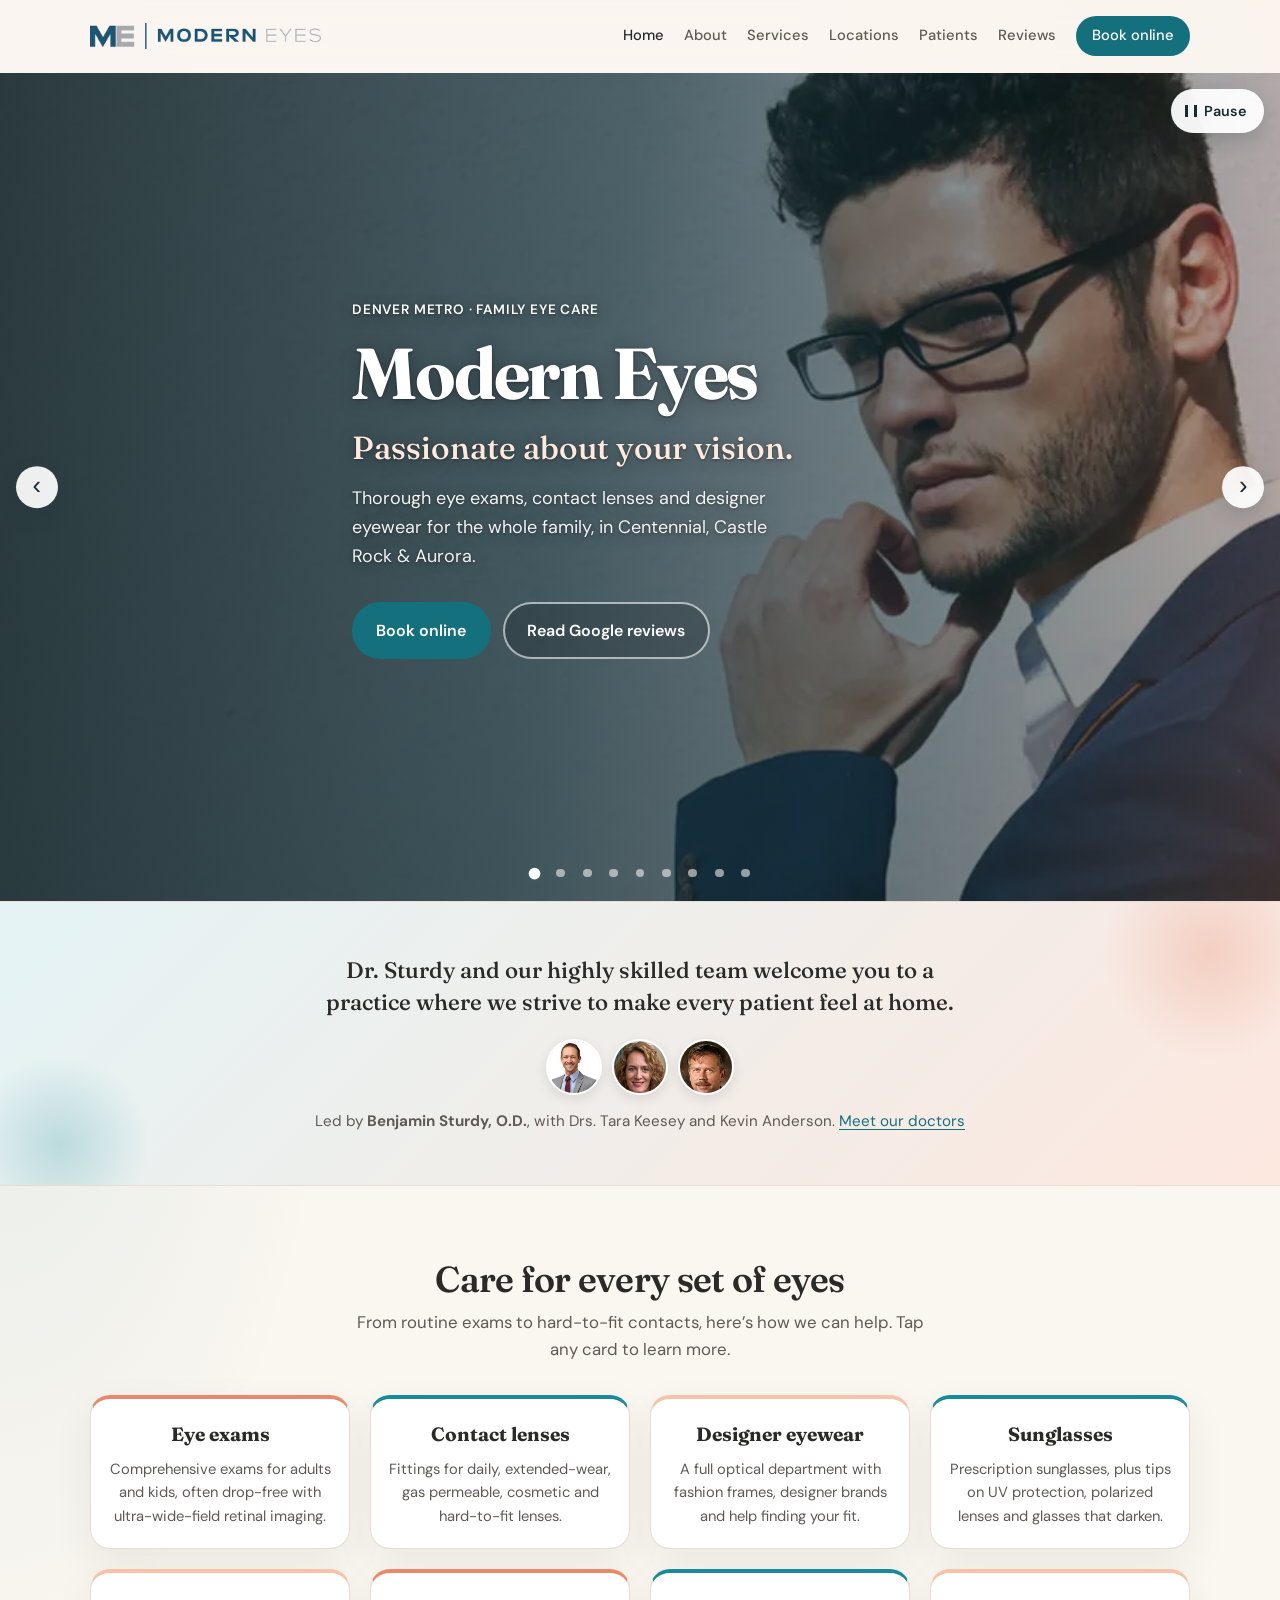
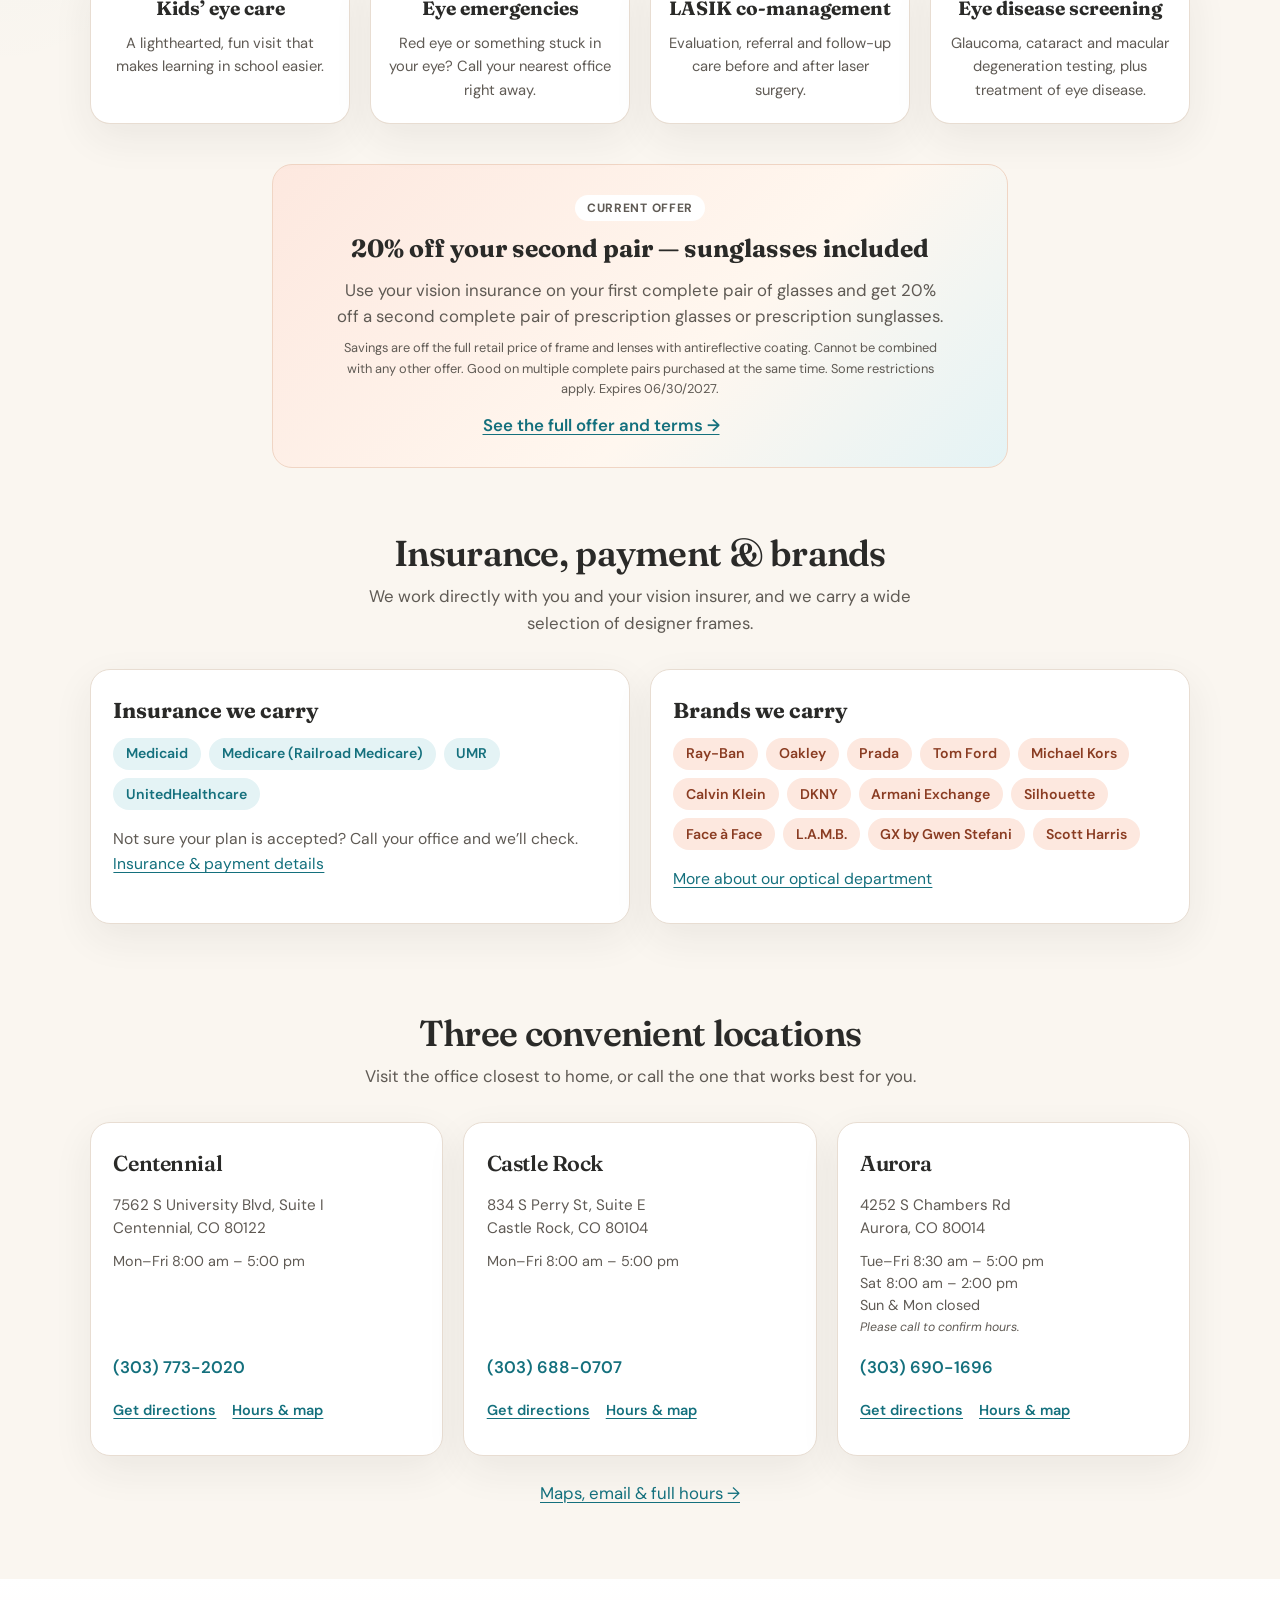
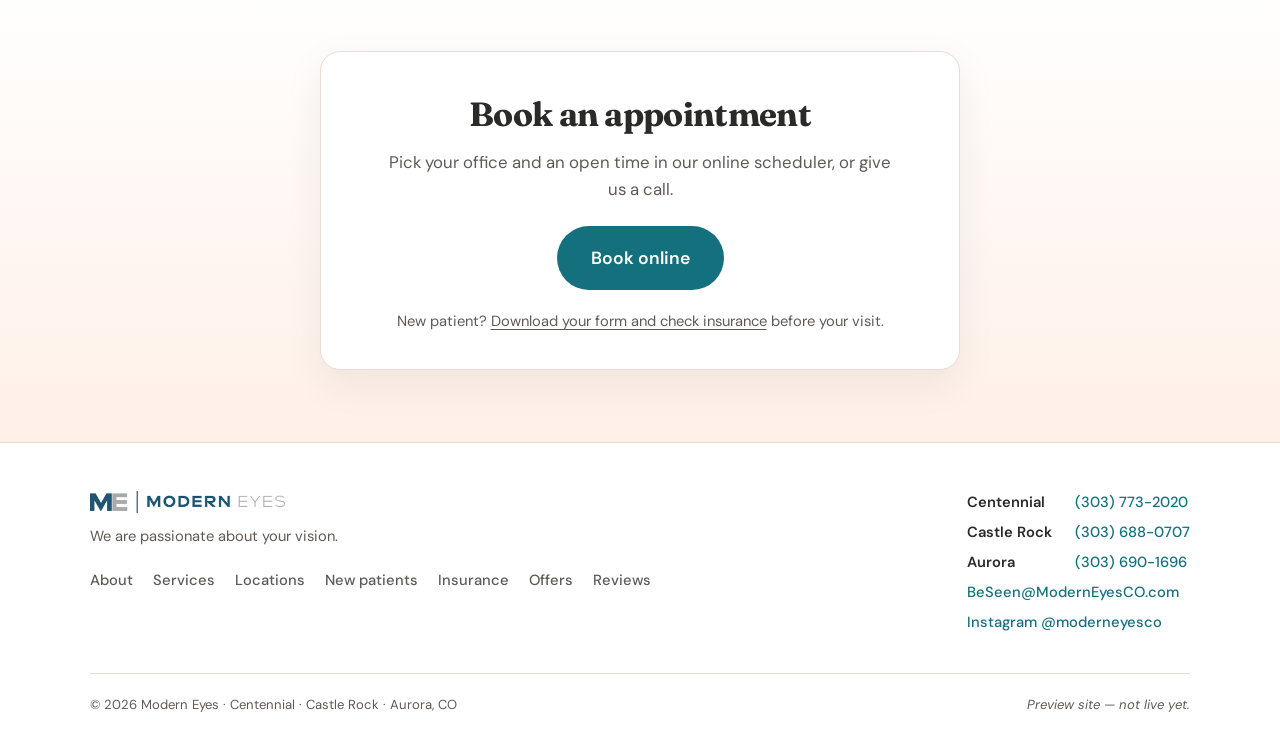
==== commit e509e8cc: "Truth + navigation audit: remove sample reviews (link real Google listings), reword unverified claim" ====
--- a/index.html
+++ b/index.html
@@ -78,7 +78,7 @@
         <div class="hero-actions">
           <a class="btn btn-primary" href="book.html#book-online">Book online</a>
           <a class="btn btn-secondary hero-call" href="#locations">Call an office</a>
-          <a class="btn btn-secondary" href="reviews.html">See patient reviews</a>
+          <a class="btn btn-secondary" href="reviews.html">Read Google reviews</a>
         </div>
       </div>
       <button type="button" class="hero-pause" aria-label="Pause photo slideshow" aria-pressed="false"><span class="hero-pause-icon" aria-hidden="true"></span><span class="hero-pause-text">Pause</span></button>
@@ -128,7 +128,7 @@
           </a>
           <a class="card highlight-card" href="services.html#sunglasses">
             <h3>Sunglasses</h3>
-            <p>UV-protective and polarized prescription sunglasses, plus clip-ons and shades that darken.</p>
+            <p>Prescription sunglasses, plus tips on UV protection, polarized lenses and glasses that darken.</p>
           </a>
           <a class="card highlight-card" href="services.html#kids">
             <h3>Kids’ eye care</h3>
@@ -212,7 +212,7 @@
             <!-- NEEDS BEN'S CONFIRMATION: Aurora hours differ between the old sites. moderneyescolorado.com (shown here) says Tue–Fri 8:30–5:00, Sat 8:00–2:00. moderneyesco.com says Tue–Thu 9:00–5:30, Fri 9:00–5:00, Sat 9:00–2:00. Both say Sun & Mon closed. -->
             <h3>Aurora</h3>
             <p class="address">4252 S Chambers Rd<br />Aurora, CO 80014</p>
-            <p class="hours">Tue–Fri 8:30 am – 5:00 pm<br />Sat 8:00 am – 2:00 pm<br />Sun &amp; Mon closed</p>
+            <p class="hours">Tue–Fri 8:30 am – 5:00 pm<br />Sat 8:00 am – 2:00 pm<br />Sun &amp; Mon closed<br /><span class="hours-note">Please call to confirm hours.</span></p>
             <a class="phone" href="tel:+13036901696">(303) 690-1696</a>
             <p class="loc-links"><a href="https://www.google.com/maps/dir/?api=1&amp;destination=Modern+Eyes+4252+S+Chambers+Rd+Aurora+CO+80014" target="_blank" rel="noopener noreferrer">Get directions</a><a href="locations.html#aurora">Hours &amp; map</a></p>
           </article>
--- a/css/styles.css
+++ b/css/styles.css
@@ -1718,3 +1718,5 @@
 .offer-card h2 { font-family: var(--font-display); font-size: clamp(1.25rem, 2.5vw, 1.55rem); margin: 0 0 0.5rem; }
 [hidden] { display: none !important; }
 #new-patients, #insurance, #offers { scroll-margin-top: calc(var(--header-h) + 8px); }
+
+.hours-note { font-size: 0.85em; color: var(--ink-muted); font-style: italic; }
